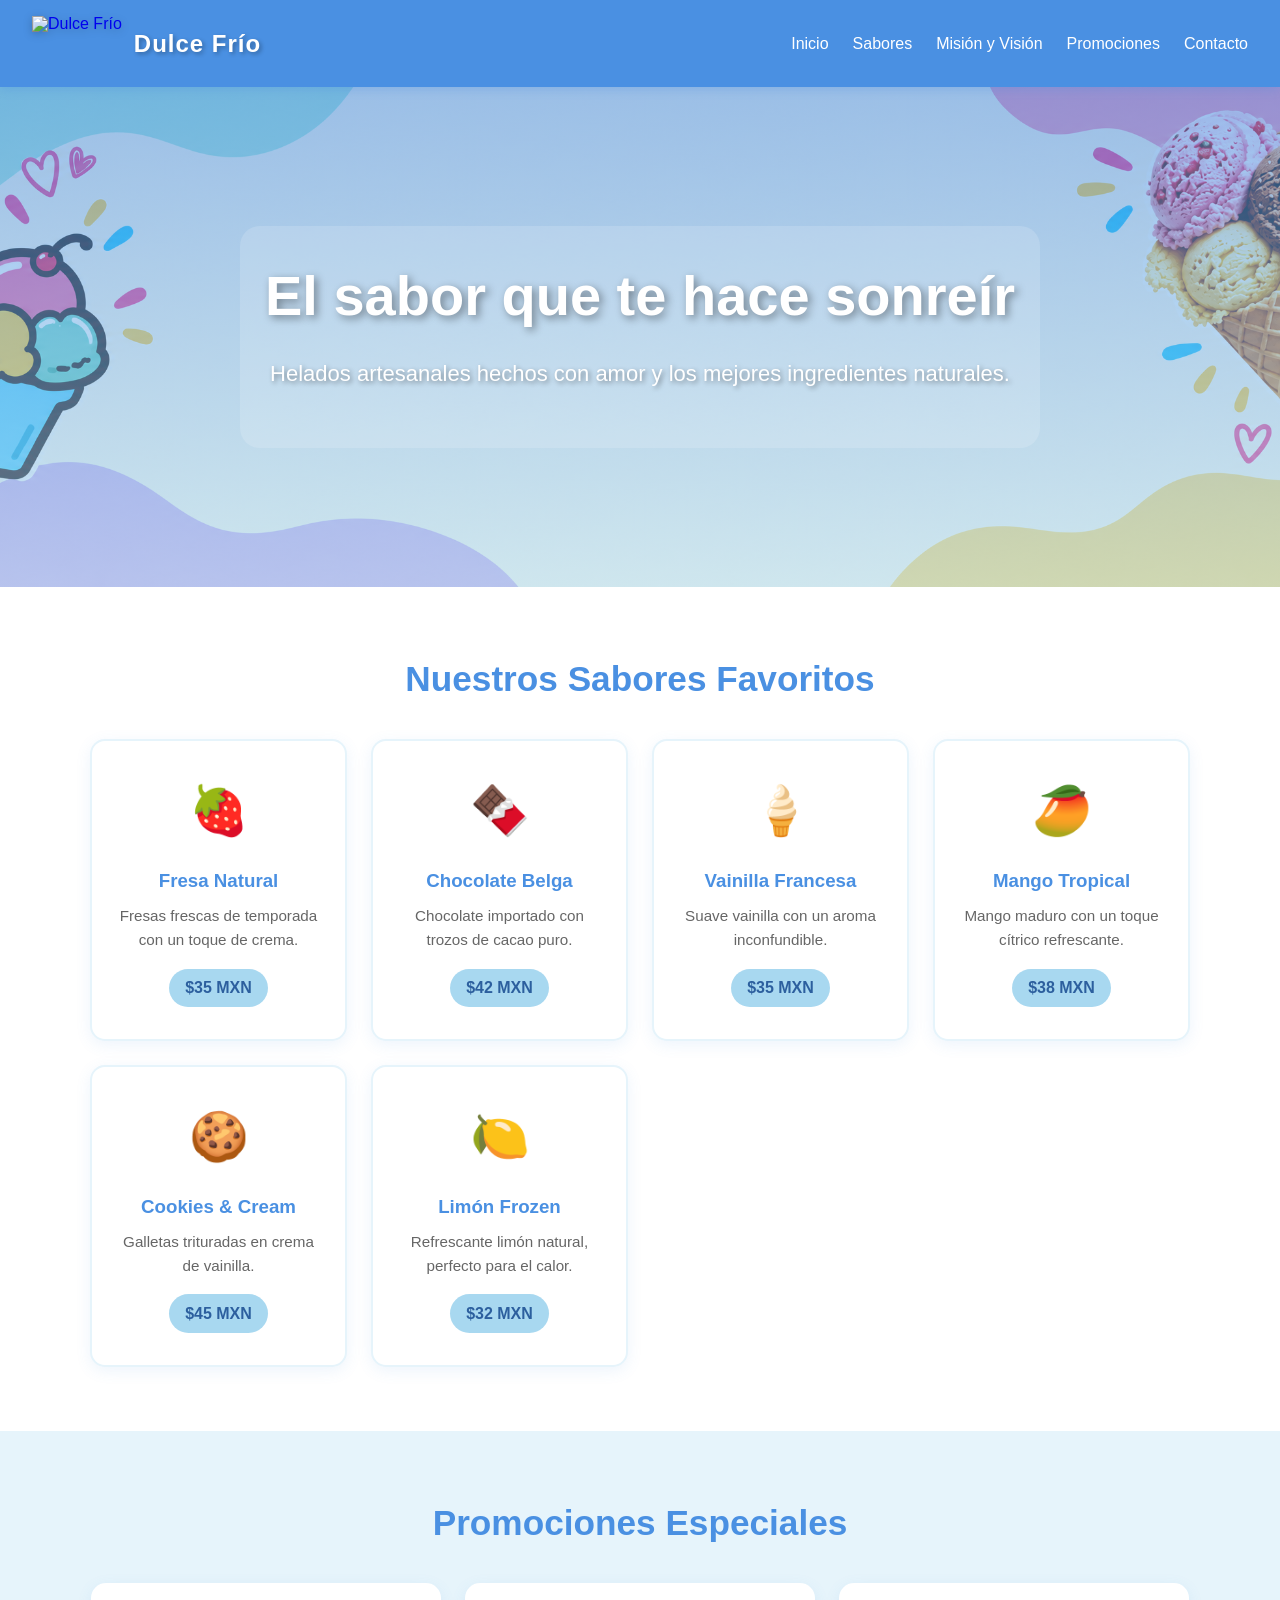
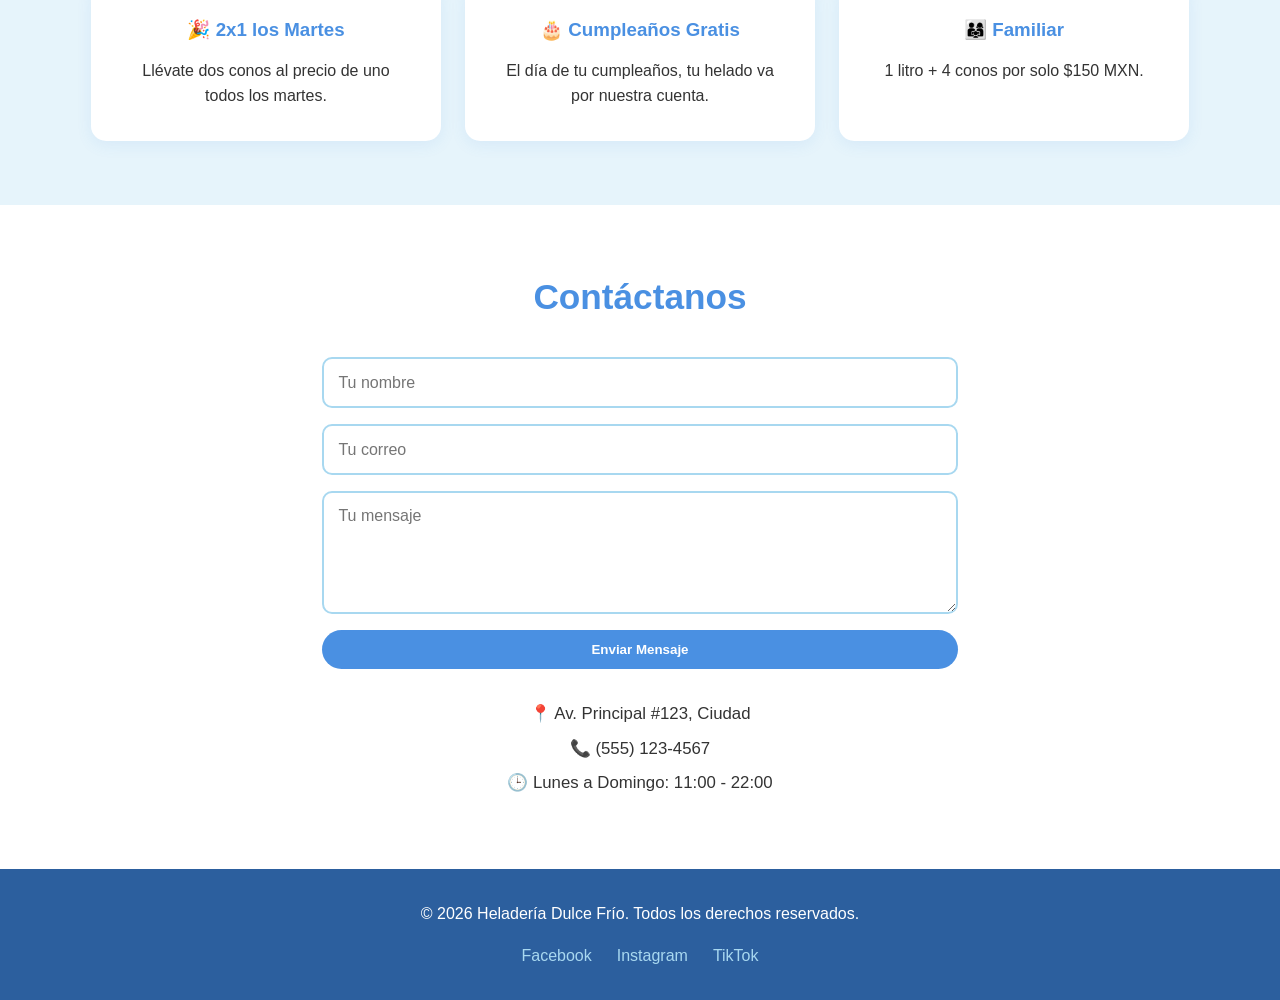
==== index.html @ 5b56b6be "xdxdxdxd" ====
<!DOCTYPE html>
<html lang="es">
<head>
    <meta charset="UTF-8">
    <meta name="viewport" content="width=device-width, initial-scale=1.0">
    <title>Heladería Dulce Frío 🍦</title>
    <link rel="stylesheet" href="style.css">
</head>
<body>

    <!-- ENCABEZADO / NAVEGACIÓN -->
    <header class="header">
    <div class="logo">
        <a href="index.html">
            <img src="img/logo.png" alt="Dulce Frío" class="logo-img">
            <span class="logo-texto">Dulce Frío</span>
        </a>
    </div>
    <nav class="nav" id="nav">
        <a href="index.html">Inicio</a>
        <a href="sabores.html">Sabores</a>
        <a href="mision y vision.html">Misión y Visión</a>
        <a href="promociones.html">Promociones</a>
        <a href="contactanos.html">Contacto</a>
    </nav>
    <button class="menu-btn" id="menuBtn">☰</button>
</header>

    <!-- SECCIÓN HERO -->
    <section class="hero" id="inicio">
        <div class="hero-content">
            <h1>El sabor que te hace sonreír</h1>
            <p>Helados artesanales hechos con amor y los mejores ingredientes naturales.</p>
           
        </div>
    </section>

    

    <!-- SECCIÓN SABORES -->
    <section class="sabores" id="sabores">
        <h2>Nuestros Sabores Favoritos</h2>
        <div class="grid-sabores">
            <div class="card">
                <div class="icon">🍓</div>
                <h3>Fresa Natural</h3>
                <p>Fresas frescas de temporada con un toque de crema.</p>
                <span class="precio">$35 MXN</span>
            </div>
            <div class="card">
                <div class="icon">🍫</div>
                <h3>Chocolate Belga</h3>
                <p>Chocolate importado con trozos de cacao puro.</p>
                <span class="precio">$42 MXN</span>
            </div>
            <div class="card">
                <div class="icon">🍦</div>
                <h3>Vainilla Francesa</h3>
                <p>Suave vainilla con un aroma inconfundible.</p>
                <span class="precio">$35 MXN</span>
            </div>
            <div class="card">
                <div class="icon">🥭</div>
                <h3>Mango Tropical</h3>
                <p>Mango maduro con un toque cítrico refrescante.</p>
                <span class="precio">$38 MXN</span>
            </div>
            <div class="card">
                <div class="icon">🍪</div>
                <h3>Cookies & Cream</h3>
                <p>Galletas trituradas en crema de vainilla.</p>
                <span class="precio">$45 MXN</span>
            </div>
            <div class="card">
                <div class="icon">🍋</div>
                <h3>Limón Frozen</h3>
                <p>Refrescante limón natural, perfecto para el calor.</p>
                <span class="precio">$32 MXN</span>
            </div>
        </div>
    </section>

    <!-- SECCIÓN PROMOCIONES -->
    <section class="promociones" id="promociones">
        <h2>Promociones Especiales</h2>
        <div class="promo-container">
            <div class="promo">
                <h3>🎉 2x1 los Martes</h3>
                <p>Llévate dos conos al precio de uno todos los martes.</p>
            </div>
            <div class="promo">
                <h3>🎂 Cumpleaños Gratis</h3>
                <p>El día de tu cumpleaños, tu helado va por nuestra cuenta.</p>
            </div>
            <div class="promo">
                <h3>👨‍👩‍👧 Familiar</h3>
                <p>1 litro + 4 conos por solo $150 MXN.</p>
            </div>
        </div>
    </section>

    <!-- SECCIÓN CONTACTO -->
    <section class="contacto" id="contacto">
        <h2>Contáctanos</h2>
        <form class="formulario" id="formulario">
            <input type="text" placeholder="Tu nombre" required>
            <input type="email" placeholder="Tu correo" required>
            <textarea placeholder="Tu mensaje" rows="5" required></textarea>
            <button type="submit" class="btn">Enviar Mensaje</button>
        </form>
        <div class="info-contacto">
            <p>📍 Av. Principal #123, Ciudad</p>
            <p>📞 (555) 123-4567</p>
            <p>🕒 Lunes a Domingo: 11:00 - 22:00</p>
        </div>
    </section>

    <!-- PIE DE PÁGINA -->
    <footer class="footer">
        <p>&copy; 2026 Heladería Dulce Frío. Todos los derechos reservados.</p>
        <div class="redes">
            <a href="#">Facebook</a>
            <a href="#">Instagram</a>
            <a href="#">TikTok</a>
        </div>
    </footer>

    <script src="script.js"></script>
</body>
</html>
---- style.css ----
/* =====================================
   RESET Y VARIABLES
   ===================================== */
* {
    margin: 0;
    padding: 0;
    box-sizing: border-box;
}

html {
    scroll-behavior: smooth;
}

:root {
    --azul: #4A90E2;
    --azul-oscuro: #2C5F9E;
    --celeste: #A8D8F0;
    --celeste-claro: #E6F4FB;
    --blanco: #FFFFFF;
    --texto: #333333;
    --texto-suave: #666666;
}

body {
    font-family: 'Segoe UI', Tahoma, sans-serif;
    color: var(--texto);
    background-color: var(--blanco);
    line-height: 1.6;
}

/* =====================================
   HEADER / NAVEGACIÓN
   ===================================== */
.header {
    background-color: var(--azul);
    color: white;
    padding: 1rem 2rem;
    display: flex;
    justify-content: space-between;
    align-items: center;
    position: sticky;
    top: 0;
    z-index: 100;
    box-shadow: 0 2px 10px rgba(74, 144, 226, 0.3);
    transition: padding 0.4s ease, background-color 0.4s ease;
}

.header.scrolled {
    padding: 0.7rem 2rem;
    background-color: var(--azul-oscuro);
}

/* LOGO CON IMAGEN */
/* =====================================
   LOGO CON IMAGEN + TEXTO
   ===================================== */
.logo {
    display: flex;
    align-items: center;
}

.logo a {
    display: flex;
    align-items: center;
    gap: 12px;
    text-decoration: none;
    line-height: 1;
}

.logo-img {
    height: 55px;
    width: auto;
    transition: transform 0.3s ease, filter 0.3s ease;
    filter: drop-shadow(0 2px 4px rgba(0,0,0,0.2));
}

.logo a:hover .logo-img {
    transform: scale(1.08) rotate(-5deg);
    filter: drop-shadow(0 4px 8px rgba(0,0,0,0.3));
}

.logo-texto {
    font-size: 1.5rem;
    font-weight: bold;
    color: white;
    letter-spacing: 1px;
    text-shadow: 2px 2px 4px rgba(0,0,0,0.3);
    transition: color 0.3s ease;
    white-space: nowrap;
}

.logo a:hover .logo-texto {
    color: var(--celeste);
}

/* NAV */
.nav {
    display: flex;
    align-items: center;
    gap: 1.5rem;
}

.nav a {
    color: white;
    text-decoration: none;
    font-weight: 500;
    position: relative;
    transition: color 0.3s;
}

.nav a::after {
    content: '';
    position: absolute;
    bottom: -5px;
    left: 0;
    width: 0;
    height: 2px;
    background-color: var(--celeste);
    transition: width 0.3s ease;
}

.nav a:hover {
    color: var(--celeste);
}

.nav a:hover::after {
    width: 100%;
}

/* MENU BUTTON */
.menu-btn {
    display: none;
    background: none;
    border: none;
    color: white;
    font-size: 1.8rem;
    cursor: pointer;
}

/* =====================================
   HERO CON IMAGEN DE FONDO
   ===================================== */
.hero {
    width: 100%;
    min-height: 500px;
    background-image:
        linear-gradient(
            rgba(74, 144, 226, 0.55),
            rgba(168, 216, 240, 0.55)
        ),
        url('Img/fondoxd.png');
    background-size: cover;
    background-position: center;
    background-repeat: no-repeat;
    color: white;
    text-align: center;
    display: flex;
    align-items: center;
    justify-content: center;
    padding: 40px 20px;
}

.hero-content {
    max-width: 850px;
    padding: 25px;
    background-color: rgba(255, 255, 255, 0.15);
    border-radius: 20px;
    animation: fadeInUp 1.2s ease-out;
}

.hero h1 {
    font-size: clamp(32px, 5vw, 56px);
    color: white;
    text-shadow: 3px 3px 8px rgba(0, 0, 0, 0.4);
    margin-bottom: 15px;
}

.hero p {
    font-size: clamp(17px, 2vw, 22px);
    color: white;
    text-shadow: 2px 2px 5px rgba(0, 0, 0, 0.4);
    margin-bottom: 2rem;
}

@keyframes fadeInUp {
    from {
        opacity: 0;
        transform: translateY(30px);
    }
    to {
        opacity: 1;
        transform: translateY(0);
    }
}

/* =====================================
   SECCIÓN SABORES
   ===================================== */
.sabores {
    padding: 4rem 2rem;
    text-align: center;
    background-color: var(--blanco);
}

.sabores h2,
.promociones h2,
.contacto h2 {
    font-size: 2.2rem;
    color: var(--azul);
    margin-bottom: 2rem;
}

.grid-sabores {
    display: grid;
    grid-template-columns: repeat(auto-fit, minmax(250px, 1fr));
    gap: 1.5rem;
    max-width: 1100px;
    margin: 0 auto;
}

.card {
    background: var(--blanco);
    border-radius: 15px;
    padding: 2rem 1.5rem;
    box-shadow: 0 4px 15px rgba(74, 144, 226, 0.1);
    border: 2px solid var(--celeste-claro);
    transition: transform 0.3s, box-shadow 0.3s;
}

.card:hover {
    transform: translateY(-8px);
    box-shadow: 0 8px 25px rgba(74, 144, 226, 0.25);
    border-color: var(--celeste);
}

.card .icon {
    font-size: 3rem;
    margin-bottom: 1rem;
}

.card h3,
.card h4 {
    color: var(--azul);
    margin-bottom: 0.5rem;
}

.card p {
    font-size: 0.95rem;
    color: var(--texto-suave);
    margin-bottom: 1rem;
}

.precio {
    display: inline-block;
    background-color: var(--celeste);
    color: var(--azul-oscuro);
    padding: 0.4rem 1rem;
    border-radius: 20px;
    font-weight: bold;
}

/* =====================================
   SECCIÓN PROMOCIONES (index)
   ===================================== */
.promociones {
    background-color: var(--celeste-claro);
    padding: 4rem 2rem;
    text-align: center;
}

.promo-container {
    display: flex;
    flex-wrap: wrap;
    justify-content: center;
    gap: 1.5rem;
    max-width: 1100px;
    margin: 0 auto;
}

.promo {
    background: var(--blanco);
    border-radius: 15px;
    padding: 2rem;
    flex: 1 1 280px;
    max-width: 350px;
    box-shadow: 0 4px 15px rgba(74, 144, 226, 0.1);
}

.promo h3 {
    color: var(--azul);
    margin-bottom: 0.8rem;
}

/* =====================================
   SECCIÓN CONTACTO
   ===================================== */
.contacto {
    padding: 4rem 2rem;
    text-align: center;
    max-width: 700px;
    margin: 0 auto;
    background-color: var(--blanco);
}

.formulario {
    display: flex;
    flex-direction: column;
    gap: 1rem;
    margin-bottom: 2rem;
}

.formulario input,
.formulario textarea {
    padding: 0.9rem;
    border: 2px solid var(--celeste);
    border-radius: 10px;
    font-size: 1rem;
    font-family: inherit;
    outline: none;
    transition: border-color 0.3s;
    background-color: var(--blanco);
}

.formulario input:focus,
.formulario textarea:focus {
    border-color: var(--azul);
}

.info-contacto p {
    margin: 0.5rem 0;
    font-size: 1.05rem;
}

/* =====================================
   FOOTER
   ===================================== */
.footer {
    background-color: var(--azul-oscuro);
    color: white;
    text-align: center;
    padding: 2rem;
}

.redes {
    margin-top: 1rem;
    display: flex;
    justify-content: center;
    gap: 25px;
    flex-wrap: wrap;
}

.redes a {
    color: var(--celeste);
    text-decoration: none;
    font-weight: 500;
    transition: color 0.3s;
}

.redes a:hover {
    color: white;
    text-decoration: underline;
}

/* =====================================
   HERO SABORES / MISIÓN / PROMOCIONES
   ===================================== */
.hero-sabores,
.hero-mision,
.hero-promociones {
    background-image:
        linear-gradient(
            rgba(74, 144, 226, 0.65),
            rgba(168, 216, 240, 0.65)
        ),
        url('Img/fondoxd.png');
    background-size: cover;
    background-position: center;
    padding: 6rem 2rem;
    text-align: center;
    color: white;
}

/* =====================================
   SECCIÓN SABORES COMPLETOS
   ===================================== */
.sabores-completos {
    padding: 4rem 2rem;
    max-width: 1200px;
    margin: 0 auto;
    background-color: var(--blanco);
}

.sabores-completos h2 {
    text-align: center;
    font-size: 2.5rem;
    color: var(--azul);
    margin-bottom: 3rem;
}

.categoria {
    margin-bottom: 3rem;
}

.categoria h3 {
    font-size: 1.8rem;
    color: var(--azul-oscuro);
    margin-bottom: 1.5rem;
    padding-bottom: 0.5rem;
    border-bottom: 3px solid var(--celeste);
}

.categoria .card h4 {
    color: var(--azul);
    margin-bottom: 0.5rem;
    font-size: 1.2rem;
}

/* =====================================
   MISIÓN Y VISIÓN
   ===================================== */
.mision-vision {
    padding: 4rem 2rem;
    max-width: 1000px;
    margin: 0 auto;
    display: grid;
    gap: 2rem;
}

.bloque {
    background: var(--blanco);
    border-radius: 20px;
    padding: 3rem 2rem;
    box-shadow: 0 6px 25px rgba(74, 144, 226, 0.15);
    border-left: 6px solid var(--azul);
    transition: transform 0.3s ease, box-shadow 0.3s ease;
}

.bloque:hover {
    transform: translateY(-5px);
    box-shadow: 0 10px 35px rgba(74, 144, 226, 0.25);
}

.bloque-icon {
    font-size: 3.5rem;
    margin-bottom: 1rem;
}

.bloque h2 {
    font-size: 2rem;
    color: var(--azul);
    margin-bottom: 1.5rem;
}

.bloque p {
    font-size: 1.05rem;
    line-height: 1.8;
    margin-bottom: 1rem;
    color: var(--texto);
}

/* =====================================
   VALORES
   ===================================== */
.valores {
    padding: 4rem 2rem;
    background-color: var(--celeste-claro);
    text-align: center;
}

.valores h2 {
    font-size: 2.5rem;
    color: var(--azul);
    margin-bottom: 3rem;
}

.grid-valores {
    display: grid;
    grid-template-columns: repeat(auto-fit, minmax(220px, 1fr));
    gap: 1.5rem;
    max-width: 1100px;
    margin: 0 auto;
}

.valor-card {
    background: var(--blanco);
    border-radius: 15px;
    padding: 2rem 1.5rem;
    box-shadow: 0 4px 15px rgba(74, 144, 226, 0.1);
    transition: transform 0.3s ease;
    border: 2px solid transparent;
}

.valor-card:hover {
    transform: translateY(-8px) scale(1.03);
    border-color: var(--celeste);
}

.valor-icon {
    font-size: 3rem;
    margin-bottom: 1rem;
}

.valor-card h3 {
    color: var(--azul-oscuro);
    margin-bottom: 0.8rem;
    font-size: 1.3rem;
}

.valor-card p {
    font-size: 0.95rem;
    color: var(--texto-suave);
}

/* =====================================
   HISTORIA
   ===================================== */
.historia {
    padding: 4rem 2rem;
    max-width: 900px;
    margin: 0 auto;
    text-align: center;
    background-color: var(--blanco);
}

.historia h2 {
    font-size: 2.5rem;
    color: var(--azul);
    margin-bottom: 2rem;
}

.historia p {
    font-size: 1.1rem;
    line-height: 1.8;
    margin-bottom: 1.5rem;
    color: var(--texto);
}

/* =====================================
   SECCIÓN CTA
   ===================================== */
.cta {
    background: var(--azul);
    color: white;
    text-align: center;
    padding: 4rem 2rem;
    margin-top: 2rem;
}

.cta h2 {
    font-size: 2.2rem;
    margin-bottom: 1rem;
    text-shadow: 2px 2px 5px rgba(0,0,0,0.2);
}

.cta p {
    font-size: 1.2rem;
    margin-bottom: 2rem;
    text-shadow: 1px 1px 3px rgba(0,0,0,0.2);
}

.cta .btn {
    background-color: var(--blanco);
    color: var(--azul);
    font-weight: bold;
}

.cta .btn:hover {
    background-color: var(--celeste);
    color: var(--azul-oscuro);
}

/* BOTÓN GENERAL */
.btn {
    display: inline-block;
    text-decoration: none;
    background-color: var(--azul);
    color: white;
    padding: 12px 28px;
    border-radius: 30px;
    font-weight: bold;
    border: none;
    cursor: pointer;
    transition: background-color 0.3s ease, transform 0.3s ease;
}

.btn:hover {
    background-color: var(--azul-oscuro);
    transform: scale(1.05);
}

/* =====================================
   PÁGINA DE PROMOCIONES
   ===================================== */
.promos-mes {
    padding: 4rem 2rem;
    max-width: 1200px;
    margin: 0 auto;
    background-color: var(--blanco);
}

.promos-mes h2,
.promos-especiales h2,
.como-aplicar h2,
.terminos h2 {
    text-align: center;
    font-size: 2.5rem;
    color: var(--azul);
    margin-bottom: 3rem;
}

.grid-promos {
    display: grid;
    grid-template-columns: repeat(auto-fit, minmax(280px, 1fr));
    gap: 2rem;
}

.promo-card {
    background: var(--blanco);
    border-radius: 20px;
    padding: 2.5rem 2rem;
    text-align: center;
    box-shadow: 0 6px 20px rgba(74, 144, 226, 0.1);
    position: relative;
    transition: transform 0.3s ease, box-shadow 0.3s ease;
    border: 2px solid var(--celeste-claro);
}

.promo-card:hover {
    transform: translateY(-10px);
    box-shadow: 0 12px 35px rgba(74, 144, 226, 0.25);
    border-color: var(--celeste);
}

.promo-card.destacada {
    border: 3px solid var(--azul);
    background: linear-gradient(135deg, #fff, var(--celeste-claro));
}

.promo-badge {
    position: absolute;
    top: -15px;
    left: 50%;
    transform: translateX(-50%);
    background: var(--azul);
    color: white;
    padding: 0.4rem 1.2rem;
    border-radius: 20px;
    font-size: 0.85rem;
    font-weight: bold;
    box-shadow: 0 4px 10px rgba(74, 144, 226, 0.4);
    animation: pulse 2s ease infinite;
}

@keyframes pulse {
    0%, 100% {
        transform: translateX(-50%) scale(1);
    }
    50% {
        transform: translateX(-50%) scale(1.05);
    }
}

.promo-icon {
    font-size: 3.5rem;
    margin-bottom: 1rem;
}

.promo-card h3 {
    color: var(--azul-oscuro);
    font-size: 1.4rem;
    margin-bottom: 0.8rem;
}

.promo-card.destacada h3 {
    color: var(--azul);
}

.promo-card p {
    font-size: 1rem;
    color: var(--texto-suave);
    margin-bottom: 1.5rem;
    line-height: 1.6;
}

.promo-precio {
    display: flex;
    justify-content: center;
    align-items: center;
    gap: 1rem;
    margin-bottom: 1rem;
}

.precio-antes {
    text-decoration: line-through;
    color: #999;
    font-size: 1rem;
}

.precio-ahora {
    background: var(--azul);
    color: white;
    padding: 0.5rem 1.2rem;
    border-radius: 25px;
    font-weight: bold;
    font-size: 1.1rem;
}

.promo-vigencia {
    display: inline-block;
    background: var(--celeste);
    color: var(--azul-oscuro);
    padding: 0.4rem 1rem;
    border-radius: 15px;
    font-size: 0.85rem;
    font-weight: 500;
}

/* PROMOS ESPECIALES */
.promos-especiales {
    padding: 4rem 2rem;
    background: var(--celeste-claro);
    max-width: 100%;
}

.promos-especiales .grid-promos {
    max-width: 1200px;
    margin: 0 auto;
}

.promo-card.especial {
    background: var(--blanco);
    border: 2px dashed var(--azul);
}

.promo-card.especial:hover {
    border-style: solid;
    border-color: var(--azul-oscuro);
}

/* CÓMO APLICAR */
.como-aplicar {
    padding: 4rem 2rem;
    max-width: 1200px;
    margin: 0 auto;
    background-color: var(--blanco);
}

.pasos {
    display: grid;
    grid-template-columns: repeat(auto-fit, minmax(220px, 1fr));
    gap: 2rem;
}

.paso {
    text-align: center;
    padding: 2rem 1.5rem;
    background: var(--celeste-claro);
    border-radius: 15px;
    box-shadow: 0 4px 15px rgba(74, 144, 226, 0.1);
    transition: transform 0.3s ease;
}

.paso:hover {
    transform: translateY(-8px);
    box-shadow: 0 8px 20px rgba(74, 144, 226, 0.2);
}

.paso-numero {
    width: 60px;
    height: 60px;
    background: linear-gradient(135deg, var(--azul), var(--celeste));
    color: white;
    border-radius: 50%;
    display: flex;
    align-items: center;
    justify-content: center;
    font-size: 1.8rem;
    font-weight: bold;
    margin: 0 auto 1rem;
    box-shadow: 0 4px 15px rgba(74, 144, 226, 0.3);
}

.paso h3 {
    color: var(--azul);
    margin-bottom: 0.8rem;
    font-size: 1.2rem;
}

.paso p {
    font-size: 0.95rem;
    color: var(--texto-suave);
    line-height: 1.6;
}

/* TÉRMINOS */
.terminos {
    padding: 4rem 2rem;
    background: var(--celeste-claro);
    max-width: 100%;
}

.terminos h2 {
    max-width: 900px;
    margin-left: auto;
    margin-right: auto;
}

.terminos ul {
    max-width: 900px;
    margin: 0 auto;
    list-style: none;
    padding: 0;
}

.terminos li {
    background: var(--blanco);
    padding: 1rem 1.5rem;
    margin-bottom: 0.8rem;
    border-radius: 10px;
    border-left: 4px solid var(--azul);
    font-size: 1rem;
    color: var(--texto);
    transition: transform 0.3s ease;
}

.terminos li:hover {
    transform: translateX(5px);
}

.terminos li::before {
    content: '✓ ';
    color: var(--azul);
    font-weight: bold;
    margin-right: 0.5rem;
}

/* =====================================
   PÁGINA DE CONTACTO
   ===================================== */
.contact-container {
    min-height: 100vh;
    display: flex;
    justify-content: center;
    align-items: center;
    background: var(--celeste-claro);
    padding: 20px;
}

.contact-card {
    background: var(--blanco);
    width: 100%;
    max-width: 600px;
    padding: 40px;
    border-radius: 15px;
    box-shadow: 0 5px 20px rgba(74, 144, 226, 0.15);
    text-align: center;
}

.contact-card h1 {
    margin-bottom: 15px;
    font-size: 32px;
    color: var(--azul);
}

.descripcion {
    color: var(--texto-suave);
    line-height: 1.6;
    margin-bottom: 30px;
}

.contact-info {
    display: flex;
    flex-direction: column;
    gap: 20px;
    margin-bottom: 30px;
}

.contact-item {
    display: flex;
    align-items: center;
    text-align: left;
    padding: 18px;
    background: var(--celeste-claro);
    border-radius: 10px;
    transition: 0.3s;
}

.contact-item:hover {
    transform: translateY(-3px);
    box-shadow: 0 4px 12px rgba(74, 144, 226, 0.15);
}

.contact-item .icon {
    font-size: 30px;
    margin-right: 18px;
}

.contact-item h3 {
    margin: 0 0 5px;
    color: var(--azul-oscuro);
}

.contact-item a {
    color: var(--azul);
    text-decoration: none;
}

.contact-item a:hover {
    text-decoration: underline;
}

.btn-regresar {
    display: inline-block;
    padding: 12px 25px;
    background: var(--azul);
    color: white;
    text-decoration: none;
    border-radius: 8px;
    transition: 0.3s;
}

.btn-regresar:hover {
    background: var(--azul-oscuro);
}

/* =====================================
   RESPONSIVE
   ===================================== */
@media (max-width: 900px) {
    .grid-sabores {
        grid-template-columns: repeat(2, 1fr);
    }

    .nav {
        gap: 1rem;
    }

    .nav a {
        font-size: 0.9rem;
    }
}

@media (max-width: 768px) {
    .hero-content h1 {
        font-size: 2rem;
    }

    .hero-content p {
        font-size: 1rem;
    }

    .nav {
        display: none;
        flex-direction: column;
        position: absolute;
        top: 100%;
        right: 0;
        background-color: var(--azul);
        width: 100%;
        padding: 1rem;
        gap: 0;
        animation: fadeIn 0.4s ease;
    }

    .nav.active {
        display: flex;
    }

    .nav a {
        margin: 0.5rem 0;
        padding: 0.8rem;
        width: 100%;
        text-align: center;
    }

    .menu-btn {
        display: block;
    }

    .sabores-completos h2,
    .valores h2,
    .historia h2,
    .cta h2,
    .promos-mes h2,
    .promos-especiales h2,
    .como-aplicar h2,
    .terminos h2 {
        font-size: 1.8rem;
    }

    .categoria h3 {
        font-size: 1.4rem;
    }

    .bloque h2 {
        font-size: 1.6rem;
    }

    .bloque {
        padding: 2rem 1.5rem;
    }

    .bloque p {
        font-size: 1rem;
    }

    .hero-sabores,
    .hero-mision,
    .hero-promociones {
        padding: 4rem 1.5rem;
    }

    .promo-card {
        padding: 2rem 1.5rem;
    }

    .promo-icon {
        font-size: 2.8rem;
    }

    .promo-card h3 {
        font-size: 1.2rem;
    }

    .paso-numero {
        width: 50px;
        height: 50px;
        font-size: 1.5rem;
    }
}

@media (max-width: 600px) {
    .header {
        padding: 12px 20px;
    }

    .logo-img {
        height: 45px;
    }

    .grid-sabores {
        grid-template-columns: 1fr;
        gap: 20px;
    }

    .categoria h3 {
        font-size: 1.4rem;
    }

    .cta {
        padding: 45px 20px;
    }

    .cta p {
        font-size: 16px;
    }

    .redes {
        gap: 15px;
    }
}

@keyframes fadeIn {
    from {
        opacity: 0;
        transform: translateY(-10px);
    }
    to {
        opacity: 1;
        transform: translateY(0);
    }
}
/* =====================================
   SECCIÓN DE CARTAS CON 3 IMÁGENES
   ===================================== */
.cartas {
    padding: 4rem 2rem;
    max-width: 1200px;
    margin: 0 auto;
    background-color: var(--blanco);
}

.cartas h2 {
    text-align: center;
    font-size: 2.5rem;
    color: var(--azul);
    margin-bottom: 3rem;
}

.grid-cartas {
    display: grid;
    grid-template-columns: repeat(auto-fit, minmax(280px, 1fr));
    gap: 2rem;
}

/* TARJETA TIPO CARTA */
.carta {
    background: var(--blanco);
    border-radius: 20px;
    overflow: hidden;
    box-shadow: 0 6px 20px rgba(74, 144, 226, 0.15);
    border: 2px solid var(--celeste-claro);
    transition: transform 0.4s ease, box-shadow 0.4s ease;
    display: flex;
    flex-direction: column;
}

.carta:hover {
    transform: translateY(-10px);
    box-shadow: 0 15px 40px rgba(74, 144, 226, 0.3);
    border-color: var(--celeste);
}

/* IMAGEN DE LA CARTA */
.carta-imagen {
    width: 100%;
    height: 220px;
    overflow: hidden;
    position: relative;
}

.carta-imagen img {
    width: 100%;
    height: 100%;
    object-fit: cover;
    transition: transform 0.5s ease;
}

.carta:hover .carta-imagen img {
    transform: scale(1.1);
}

/* CONTENIDO DE LA CARTA */
.carta-contenido {
    padding: 1.8rem 1.5rem;
    text-align: center;
    display: flex;
    flex-direction: column;
    flex-grow: 1;
}

.carta-contenido h3 {
    font-size: 1.5rem;
    color: var(--azul);
    margin-bottom: 0.8rem;
}

.carta-contenido p {
    font-size: 1rem;
    color: var(--texto-suave);
    line-height: 1.6;
    margin-bottom: 1.5rem;
    flex-grow: 1;
}

/* BOTÓN DE LA CARTA */
.carta-btn {
    display: inline-block;
    padding: 0.7rem 1.8rem;
    background-color: var(--azul);
    color: white;
    text-decoration: none;
    border-radius: 25px;
    font-weight: bold;
    font-size: 0.95rem;
    transition: background-color 0.3s ease, transform 0.3s ease;
    align-self: center;
}

.carta-btn:hover {
    background-color: var(--azul-oscuro);
    transform: scale(1.05);
}

/* RESPONSIVE */
@media (max-width: 768px) {
    .cartas h2 {
        font-size: 1.8rem;
    }

    .carta-imagen {
        height: 180px;
    }

    .carta-contenido {
        padding: 1.5rem 1rem;
    }

    .carta-contenido h3 {
        font-size: 1.3rem;
    }
}
/* SCROLL SUAVE PARA LOS ENLACES DE LAS CARTAS */
html {
    scroll-behavior: smooth;
}

/* COMPENSAR EL HEADER STICKY AL HACER SCROLL */
.categoria {
    scroll-margin-top: 100px;
}
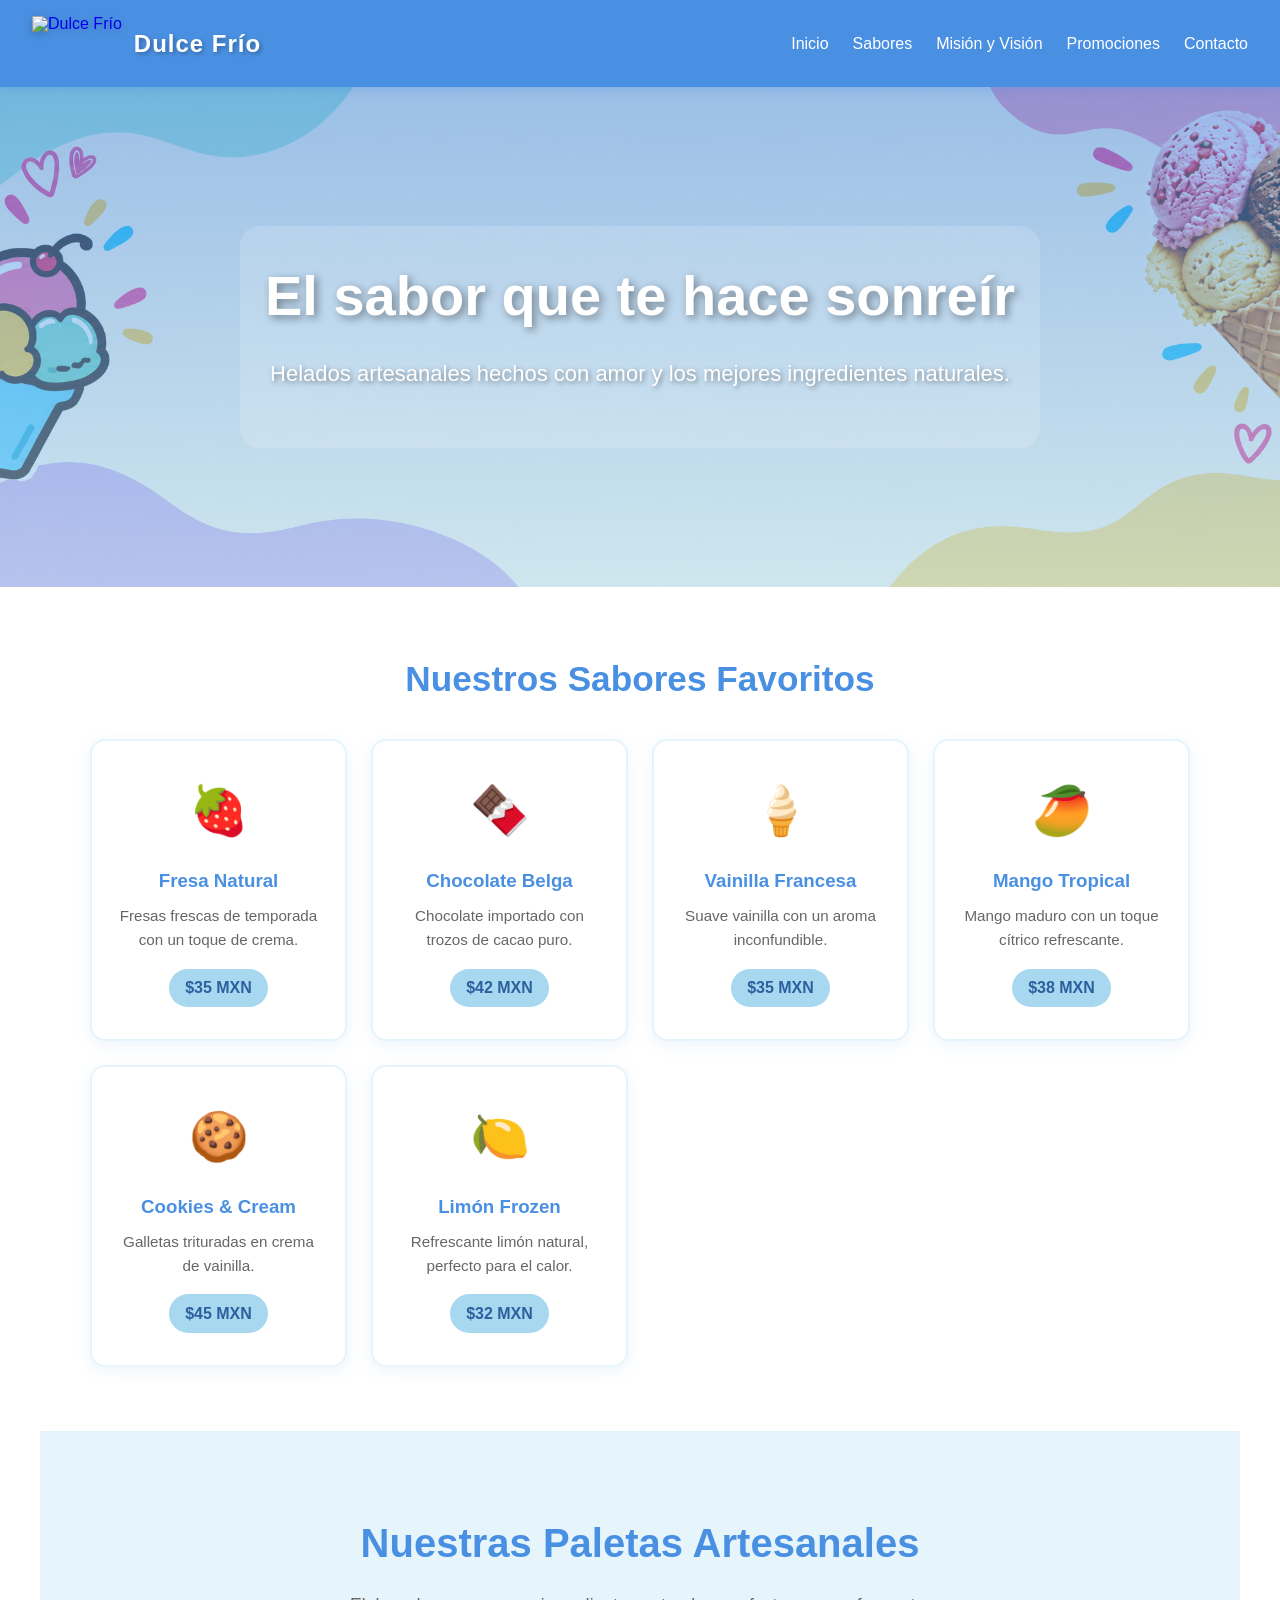
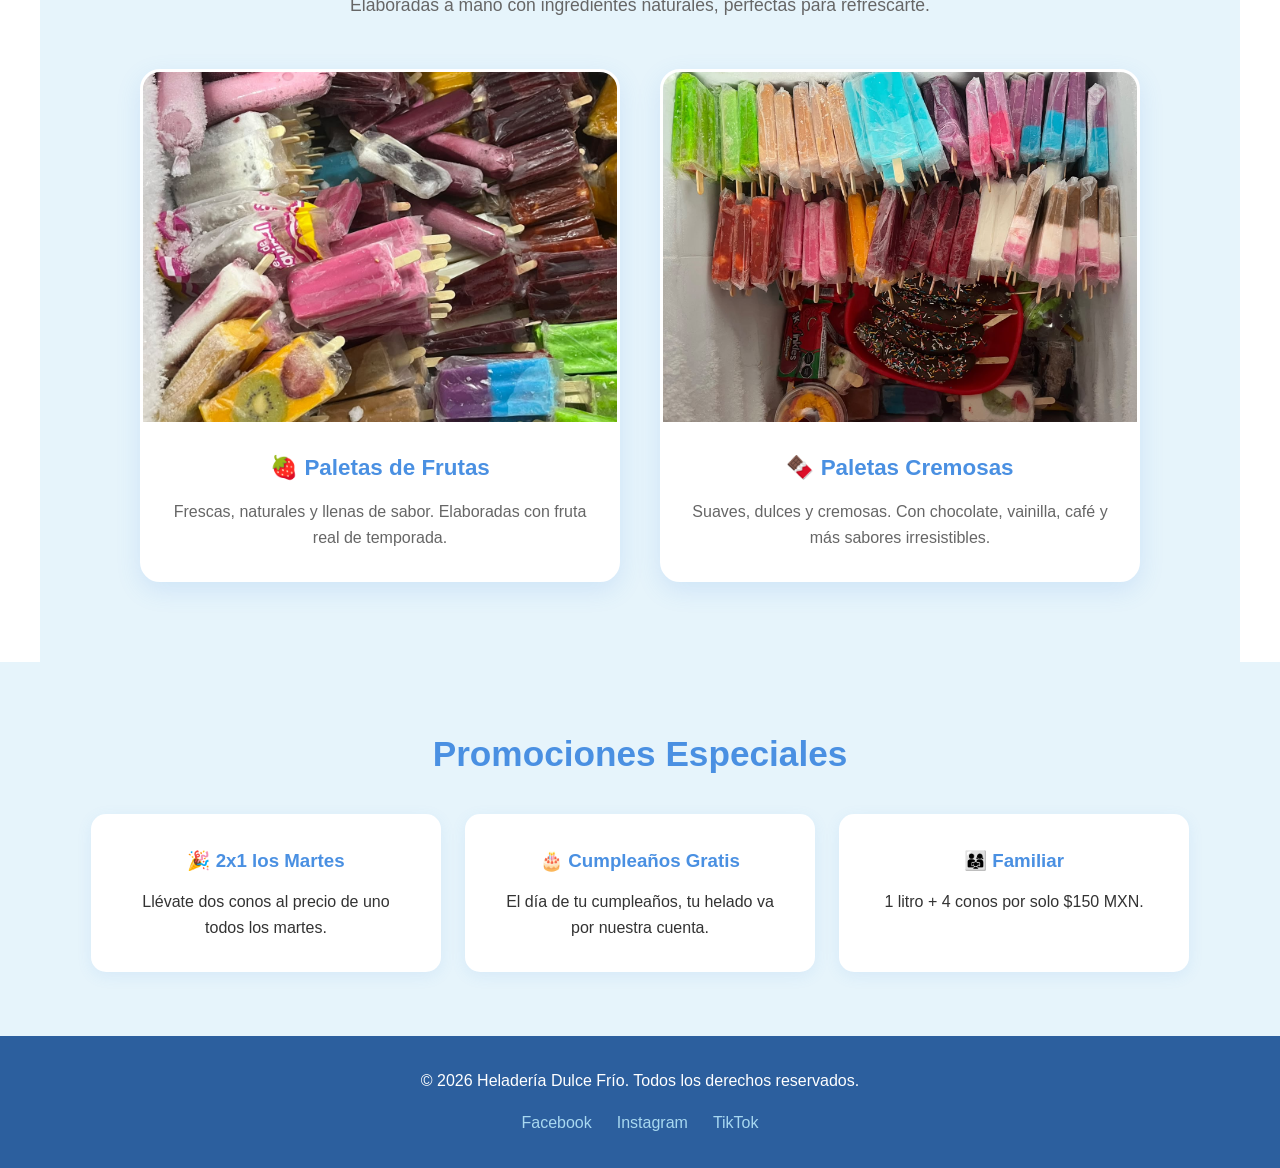
==== commit 68aa28a6: "xdxdx" ====
--- a/index.html
+++ b/index.html
@@ -10,32 +10,30 @@
 
     <!-- ENCABEZADO / NAVEGACIÓN -->
     <header class="header">
-    <div class="logo">
-        <a href="index.html">
-            <img src="img/logo.png" alt="Dulce Frío" class="logo-img">
-            <span class="logo-texto">Dulce Frío</span>
-        </a>
-    </div>
-    <nav class="nav" id="nav">
-        <a href="index.html">Inicio</a>
-        <a href="sabores.html">Sabores</a>
-        <a href="mision y vision.html">Misión y Visión</a>
-        <a href="promociones.html">Promociones</a>
-        <a href="contactanos.html">Contacto</a>
-    </nav>
-    <button class="menu-btn" id="menuBtn">☰</button>
-</header>
+        <div class="logo">
+            <a href="index.html">
+                <img src="img/logo.png" alt="Dulce Frío" class="logo-img">
+                <span class="logo-texto">Dulce Frío</span>
+            </a>
+        </div>
+        <nav class="nav" id="nav">
+            <a href="index.html">Inicio</a>
+            <a href="sabores.html">Sabores</a>
+            <a href="mision y vision.html">Misión y Visión</a>
+            <a href="promociones.html">Promociones</a>
+            <a href="contactanos.html">Contacto</a>
+        </nav>
+        <button class="menu-btn" id="menuBtn">☰</button>
+    </header>
 
     <!-- SECCIÓN HERO -->
     <section class="hero" id="inicio">
         <div class="hero-content">
             <h1>El sabor que te hace sonreír</h1>
             <p>Helados artesanales hechos con amor y los mejores ingredientes naturales.</p>
-           
         </div>
     </section>
 
-    
 
     <!-- SECCIÓN SABORES -->
     <section class="sabores" id="sabores">
@@ -80,6 +78,39 @@
         </div>
     </section>
 
+
+    <!-- SECCIÓN DE PALETAS CON 2 IMÁGENES -->
+    <section class="paletas">
+        <h2>Nuestras Paletas Artesanales</h2>
+        <p class="paletas-descripcion">
+            Elaboradas a mano con ingredientes naturales, perfectas para refrescarte.
+        </p>
+        <div class="grid-paletas">
+
+            <div class="paleta-card">
+                <div class="paleta-imagen">
+                    <img src="Img/img1.jpeg" alt="Paleta de Frutas">
+                </div>
+                <div class="paleta-info">
+                    <h3>🍓 Paletas de Frutas</h3>
+                    <p>Frescas, naturales y llenas de sabor. Elaboradas con fruta real de temporada.</p>
+                </div>
+            </div>
+
+            <div class="paleta-card">
+                <div class="paleta-imagen">
+                    <img src="Img/img5.jpeg" alt="Paleta Cremosa">
+                </div>
+                <div class="paleta-info">
+                    <h3>🍫 Paletas Cremosas</h3>
+                    <p>Suaves, dulces y cremosas. Con chocolate, vainilla, café y más sabores irresistibles.</p>
+                </div>
+            </div>
+
+        </div>
+    </section>
+
+
     <!-- SECCIÓN PROMOCIONES -->
     <section class="promociones" id="promociones">
         <h2>Promociones Especiales</h2>
@@ -99,21 +130,6 @@
         </div>
     </section>
 
-    <!-- SECCIÓN CONTACTO -->
-    <section class="contacto" id="contacto">
-        <h2>Contáctanos</h2>
-        <form class="formulario" id="formulario">
-            <input type="text" placeholder="Tu nombre" required>
-            <input type="email" placeholder="Tu correo" required>
-            <textarea placeholder="Tu mensaje" rows="5" required></textarea>
-            <button type="submit" class="btn">Enviar Mensaje</button>
-        </form>
-        <div class="info-contacto">
-            <p>📍 Av. Principal #123, Ciudad</p>
-            <p>📞 (555) 123-4567</p>
-            <p>🕒 Lunes a Domingo: 11:00 - 22:00</p>
-        </div>
-    </section>
 
     <!-- PIE DE PÁGINA -->
     <footer class="footer">
--- a/style.css
+++ b/style.css
@@ -1198,4 +1198,117 @@
 /* COMPENSAR EL HEADER STICKY AL HACER SCROLL */
 .categoria {
     scroll-margin-top: 100px;
+}
+/* =====================================
+   SECCIÓN DE PALETAS CON 2 IMÁGENES
+   ===================================== */
+.paletas {
+    padding: 5rem 2rem;
+    max-width: 1200px;
+    margin: 0 auto;
+    background-color: var(--celeste-claro);
+    text-align: center;
+}
+
+.paletas h2 {
+    font-size: 2.5rem;
+    color: var(--azul);
+    margin-bottom: 1rem;
+}
+
+.paletas-descripcion {
+    font-size: 1.1rem;
+    color: var(--texto-suave);
+    margin-bottom: 3rem;
+    max-width: 700px;
+    margin-left: auto;
+    margin-right: auto;
+    line-height: 1.7;
+}
+
+.grid-paletas {
+    display: grid;
+    grid-template-columns: repeat(2, 1fr);
+    gap: 2.5rem;
+    max-width: 1000px;
+    margin: 0 auto;
+}
+
+.paleta-card {
+    background: var(--blanco);
+    border-radius: 20px;
+    overflow: hidden;
+    box-shadow: 0 8px 25px rgba(74, 144, 226, 0.15);
+    border: 3px solid var(--blanco);
+    transition: transform 0.4s ease, box-shadow 0.4s ease, border-color 0.4s ease;
+}
+
+.paleta-card:hover {
+    transform: translateY(-10px) scale(1.02);
+    box-shadow: 0 15px 40px rgba(74, 144, 226, 0.3);
+    border-color: var(--celeste);
+}
+
+.paleta-imagen {
+    width: 100%;
+    height: 350px;
+    overflow: hidden;
+    position: relative;
+}
+
+.paleta-imagen img {
+    width: 100%;
+    height: 100%;
+    object-fit: cover;
+    transition: transform 0.6s ease;
+}
+
+.paleta-card:hover .paleta-imagen img {
+    transform: scale(1.08);
+}
+
+.paleta-info {
+    padding: 1.8rem 1.5rem;
+    text-align: center;
+}
+
+.paleta-info h3 {
+    font-size: 1.4rem;
+    color: var(--azul);
+    margin-bottom: 0.8rem;
+}
+
+.paleta-info p {
+    font-size: 1rem;
+    color: var(--texto-suave);
+    line-height: 1.6;
+}
+
+/* RESPONSIVE PARA PALETAS */
+@media (max-width: 768px) {
+    .paletas {
+        padding: 3.5rem 1.5rem;
+    }
+
+    .paletas h2 {
+        font-size: 1.8rem;
+    }
+
+    .paletas-descripcion {
+        font-size: 1rem;
+        margin-bottom: 2rem;
+    }
+
+    .grid-paletas {
+        grid-template-columns: 1fr;
+        gap: 2rem;
+    }
+
+    .paleta-imagen {
+        height: 280px;
+    }
+
+    .paleta-info h3 {
+        font-size: 1.2rem;
+    }
 }
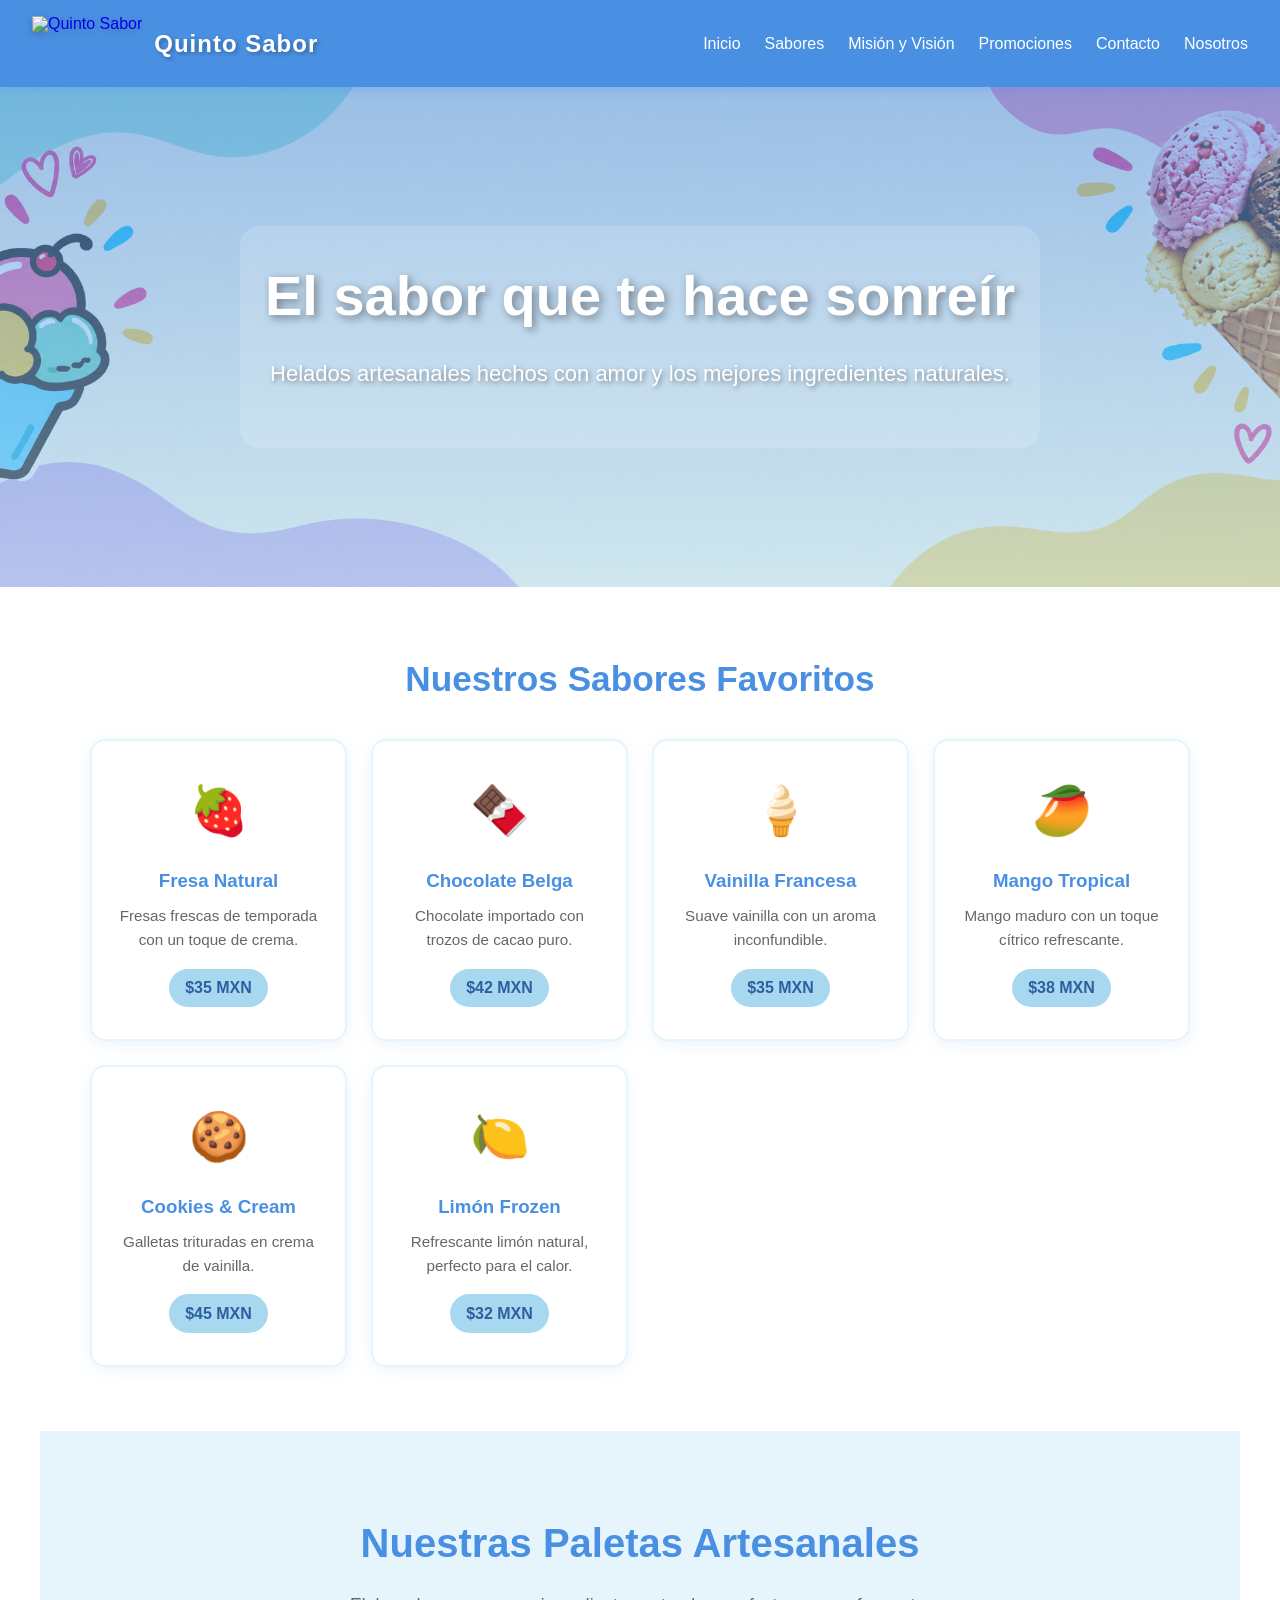
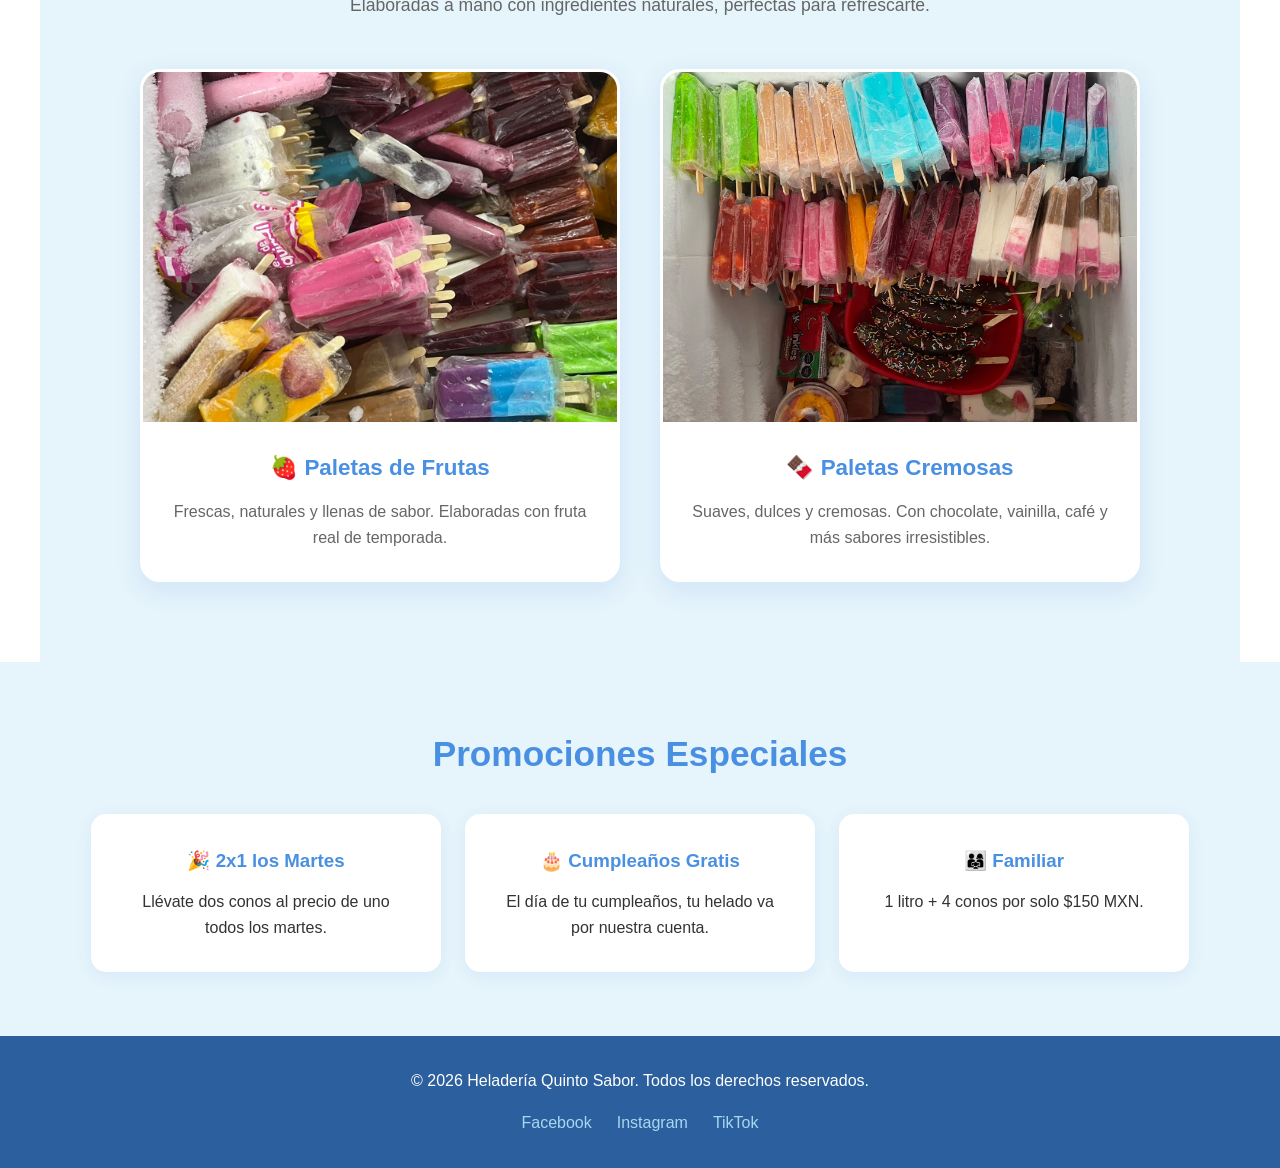
==== commit 4fc58475: "ahora si" ====
--- a/index.html
+++ b/index.html
@@ -3,7 +3,7 @@
 <head>
     <meta charset="UTF-8">
     <meta name="viewport" content="width=device-width, initial-scale=1.0">
-    <title>Heladería Dulce Frío 🍦</title>
+    <title>Heladeria Quinto Sabor</title>
     <link rel="stylesheet" href="style.css">
 </head>
 <body>
@@ -12,8 +12,8 @@
     <header class="header">
         <div class="logo">
             <a href="index.html">
-                <img src="img/logo.png" alt="Dulce Frío" class="logo-img">
-                <span class="logo-texto">Dulce Frío</span>
+                <img src="img/logo.png" alt="Quinto Sabor" class="logo-img">
+                <span class="logo-texto">Quinto Sabor</span>
             </a>
         </div>
         <nav class="nav" id="nav">
@@ -22,6 +22,7 @@
             <a href="mision y vision.html">Misión y Visión</a>
             <a href="promociones.html">Promociones</a>
             <a href="contactanos.html">Contacto</a>
+            <a href="nosotros.html">Nosotros</a>
         </nav>
         <button class="menu-btn" id="menuBtn">☰</button>
     </header>
@@ -133,7 +134,7 @@
 
     <!-- PIE DE PÁGINA -->
     <footer class="footer">
-        <p>&copy; 2026 Heladería Dulce Frío. Todos los derechos reservados.</p>
+        <p>&copy; 2026 Heladería Quinto Sabor. Todos los derechos reservados.</p>
         <div class="redes">
             <a href="#">Facebook</a>
             <a href="#">Instagram</a>
--- a/style.css
+++ b/style.css
@@ -19,6 +19,13 @@
     --blanco: #FFFFFF;
     --texto: #333333;
     --texto-suave: #666666;
+}
+
+/* IMÁGENES RESPONSIVE POR DEFECTO */
+img {
+    max-width: 100%;
+    height: auto;
+    display: block;
 }
 
 body {
@@ -50,10 +57,7 @@
     background-color: var(--azul-oscuro);
 }
 
-/* LOGO CON IMAGEN */
-/* =====================================
-   LOGO CON IMAGEN + TEXTO
-   ===================================== */
+/* LOGO CON IMAGEN + TEXTO */
 .logo {
     display: flex;
     align-items: center;
@@ -399,6 +403,7 @@
 
 .categoria {
     margin-bottom: 3rem;
+    scroll-margin-top: 100px;
 }
 
 .categoria h3 {
@@ -924,7 +929,190 @@
 }
 
 /* =====================================
-   RESPONSIVE
+   SECCIÓN DE CARTAS CON 3 IMÁGENES
+   ===================================== */
+.cartas {
+    padding: 4rem 2rem;
+    max-width: 1200px;
+    margin: 0 auto;
+    background-color: var(--blanco);
+}
+
+.cartas h2 {
+    text-align: center;
+    font-size: 2.5rem;
+    color: var(--azul);
+    margin-bottom: 3rem;
+}
+
+.grid-cartas {
+    display: grid;
+    grid-template-columns: repeat(auto-fit, minmax(280px, 1fr));
+    gap: 2rem;
+}
+
+.carta {
+    background: var(--blanco);
+    border-radius: 20px;
+    overflow: hidden;
+    box-shadow: 0 6px 20px rgba(74, 144, 226, 0.15);
+    border: 2px solid var(--celeste-claro);
+    transition: transform 0.4s ease, box-shadow 0.4s ease;
+    display: flex;
+    flex-direction: column;
+}
+
+.carta:hover {
+    transform: translateY(-10px);
+    box-shadow: 0 15px 40px rgba(74, 144, 226, 0.3);
+    border-color: var(--celeste);
+}
+
+.carta-imagen {
+    width: 100%;
+    height: 220px;
+    overflow: hidden;
+    position: relative;
+}
+
+.carta-imagen img {
+    width: 100%;
+    height: 100%;
+    object-fit: cover;
+    transition: transform 0.5s ease;
+}
+
+.carta:hover .carta-imagen img {
+    transform: scale(1.1);
+}
+
+.carta-contenido {
+    padding: 1.8rem 1.5rem;
+    text-align: center;
+    display: flex;
+    flex-direction: column;
+    flex-grow: 1;
+}
+
+.carta-contenido h3 {
+    font-size: 1.5rem;
+    color: var(--azul);
+    margin-bottom: 0.8rem;
+}
+
+.carta-contenido p {
+    font-size: 1rem;
+    color: var(--texto-suave);
+    line-height: 1.6;
+    margin-bottom: 1.5rem;
+    flex-grow: 1;
+}
+
+.carta-btn {
+    display: inline-block;
+    padding: 0.7rem 1.8rem;
+    background-color: var(--azul);
+    color: white;
+    text-decoration: none;
+    border-radius: 25px;
+    font-weight: bold;
+    font-size: 0.95rem;
+    transition: background-color 0.3s ease, transform 0.3s ease;
+    align-self: center;
+}
+
+.carta-btn:hover {
+    background-color: var(--azul-oscuro);
+    transform: scale(1.05);
+}
+
+/* =====================================
+   SECCIÓN DE PALETAS CON 2 IMÁGENES
+   ===================================== */
+.paletas {
+    padding: 5rem 2rem;
+    max-width: 1200px;
+    margin: 0 auto;
+    background-color: var(--celeste-claro);
+    text-align: center;
+}
+
+.paletas h2 {
+    font-size: 2.5rem;
+    color: var(--azul);
+    margin-bottom: 1rem;
+}
+
+.paletas-descripcion {
+    font-size: 1.1rem;
+    color: var(--texto-suave);
+    margin-bottom: 3rem;
+    max-width: 700px;
+    margin-left: auto;
+    margin-right: auto;
+    line-height: 1.7;
+}
+
+.grid-paletas {
+    display: grid;
+    grid-template-columns: repeat(2, 1fr);
+    gap: 2.5rem;
+    max-width: 1000px;
+    margin: 0 auto;
+}
+
+.paleta-card {
+    background: var(--blanco);
+    border-radius: 20px;
+    overflow: hidden;
+    box-shadow: 0 8px 25px rgba(74, 144, 226, 0.15);
+    border: 3px solid var(--blanco);
+    transition: transform 0.4s ease, box-shadow 0.4s ease, border-color 0.4s ease;
+}
+
+.paleta-card:hover {
+    transform: translateY(-10px) scale(1.02);
+    box-shadow: 0 15px 40px rgba(74, 144, 226, 0.3);
+    border-color: var(--celeste);
+}
+
+.paleta-imagen {
+    width: 100%;
+    height: 350px;
+    overflow: hidden;
+    position: relative;
+}
+
+.paleta-imagen img {
+    width: 100%;
+    height: 100%;
+    object-fit: cover;
+    transition: transform 0.6s ease;
+}
+
+.paleta-card:hover .paleta-imagen img {
+    transform: scale(1.08);
+}
+
+.paleta-info {
+    padding: 1.8rem 1.5rem;
+    text-align: center;
+}
+
+.paleta-info h3 {
+    font-size: 1.4rem;
+    color: var(--azul);
+    margin-bottom: 0.8rem;
+}
+
+.paleta-info p {
+    font-size: 1rem;
+    color: var(--texto-suave);
+    line-height: 1.6;
+}
+
+/* =====================================
+   RESPONSIVE - TABLET (max 900px)
    ===================================== */
 @media (max-width: 900px) {
     .grid-sabores {
@@ -940,15 +1128,25 @@
     }
 }
 
+/* =====================================
+   RESPONSIVE - MÓVIL (max 768px)
+   ===================================== */
 @media (max-width: 768px) {
-    .hero-content h1 {
-        font-size: 2rem;
-    }
-
-    .hero-content p {
-        font-size: 1rem;
-    }
-
+
+    /* HEADER */
+    .header {
+        padding: 12px 18px;
+    }
+
+    .logo-img {
+        height: 45px;
+    }
+
+    .logo-texto {
+        font-size: 1.2rem;
+    }
+
+    /* NAV MÓVIL */
     .nav {
         display: none;
         flex-direction: column;
@@ -977,338 +1175,675 @@
         display: block;
     }
 
-    .sabores-completos h2,
-    .valores h2,
-    .historia h2,
-    .cta h2,
-    .promos-mes h2,
-    .promos-especiales h2,
-    .como-aplicar h2,
-    .terminos h2 {
+    /* HERO */
+    .hero {
+        min-height: 400px;
+        padding: 30px 15px;
+    }
+
+    .hero-content {
+        padding: 20px 15px;
+    }
+
+    .hero-content h1 {
         font-size: 1.8rem;
     }
 
-    .categoria h3 {
-        font-size: 1.4rem;
-    }
-
-    .bloque h2 {
-        font-size: 1.6rem;
-    }
-
-    .bloque {
-        padding: 2rem 1.5rem;
-    }
-
-    .bloque p {
+    .hero-content p {
         font-size: 1rem;
     }
 
+    /* HERO SABORES / MISIÓN / PROMOS */
     .hero-sabores,
     .hero-mision,
     .hero-promociones {
         padding: 4rem 1.5rem;
-    }
-
-    .promo-card {
-        padding: 2rem 1.5rem;
-    }
-
-    .promo-icon {
-        font-size: 2.8rem;
-    }
-
-    .promo-card h3 {
-        font-size: 1.2rem;
-    }
-
-    .paso-numero {
-        width: 50px;
-        height: 50px;
-        font-size: 1.5rem;
-    }
-}
-
-@media (max-width: 600px) {
-    .header {
-        padding: 12px 20px;
-    }
-
-    .logo-img {
-        height: 45px;
+        min-height: 300px;
+    }
+
+    /* SECCIÓN SABORES */
+    .sabores {
+        padding: 3rem 1.2rem;
+    }
+
+    .sabores h2,
+    .promociones h2,
+    .contacto h2 {
+        font-size: 1.6rem;
     }
 
     .grid-sabores {
         grid-template-columns: 1fr;
-        gap: 20px;
+        gap: 1.2rem;
+    }
+
+    /* PROMOCIONES */
+    .promociones {
+        padding: 3rem 1.2rem;
+    }
+
+    .promo {
+        padding: 1.5rem;
+    }
+
+    /* IMAGEN DEL MENÚ */
+    .menu-imagen {
+        padding: 20px 12px;
+    }
+
+    .menu-imagen img {
+        width: 100%;
+        max-width: 100%;
+        height: auto;
+        border-radius: 10px;
+    }
+
+    /* CARTAS (3 imágenes) */
+    .cartas {
+        padding: 3rem 1.2rem;
+    }
+
+    .cartas h2 {
+        font-size: 1.6rem;
+        margin-bottom: 2rem;
+    }
+
+    .grid-cartas {
+        grid-template-columns: 1fr;
+        gap: 1.5rem;
+    }
+
+    .carta-imagen {
+        height: 200px;
+    }
+
+    .carta-contenido h3 {
+        font-size: 1.3rem;
+    }
+
+    /* PALETAS (2 imágenes) */
+    .paletas {
+        padding: 3rem 1.2rem;
+    }
+
+    .paletas h2 {
+        font-size: 1.6rem;
+    }
+
+    .paletas-descripcion {
+        font-size: 1rem;
+        margin-bottom: 2rem;
+    }
+
+    .grid-paletas {
+        grid-template-columns: 1fr;
+        gap: 1.8rem;
+    }
+
+    .paleta-imagen {
+        height: 280px;
+    }
+
+    .paleta-info {
+        padding: 1.5rem 1.2rem;
+    }
+
+    .paleta-info h3 {
+        font-size: 1.2rem;
+    }
+
+    /* SABORES COMPLETOS */
+    .sabores-completos {
+        padding: 3rem 1.2rem;
+    }
+
+    .sabores-completos h2 {
+        font-size: 1.8rem;
+        margin-bottom: 2rem;
     }
 
     .categoria h3 {
         font-size: 1.4rem;
     }
 
-    .cta {
-        padding: 45px 20px;
-    }
-
-    .cta p {
-        font-size: 16px;
-    }
-
-    .redes {
-        gap: 15px;
-    }
-}
-
-@keyframes fadeIn {
-    from {
-        opacity: 0;
-        transform: translateY(-10px);
-    }
-    to {
-        opacity: 1;
-        transform: translateY(0);
-    }
-}
-/* =====================================
-   SECCIÓN DE CARTAS CON 3 IMÁGENES
-   ===================================== */
-.cartas {
-    padding: 4rem 2rem;
-    max-width: 1200px;
-    margin: 0 auto;
+    .categoria {
+        scroll-margin-top: 70px;
+    }
+
+    /* MISIÓN Y VISIÓN */
+    .mision-vision {
+        padding: 3rem 1.2rem;
+    }
+
+    .bloque {
+        padding: 2rem 1.5rem;
+    }
+
+    .bloque h2 {
+        font-size: 1.6rem;
+    }
+
+    .bloque p {
+        font-size: 1rem;
+    }
+
+    /* VALORES */
+    .valores {
+        padding: 3rem 1.2rem;
+    }
+
+    .valores h2 {
+        font-size: 1.8rem;
+        margin-bottom: 2.5rem;
+    }
+}
+/* =====================================
+   PÁGINA NOSOTROS
+   ===================================== */
+
+/* HERO NOSOTROS */
+.hero-nosotros {
+    background-image:
+        linear-gradient(
+            rgba(74, 144, 226, 0.65),
+            rgba(168, 216, 240, 0.65)
+        ),
+        url('Img/fondoxd.png');
+    background-size: cover;
+    background-position: center;
+    padding: 6rem 2rem;
+    text-align: center;
+    color: white;
+}
+
+/* SECCIÓN QUIÉNES SOMOS */
+.nosotros-intro {
+    padding: 4rem 2rem;
+    max-width: 900px;
+    margin: 0 auto;
+    text-align: center;
     background-color: var(--blanco);
 }
 
-.cartas h2 {
-    text-align: center;
+.nosotros-intro h2 {
     font-size: 2.5rem;
     color: var(--azul);
-    margin-bottom: 3rem;
-}
-
-.grid-cartas {
-    display: grid;
-    grid-template-columns: repeat(auto-fit, minmax(280px, 1fr));
-    gap: 2rem;
-}
-
-/* TARJETA TIPO CARTA */
-.carta {
+    margin-bottom: 2rem;
+}
+
+.nosotros-texto {
+    font-size: 1.15rem;
+    line-height: 1.9;
+    color: var(--texto);
+    max-width: 800px;
+    margin: 0 auto;
+}
+
+/* SECCIÓN FILOSOFÍA */
+.nosotros-filosofia {
+    padding: 4rem 2rem;
+    background-color: var(--celeste-claro);
+}
+
+.filosofia-bloque {
+    max-width: 900px;
+    margin: 0 auto;
+    text-align: center;
     background: var(--blanco);
     border-radius: 20px;
+    padding: 3rem 2.5rem;
+    box-shadow: 0 6px 25px rgba(74, 144, 226, 0.15);
+    border-left: 6px solid var(--azul);
+    transition: transform 0.3s ease, box-shadow 0.3s ease;
+}
+
+.filosofia-bloque:hover {
+    transform: translateY(-5px);
+    box-shadow: 0 10px 35px rgba(74, 144, 226, 0.25);
+}
+
+.filosofia-icon {
+    font-size: 3.5rem;
+    margin-bottom: 1rem;
+}
+
+.filosofia-bloque h2 {
+    font-size: 2rem;
+    color: var(--azul);
+    margin-bottom: 1.5rem;
+}
+
+.filosofia-bloque p {
+    font-size: 1.05rem;
+    line-height: 1.8;
+    margin-bottom: 1rem;
+    color: var(--texto);
+}
+
+/* SECCIÓN LO QUE NOS DESTACA */
+.nosotros-destaca {
+    padding: 4rem 2rem;
+    max-width: 1200px;
+    margin: 0 auto;
+    text-align: center;
+    background-color: var(--blanco);
+}
+
+.nosotros-destaca h2 {
+    font-size: 2.5rem;
+    color: var(--azul);
+    margin-bottom: 3rem;
+}
+
+.grid-destaca {
+    display: grid;
+    grid-template-columns: repeat(auto-fit, minmax(240px, 1fr));
+    gap: 2rem;
+}
+
+.destaca-card {
+    background: var(--blanco);
+    border-radius: 15px;
+    padding: 2rem 1.5rem;
+    box-shadow: 0 4px 15px rgba(74, 144, 226, 0.1);
+    border: 2px solid var(--celeste-claro);
+    transition: transform 0.3s ease, border-color 0.3s ease;
+}
+
+.destaca-card:hover {
+    transform: translateY(-8px);
+    border-color: var(--celeste);
+}
+
+.destaca-icon {
+    font-size: 3rem;
+    margin-bottom: 1rem;
+}
+
+.destaca-card h3 {
+    color: var(--azul);
+    margin-bottom: 0.8rem;
+    font-size: 1.2rem;
+}
+
+.destaca-card p {
+    font-size: 0.95rem;
+    color: var(--texto-suave);
+    line-height: 1.6;
+}
+
+/* RESPONSIVE NOSOTROS */
+@media (max-width: 768px) {
+    .nosotros-intro h2,
+    .nosotros-destaca h2 {
+        font-size: 1.8rem;
+    }
+
+    .nosotros-texto {
+        font-size: 1rem;
+    }
+
+    .filosofia-bloque {
+        padding: 2rem 1.5rem;
+    }
+
+    .filosofia-bloque h2 {
+        font-size: 1.6rem;
+    }
+
+    .filosofia-bloque p {
+        font-size: 1rem;
+    }
+
+    .grid-destaca {
+        grid-template-columns: 1fr;
+        gap: 1.5rem;
+    }
+
+    .hero-nosotros {
+        padding: 4rem 1.5rem;
+        min-height: 300px;
+    }
+}
+/* =====================================
+   PÁGINA NOSOTROS
+   ===================================== */
+
+/* HERO NOSOTROS */
+.hero-nosotros {
+    background-image:
+        linear-gradient(
+            rgba(74, 144, 226, 0.65),
+            rgba(168, 216, 240, 0.65)
+        ),
+        url('Img/fondoxd.png');
+    background-size: cover;
+    background-position: center;
+    padding: 6rem 2rem;
+    text-align: center;
+    color: white;
+    min-height: 350px;
+    display: flex;
+    align-items: center;
+    justify-content: center;
+}
+
+/* SECCIÓN QUIÉNES SOMOS */
+.nosotros-intro {
+    padding: 4rem 2rem;
+    max-width: 900px;
+    margin: 0 auto;
+    text-align: center;
+    background-color: var(--blanco);
+}
+
+.nosotros-intro h2 {
+    font-size: 2.5rem;
+    color: var(--azul);
+    margin-bottom: 2rem;
+}
+
+.nosotros-texto {
+    font-size: 1.15rem;
+    line-height: 1.9;
+    color: var(--texto);
+    max-width: 800px;
+    margin: 0 auto;
+}
+
+/* SECCIÓN NUESTRA ESENCIA (con imagen) */
+.nosotros-esencia {
+    padding: 4rem 2rem;
+    background-color: var(--celeste-claro);
+}
+
+.esencia-grid {
+    max-width: 1100px;
+    margin: 0 auto;
+    display: grid;
+    grid-template-columns: 1fr 1fr;
+    gap: 3rem;
+    align-items: center;
+}
+
+.esencia-imagen {
+    border-radius: 20px;
     overflow: hidden;
-    box-shadow: 0 6px 20px rgba(74, 144, 226, 0.15);
-    border: 2px solid var(--celeste-claro);
-    transition: transform 0.4s ease, box-shadow 0.4s ease;
-    display: flex;
-    flex-direction: column;
-}
-
-.carta:hover {
-    transform: translateY(-10px);
-    box-shadow: 0 15px 40px rgba(74, 144, 226, 0.3);
-    border-color: var(--celeste);
-}
-
-/* IMAGEN DE LA CARTA */
-.carta-imagen {
-    width: 100%;
-    height: 220px;
-    overflow: hidden;
-    position: relative;
-}
-
-.carta-imagen img {
+    box-shadow: 0 10px 30px rgba(74, 144, 226, 0.25);
+}
+
+.esencia-imagen img {
     width: 100%;
     height: 100%;
     object-fit: cover;
+    display: block;
     transition: transform 0.5s ease;
 }
 
-.carta:hover .carta-imagen img {
-    transform: scale(1.1);
-}
-
-/* CONTENIDO DE LA CARTA */
-.carta-contenido {
-    padding: 1.8rem 1.5rem;
-    text-align: center;
-    display: flex;
-    flex-direction: column;
-    flex-grow: 1;
-}
-
-.carta-contenido h3 {
-    font-size: 1.5rem;
+.esencia-imagen:hover img {
+    transform: scale(1.05);
+}
+
+.esencia-texto h2 {
+    font-size: 2.2rem;
+    color: var(--azul);
+    margin-bottom: 1.5rem;
+}
+
+.esencia-texto p {
+    font-size: 1.05rem;
+    line-height: 1.8;
+    color: var(--texto);
+    margin-bottom: 1rem;
+}
+
+/* SECCIÓN FILOSOFÍA */
+.nosotros-filosofia {
+    padding: 4rem 2rem;
+    background-color: var(--blanco);
+}
+
+.filosofia-bloque {
+    max-width: 900px;
+    margin: 0 auto;
+    text-align: center;
+    background: var(--blanco);
+    border-radius: 20px;
+    padding: 3rem 2.5rem;
+    box-shadow: 0 6px 25px rgba(74, 144, 226, 0.15);
+    border-left: 6px solid var(--azul);
+    transition: transform 0.3s ease, box-shadow 0.3s ease;
+}
+
+.filosofia-bloque:hover {
+    transform: translateY(-5px);
+    box-shadow: 0 10px 35px rgba(74, 144, 226, 0.25);
+}
+
+.filosofia-icon {
+    font-size: 3.5rem;
+    margin-bottom: 1rem;
+}
+
+.filosofia-bloque h2 {
+    font-size: 2rem;
+    color: var(--azul);
+    margin-bottom: 1.5rem;
+}
+
+.filosofia-bloque p {
+    font-size: 1.05rem;
+    line-height: 1.8;
+    margin-bottom: 1rem;
+    color: var(--texto);
+}
+
+/* SECCIÓN LO QUE NOS DESTACA */
+.nosotros-destaca {
+    padding: 4rem 2rem;
+    max-width: 1200px;
+    margin: 0 auto;
+    text-align: center;
+    background-color: var(--celeste-claro);
+}
+
+.nosotros-destaca h2 {
+    font-size: 2.5rem;
+    color: var(--azul);
+    margin-bottom: 3rem;
+}
+
+.grid-destaca {
+    display: grid;
+    grid-template-columns: repeat(auto-fit, minmax(240px, 1fr));
+    gap: 2rem;
+}
+
+.destaca-card {
+    background: var(--blanco);
+    border-radius: 15px;
+    padding: 2rem 1.5rem;
+    box-shadow: 0 4px 15px rgba(74, 144, 226, 0.1);
+    border: 2px solid transparent;
+    transition: transform 0.3s ease, border-color 0.3s ease;
+}
+
+.destaca-card:hover {
+    transform: translateY(-8px);
+    border-color: var(--celeste);
+}
+
+.destaca-icon {
+    font-size: 3rem;
+    margin-bottom: 1rem;
+}
+
+.destaca-card h3 {
     color: var(--azul);
     margin-bottom: 0.8rem;
-}
-
-.carta-contenido p {
-    font-size: 1rem;
+    font-size: 1.2rem;
+}
+
+.destaca-card p {
+    font-size: 0.95rem;
     color: var(--texto-suave);
     line-height: 1.6;
-    margin-bottom: 1.5rem;
-    flex-grow: 1;
-}
-
-/* BOTÓN DE LA CARTA */
-.carta-btn {
-    display: inline-block;
-    padding: 0.7rem 1.8rem;
-    background-color: var(--azul);
-    color: white;
-    text-decoration: none;
-    border-radius: 25px;
-    font-weight: bold;
-    font-size: 0.95rem;
-    transition: background-color 0.3s ease, transform 0.3s ease;
-    align-self: center;
-}
-
-.carta-btn:hover {
-    background-color: var(--azul-oscuro);
-    transform: scale(1.05);
-}
-
-/* RESPONSIVE */
-@media (max-width: 768px) {
-    .cartas h2 {
-        font-size: 1.8rem;
-    }
-
-    .carta-imagen {
-        height: 180px;
-    }
-
-    .carta-contenido {
-        padding: 1.5rem 1rem;
-    }
-
-    .carta-contenido h3 {
-        font-size: 1.3rem;
-    }
-}
-/* SCROLL SUAVE PARA LOS ENLACES DE LAS CARTAS */
-html {
-    scroll-behavior: smooth;
-}
-
-/* COMPENSAR EL HEADER STICKY AL HACER SCROLL */
-.categoria {
-    scroll-margin-top: 100px;
-}
-/* =====================================
-   SECCIÓN DE PALETAS CON 2 IMÁGENES
-   ===================================== */
-.paletas {
-    padding: 5rem 2rem;
+}
+
+/* SECCIÓN NUESTRO COMPROMISO */
+.nosotros-compromiso {
+    padding: 4rem 2rem;
     max-width: 1200px;
     margin: 0 auto;
-    background-color: var(--celeste-claro);
-    text-align: center;
-}
-
-.paletas h2 {
+    text-align: center;
+    background-color: var(--blanco);
+}
+
+.nosotros-compromiso h2 {
     font-size: 2.5rem;
     color: var(--azul);
-    margin-bottom: 1rem;
-}
-
-.paletas-descripcion {
-    font-size: 1.1rem;
-    color: var(--texto-suave);
     margin-bottom: 3rem;
-    max-width: 700px;
-    margin-left: auto;
-    margin-right: auto;
-    line-height: 1.7;
-}
-
-.grid-paletas {
+}
+
+.grid-compromiso {
     display: grid;
-    grid-template-columns: repeat(2, 1fr);
-    gap: 2.5rem;
-    max-width: 1000px;
-    margin: 0 auto;
-}
-
-.paleta-card {
+    grid-template-columns: repeat(auto-fit, minmax(260px, 1fr));
+    gap: 2rem;
+}
+
+.compromiso-item {
     background: var(--blanco);
     border-radius: 20px;
-    overflow: hidden;
-    box-shadow: 0 8px 25px rgba(74, 144, 226, 0.15);
-    border: 3px solid var(--blanco);
-    transition: transform 0.4s ease, box-shadow 0.4s ease, border-color 0.4s ease;
-}
-
-.paleta-card:hover {
-    transform: translateY(-10px) scale(1.02);
-    box-shadow: 0 15px 40px rgba(74, 144, 226, 0.3);
-    border-color: var(--celeste);
-}
-
-.paleta-imagen {
-    width: 100%;
-    height: 350px;
-    overflow: hidden;
+    padding: 2.5rem 1.8rem;
+    box-shadow: 0 6px 20px rgba(74, 144, 226, 0.12);
+    border: 2px solid var(--celeste-claro);
+    transition: transform 0.3s ease, box-shadow 0.3s ease;
     position: relative;
 }
 
-.paleta-imagen img {
-    width: 100%;
-    height: 100%;
-    object-fit: cover;
-    transition: transform 0.6s ease;
-}
-
-.paleta-card:hover .paleta-imagen img {
-    transform: scale(1.08);
-}
-
-.paleta-info {
-    padding: 1.8rem 1.5rem;
-    text-align: center;
-}
-
-.paleta-info h3 {
-    font-size: 1.4rem;
-    color: var(--azul);
+.compromiso-item:hover {
+    transform: translateY(-10px);
+    box-shadow: 0 15px 35px rgba(74, 144, 226, 0.25);
+}
+
+.compromiso-numero {
+    font-size: 3rem;
+    font-weight: bold;
+    color: var(--celeste);
+    line-height: 1;
+    margin-bottom: 1rem;
+}
+
+.compromiso-item h3 {
+    color: var(--azul);
+    font-size: 1.3rem;
     margin-bottom: 0.8rem;
 }
 
-.paleta-info p {
-    font-size: 1rem;
+.compromiso-item p {
+    font-size: 0.98rem;
     color: var(--texto-suave);
-    line-height: 1.6;
-}
-
-/* RESPONSIVE PARA PALETAS */
+    line-height: 1.7;
+}
+
+/* RESPONSIVE NOSOTROS */
 @media (max-width: 768px) {
-    .paletas {
-        padding: 3.5rem 1.5rem;
-    }
-
-    .paletas h2 {
+    .nosotros-intro h2,
+    .nosotros-destaca h2,
+    .nosotros-compromiso h2 {
         font-size: 1.8rem;
     }
 
-    .paletas-descripcion {
+    .nosotros-texto {
         font-size: 1rem;
-        margin-bottom: 2rem;
-    }
-
-    .grid-paletas {
+    }
+
+    .esencia-grid {
         grid-template-columns: 1fr;
         gap: 2rem;
     }
 
-    .paleta-imagen {
-        height: 280px;
-    }
-
-    .paleta-info h3 {
-        font-size: 1.2rem;
-    }
+    .esencia-texto h2 {
+        font-size: 1.7rem;
+    }
+
+    .esencia-texto p {
+        font-size: 1rem;
+    }
+
+    .filosofia-bloque {
+        padding: 2rem 1.5rem;
+    }
+
+    .filosofia-bloque h2 {
+        font-size: 1.6rem;
+    }
+
+    .filosofia-bloque p {
+        font-size: 1rem;
+    }
+
+    .grid-destaca {
+        grid-template-columns: 1fr;
+        gap: 1.5rem;
+    }
+
+    .grid-compromiso {
+        grid-template-columns: 1fr;
+        gap: 1.5rem;
+    }
+
+    .compromiso-numero {
+        font-size: 2.2rem;
+    }
+
+    .hero-nosotros {
+        padding: 4rem 1.5rem;
+        min-height: 260px;
+    }
+}
+/* DISEÑO DECORATIVO EN LUGAR DE IMAGEN */
+.esencia-decorativa {
+    background: linear-gradient(135deg, var(--azul), var(--celeste));
+    display: flex;
+    flex-wrap: wrap;
+    align-items: center;
+    justify-content: center;
+    gap: 1.5rem;
+    padding: 3rem 2rem;
+    min-height: 400px;
+    border-radius: 20px;
+    box-shadow: 0 10px 30px rgba(74, 144, 226, 0.25);
+    text-align: center;
+}
+
+.esencia-emoji {
+    font-size: 4rem;
+    animation: flotar 3s ease-in-out infinite;
+}
+
+.esencia-emoji:nth-child(2) { animation-delay: 0.3s; }
+.esencia-emoji:nth-child(3) { animation-delay: 0.6s; }
+.esencia-emoji:nth-child(4) { animation-delay: 0.9s; }
+
+@keyframes flotar {
+    0%, 100% { transform: translateY(0); }
+    50% { transform: translateY(-15px); }
+}
+
+.esencia-texto-deco {
+    width: 100%;
+    font-size: 2.5rem;
+    font-weight: bold;
+    color: white;
+    text-shadow: 2px 2px 6px rgba(0,0,0,0.3);
+    margin-top: 1rem;
+}
+
+.esencia-subtexto-deco {
+    width: 100%;
+    font-size: 1.2rem;
+    color: white;
+    text-shadow: 1px 1px 4px rgba(0,0,0,0.3);
+    letter-spacing: 2px;
 }
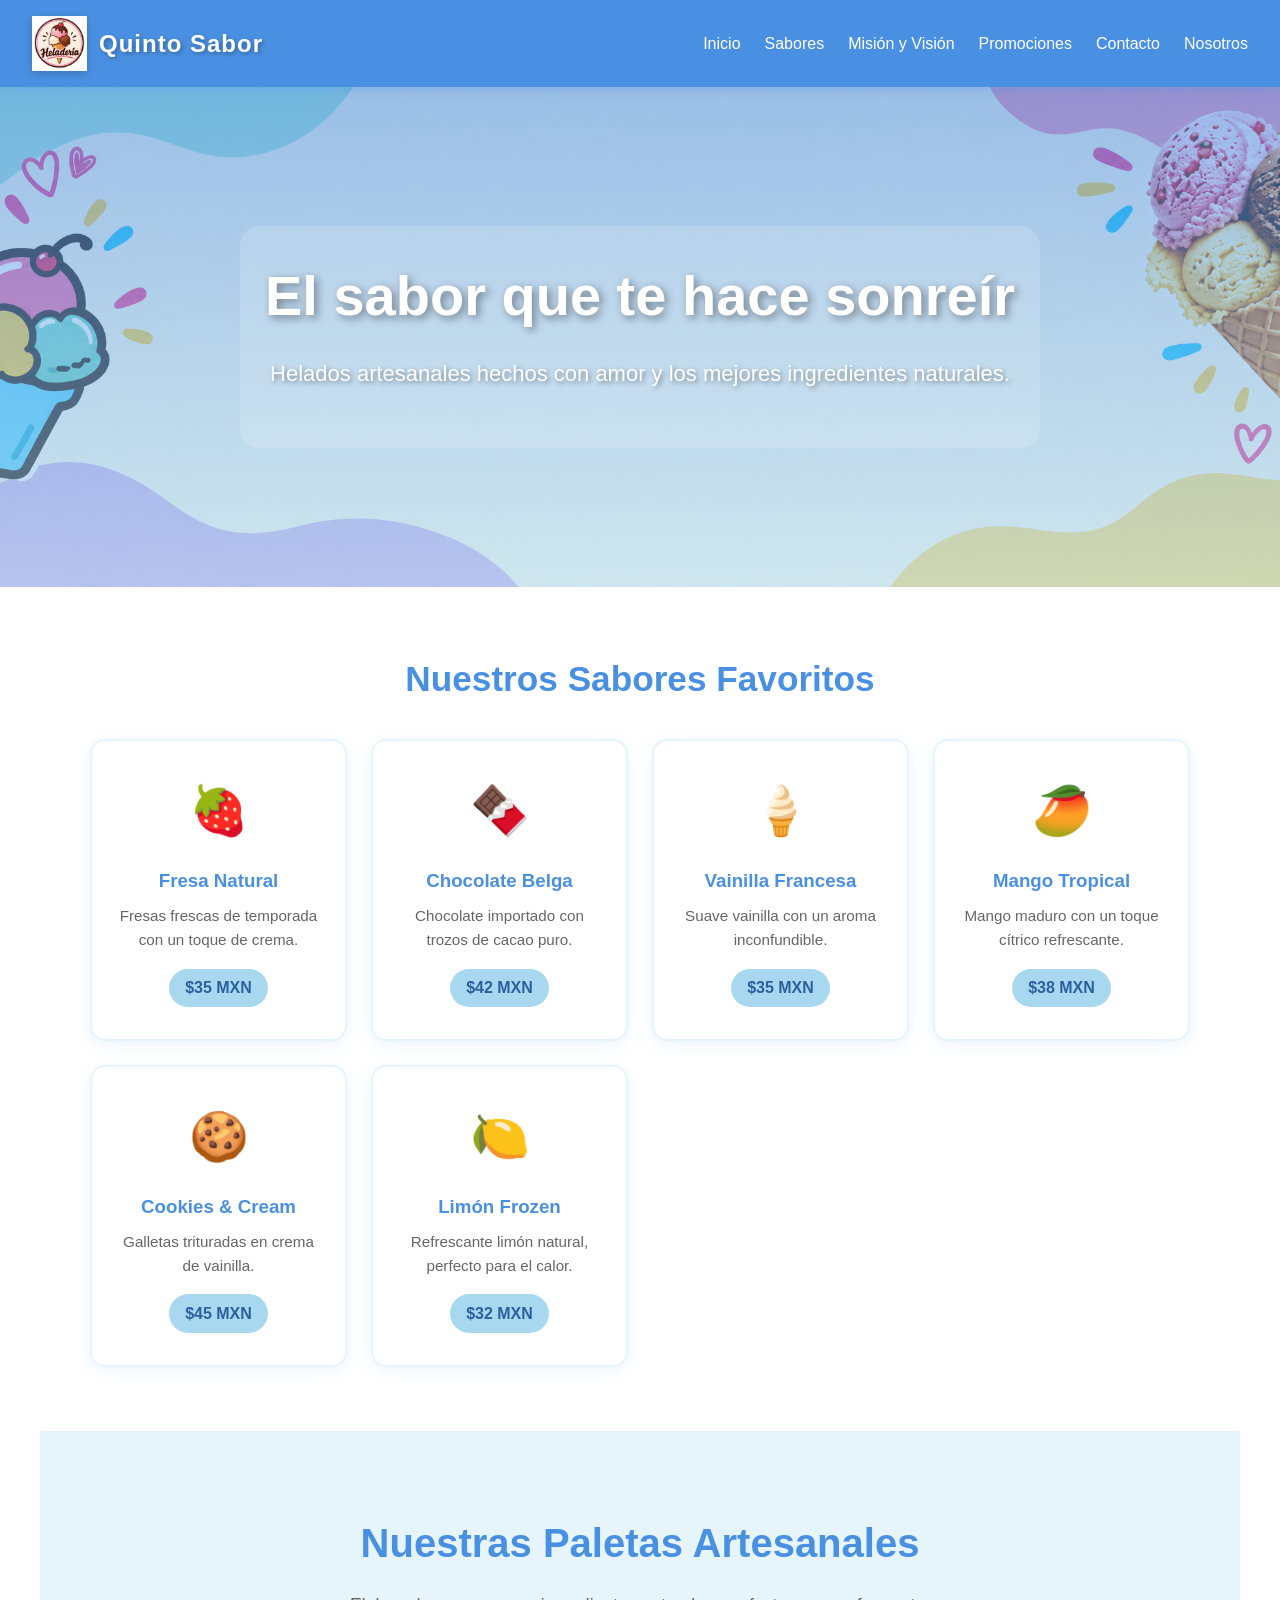
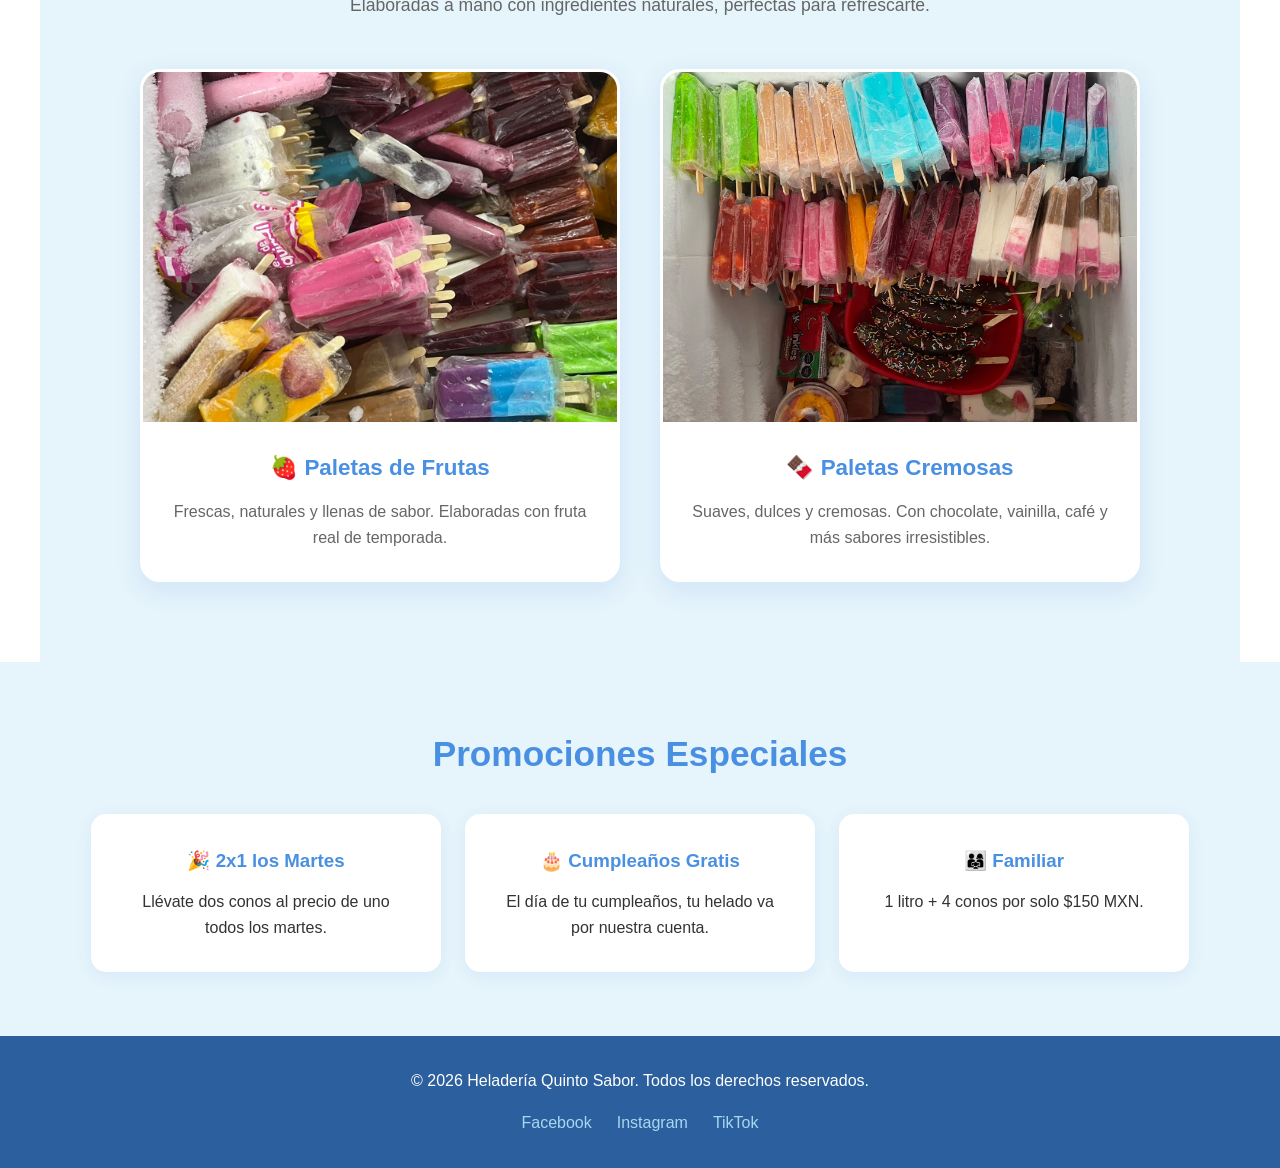
==== commit 4c018c6e: "logo?" ====
--- a/index.html
+++ b/index.html
@@ -12,7 +12,7 @@
     <header class="header">
         <div class="logo">
             <a href="index.html">
-                <img src="img/logo.png" alt="Quinto Sabor" class="logo-img">
+                <img src="Img/logo.png" alt="Quinto Sabor" class="logo-img">
                 <span class="logo-texto">Quinto Sabor</span>
             </a>
         </div>
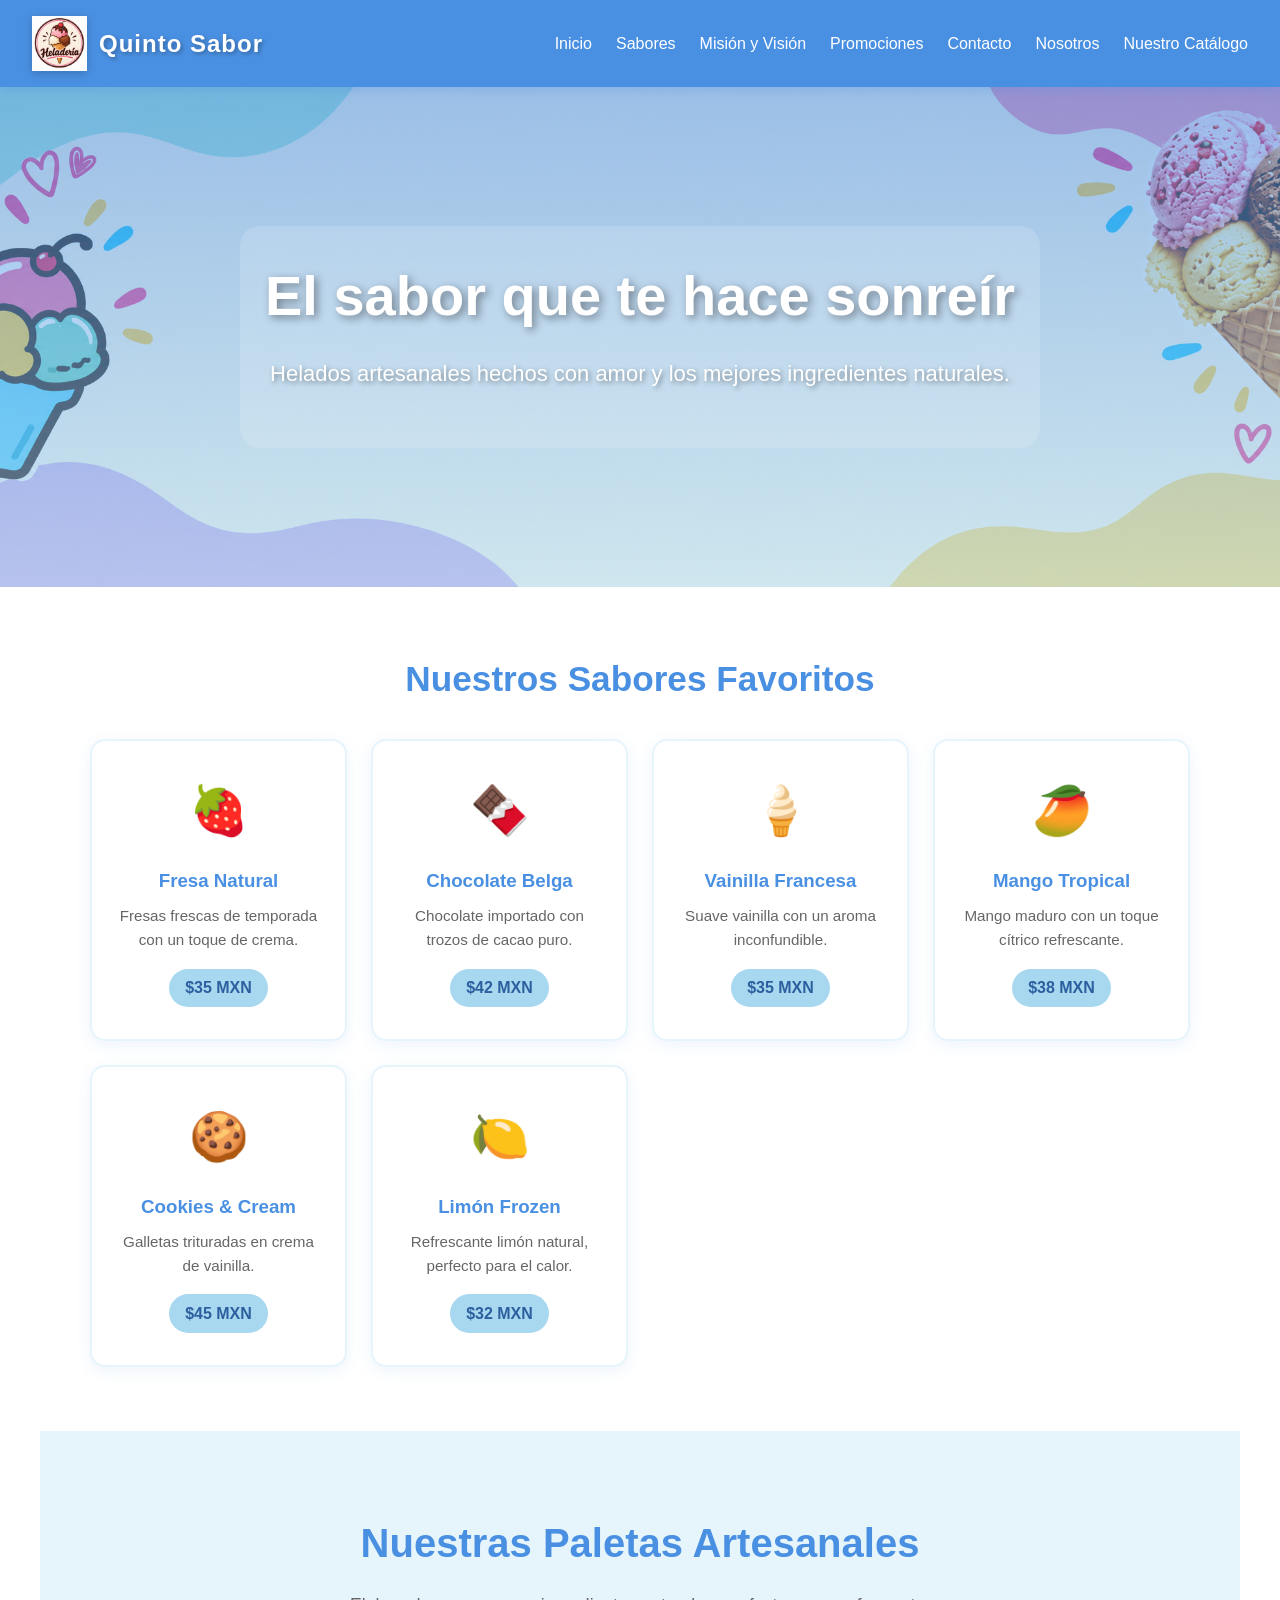
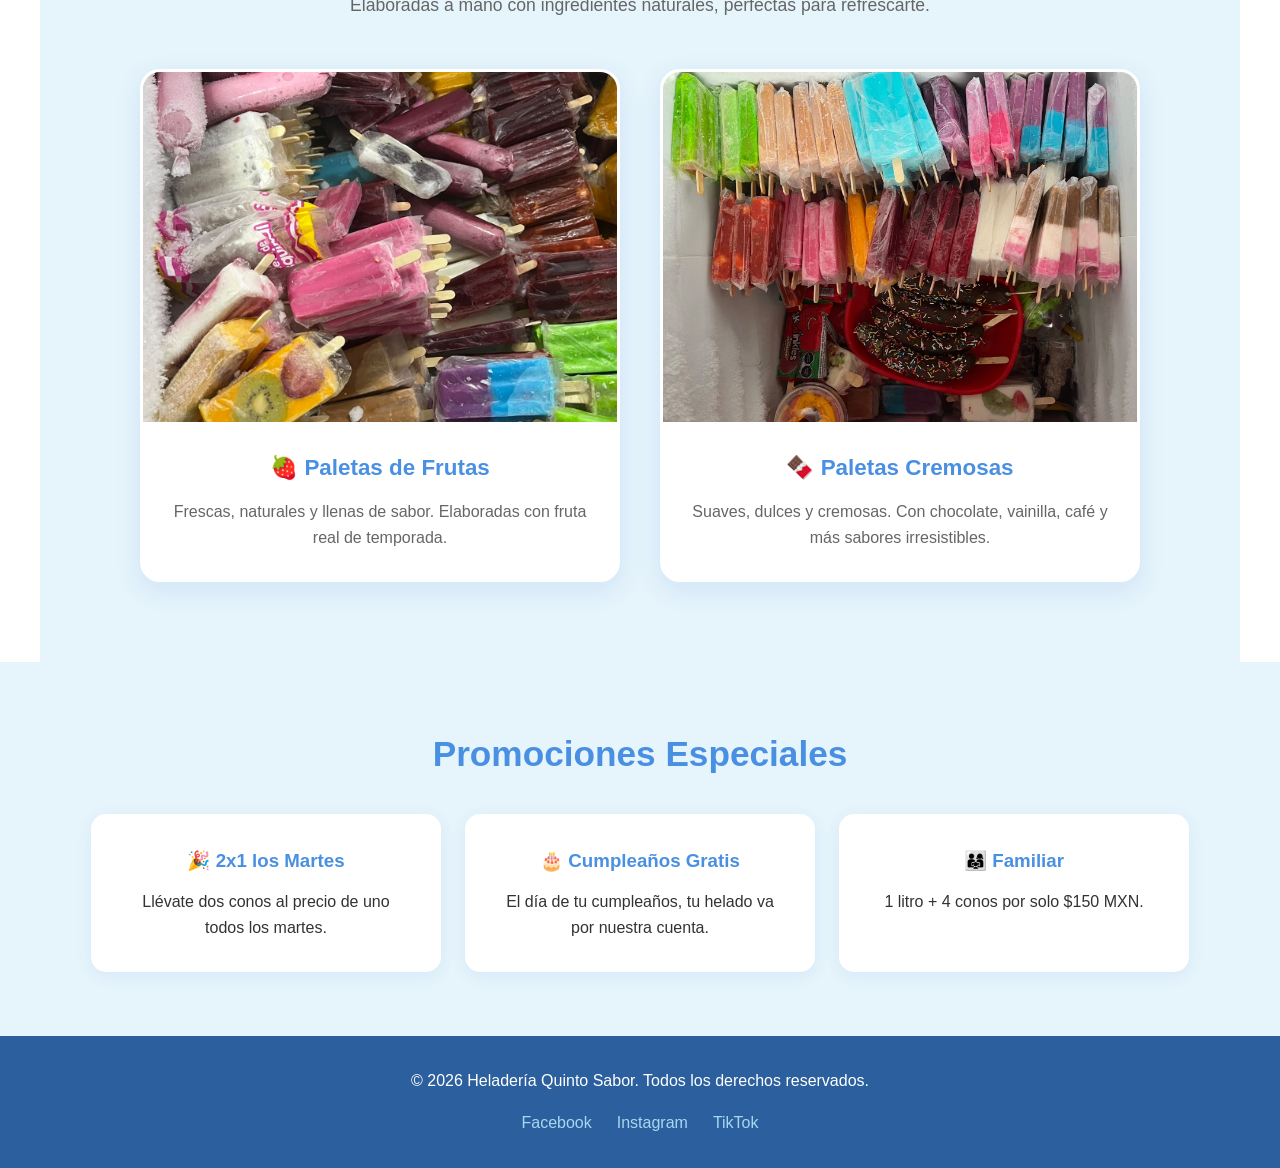
==== commit 66a7f75b: "aver" ====
--- a/index.html
+++ b/index.html
@@ -23,6 +23,7 @@
             <a href="promociones.html">Promociones</a>
             <a href="contactanos.html">Contacto</a>
             <a href="nosotros.html">Nosotros</a>
+            <a href="catalogo.html">Nuestro Catálogo</a>
         </nav>
         <button class="menu-btn" id="menuBtn">☰</button>
     </header>
--- a/style.css
+++ b/style.css
@@ -1846,4 +1846,404 @@
     color: white;
     text-shadow: 1px 1px 4px rgba(0,0,0,0.3);
     letter-spacing: 2px;
+}
+/* =========================================
+   CATÁLOGO DE SABORES
+   ========================================= */
+
+/* Encabezado del catálogo */
+
+.catalogo-hero {
+    min-height: 360px;
+    display: flex;
+    align-items: center;
+    justify-content: center;
+    text-align: center;
+    padding: 80px 20px;
+    background:
+        linear-gradient(
+            rgba(151, 199, 235, 0.80),
+            rgba(225, 241, 249, 0.90)
+        ),
+        url('Img/fondoxd.png') center/cover no-repeat;
+}
+
+.catalogo-hero-contenido {
+    max-width: 800px;
+    padding: 45px 35px;
+    border-radius: 25px;
+    background: rgba(255, 255, 255, 0.30);
+    backdrop-filter: blur(8px);
+    box-shadow: 0 10px 35px rgba(70, 110, 150, 0.15);
+}
+
+.catalogo-etiqueta {
+    display: inline-block;
+    margin-bottom: 15px;
+    padding: 8px 18px;
+    border-radius: 30px;
+    background: rgba(255, 255, 255, 0.80);
+    color: #5b7fc4;
+    font-size: 0.85rem;
+    font-weight: 800;
+    letter-spacing: 1px;
+}
+
+.catalogo-hero h1 {
+    margin: 0 0 15px;
+    color: #ffffff;
+    font-size: clamp(2.3rem, 5vw, 4rem);
+    text-shadow: 0 3px 8px rgba(0, 0, 0, 0.20);
+}
+
+.catalogo-hero p {
+    margin: 0;
+    color: #ffffff;
+    font-size: 1.15rem;
+    line-height: 1.7;
+}
+
+
+/* Introducción */
+
+.catalogo-intro {
+    max-width: 850px;
+    margin: 0 auto;
+    padding: 70px 20px 40px;
+    text-align: center;
+}
+
+.catalogo-intro h2 {
+    margin-bottom: 15px;
+    color: #5b7fc4;
+    font-size: clamp(2rem, 4vw, 2.7rem);
+}
+
+.catalogo-intro p {
+    margin: 0 auto;
+    max-width: 700px;
+    color: #666;
+    font-size: 1.05rem;
+    line-height: 1.8;
+}
+
+
+/* Categorías */
+
+.catalogo-categoria {
+    max-width: 1150px;
+    margin: 0 auto;
+    padding: 45px 20px 70px;
+}
+
+.categoria-frutales {
+    max-width: none;
+    padding-left: max(20px, calc((100% - 1150px) / 2));
+    padding-right: max(20px, calc((100% - 1150px) / 2);
+    background: rgba(218, 241, 250, 0.35);
+}
+
+.categoria-sin-lactosa {
+    margin-bottom: 30px;
+}
+
+
+/* Título de cada categoría */
+
+.categoria-titulo {
+    display: flex;
+    align-items: center;
+    gap: 18px;
+    margin-bottom: 35px;
+}
+
+.categoria-titulo > span {
+    width: 65px;
+    height: 65px;
+    display: flex;
+    align-items: center;
+    justify-content: center;
+    flex-shrink: 0;
+    border-radius: 50%;
+    background: rgba(177, 210, 241, 0.35);
+    font-size: 2rem;
+}
+
+.categoria-titulo h2 {
+    margin: 0 0 5px;
+    color: #4f73b5;
+    font-size: 2rem;
+}
+
+.categoria-titulo p {
+    margin: 0;
+    color: #777;
+}
+
+
+/* Grid */
+
+.catalogo-grid {
+    display: grid;
+    grid-template-columns: repeat(3, 1fr);
+    gap: 25px;
+}
+
+
+/* Tarjeta */
+
+.producto-card {
+    position: relative;
+    display: flex;
+    flex-direction: column;
+    min-height: 320px;
+    overflow: hidden;
+    border-radius: 22px;
+    background: #ffffff;
+    border: 1px solid rgba(120, 160, 210, 0.15);
+    box-shadow: 0 8px 25px rgba(80, 110, 150, 0.10);
+    transition:
+        transform 0.3s ease,
+        box-shadow 0.3s ease;
+}
+
+.producto-card:hover {
+    transform: translateY(-8px);
+    box-shadow: 0 18px 35px rgba(80, 110, 150, 0.18);
+}
+
+
+/* Parte superior de la tarjeta */
+
+.producto-icono {
+    height: 125px;
+    display: flex;
+    align-items: center;
+    justify-content: center;
+    background:
+        linear-gradient(
+            135deg,
+            rgba(178, 218, 244, 0.45),
+            rgba(235, 225, 249, 0.65)
+        );
+    font-size: 4.2rem;
+}
+
+
+/* Contenido */
+
+.producto-contenido {
+    display: flex;
+    flex-direction: column;
+    flex: 1;
+    padding: 22px;
+}
+
+.producto-categoria {
+    align-self: flex-start;
+    margin-bottom: 10px;
+    padding: 5px 12px;
+    border-radius: 20px;
+    background: #edf5fc;
+    color: #6284bc;
+    font-size: 0.75rem;
+    font-weight: 700;
+    text-transform: uppercase;
+    letter-spacing: 0.5px;
+}
+
+.producto-contenido h3 {
+    margin: 0 0 10px;
+    color: #444;
+    font-size: 1.35rem;
+}
+
+.producto-contenido p {
+    margin: 0;
+    color: #777;
+    line-height: 1.6;
+    font-size: 0.95rem;
+}
+
+
+/* Precio y presentación */
+
+.producto-final {
+    display: flex;
+    align-items: center;
+    justify-content: space-between;
+    gap: 10px;
+    margin-top: auto;
+    padding-top: 20px;
+}
+
+.producto-precio {
+    color: #5b7fc4;
+    font-size: 1.8rem;
+    font-weight: 800;
+}
+
+.producto-precio small {
+    font-size: 0.7rem;
+    font-weight: 700;
+}
+
+.producto-presentacion {
+    padding: 7px 10px;
+    border-radius: 15px;
+    background: #f6f8fb;
+    color: #777;
+    font-size: 0.78rem;
+}
+
+
+/* Tarjetas especiales */
+
+.producto-especial .producto-icono {
+    background:
+        linear-gradient(
+            135deg,
+            rgba(231, 207, 246, 0.55),
+            rgba(252, 226, 239, 0.70)
+        );
+}
+
+.producto-especial .producto-categoria {
+    background: #f5eafa;
+    color: #986bb4;
+}
+
+
+/* Nota final */
+
+.catalogo-nota {
+    max-width: 1000px;
+    margin: 10px auto 70px;
+    padding: 30px 35px;
+    display: flex;
+    align-items: center;
+    gap: 22px;
+    border-radius: 22px;
+    background:
+        linear-gradient(
+            135deg,
+            #eef7fc,
+            #f5f0fb
+        );
+    box-shadow: 0 8px 25px rgba(80, 110, 150, 0.08);
+}
+
+.nota-icono {
+    width: 65px;
+    height: 65px;
+    flex-shrink: 0;
+    display: flex;
+    align-items: center;
+    justify-content: center;
+    border-radius: 50%;
+    background: white;
+    font-size: 2rem;
+}
+
+.catalogo-nota h3 {
+    margin: 0 0 8px;
+    color: #5578b7;
+    font-size: 1.35rem;
+}
+
+.catalogo-nota p {
+    margin: 0;
+    color: #666;
+    line-height: 1.6;
+}
+
+
+/* =========================================
+   DISEÑO RESPONSIVO
+   ========================================= */
+
+@media (max-width: 900px) {
+
+    .catalogo-grid {
+        grid-template-columns: repeat(2, 1fr);
+    }
+
+    .catalogo-hero {
+        min-height: 320px;
+    }
+
+}
+
+
+@media (max-width: 600px) {
+
+    .catalogo-hero {
+        min-height: 300px;
+        padding: 60px 15px;
+    }
+
+    .catalogo-hero-contenido {
+        padding: 30px 20px;
+    }
+
+    .catalogo-hero h1 {
+        font-size: 2.2rem;
+    }
+
+    .catalogo-hero p {
+        font-size: 1rem;
+    }
+
+    .catalogo-intro {
+        padding: 50px 20px 25px;
+    }
+
+    .catalogo-categoria,
+    .categoria-frutales {
+        padding: 40px 20px 55px;
+    }
+
+    .categoria-titulo {
+        align-items: flex-start;
+    }
+
+    .categoria-titulo > span {
+        width: 52px;
+        height: 52px;
+        font-size: 1.6rem;
+    }
+
+    .categoria-titulo h2 {
+        font-size: 1.6rem;
+    }
+
+    .catalogo-grid {
+        grid-template-columns: 1fr;
+        gap: 20px;
+    }
+
+    .producto-card {
+        min-height: 300px;
+    }
+
+    .catalogo-nota {
+        margin: 10px 20px 50px;
+        padding: 25px 20px;
+        align-items: flex-start;
+    }
+
+}
+
+
+@media (max-width: 400px) {
+
+    .producto-final {
+        align-items: flex-start;
+        flex-direction: column;
+    }
+
+    .producto-precio {
+        font-size: 1.6rem;
+    }
+
 }
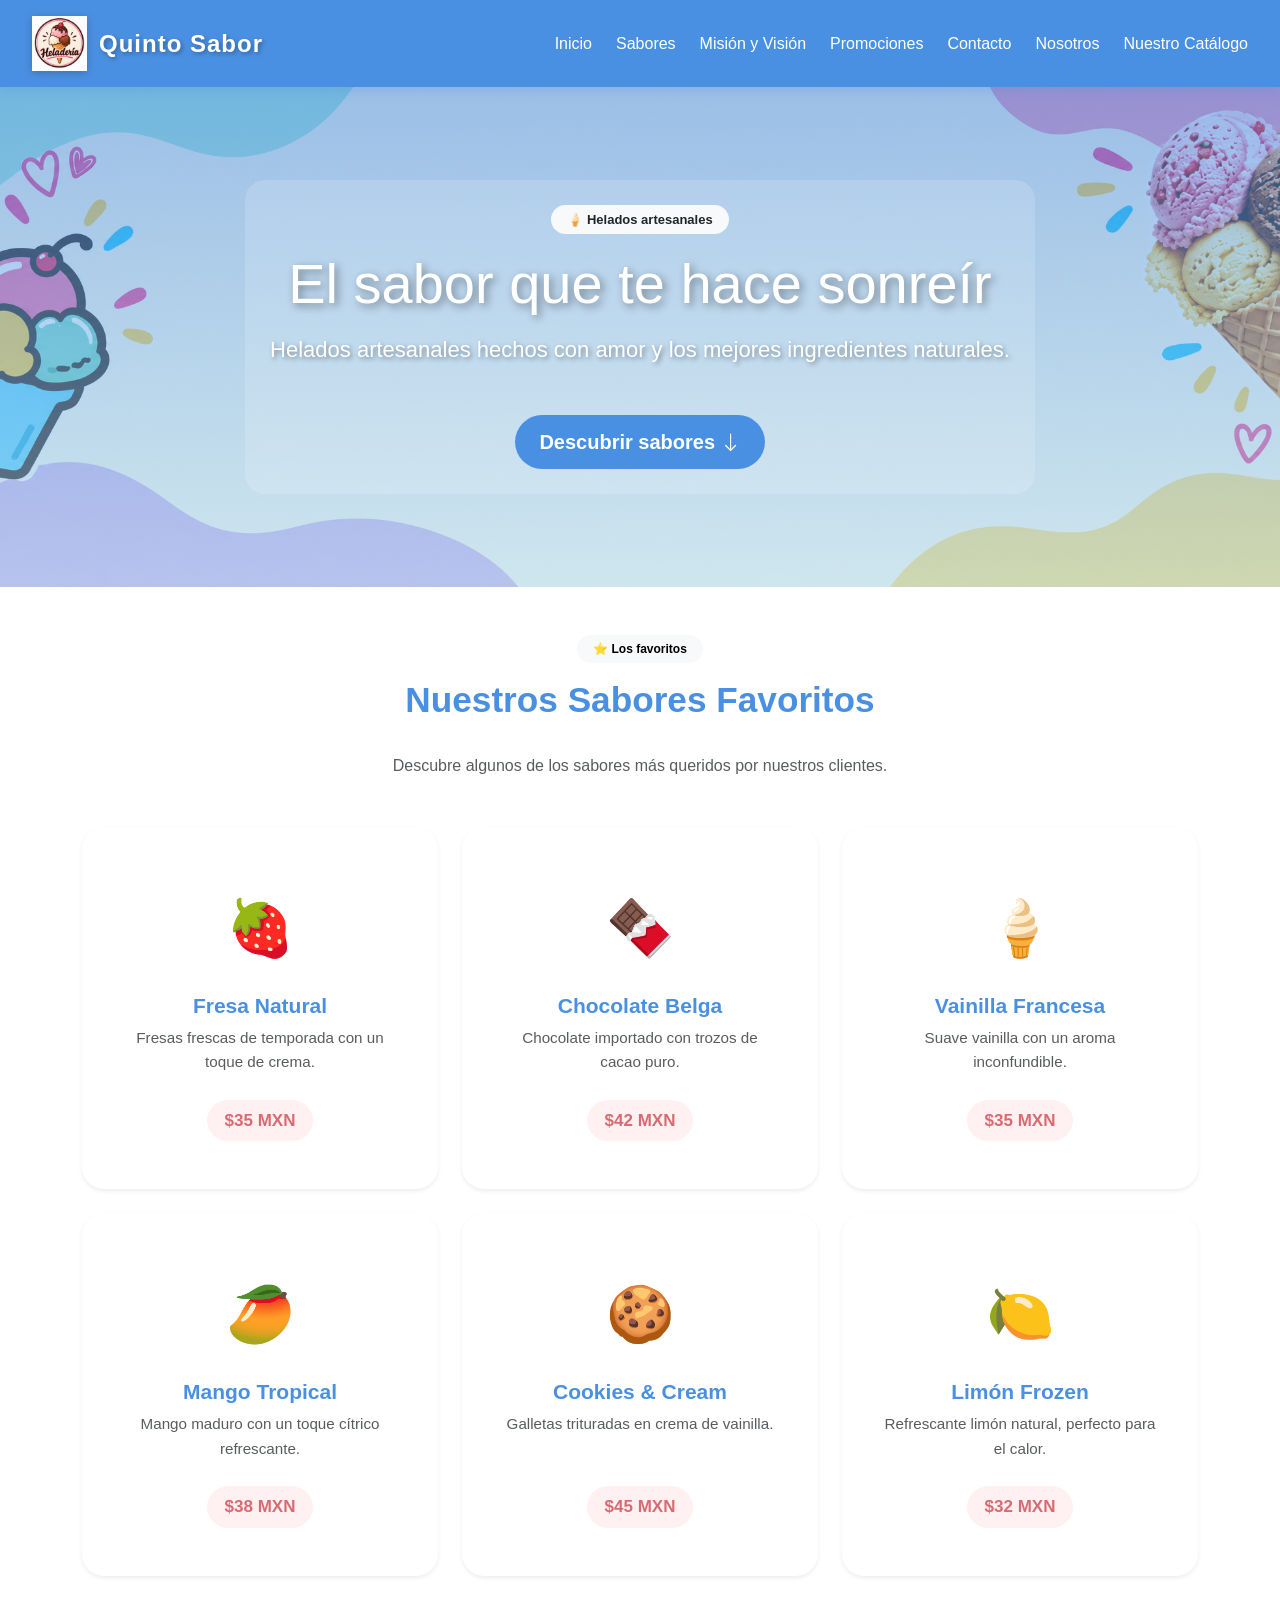
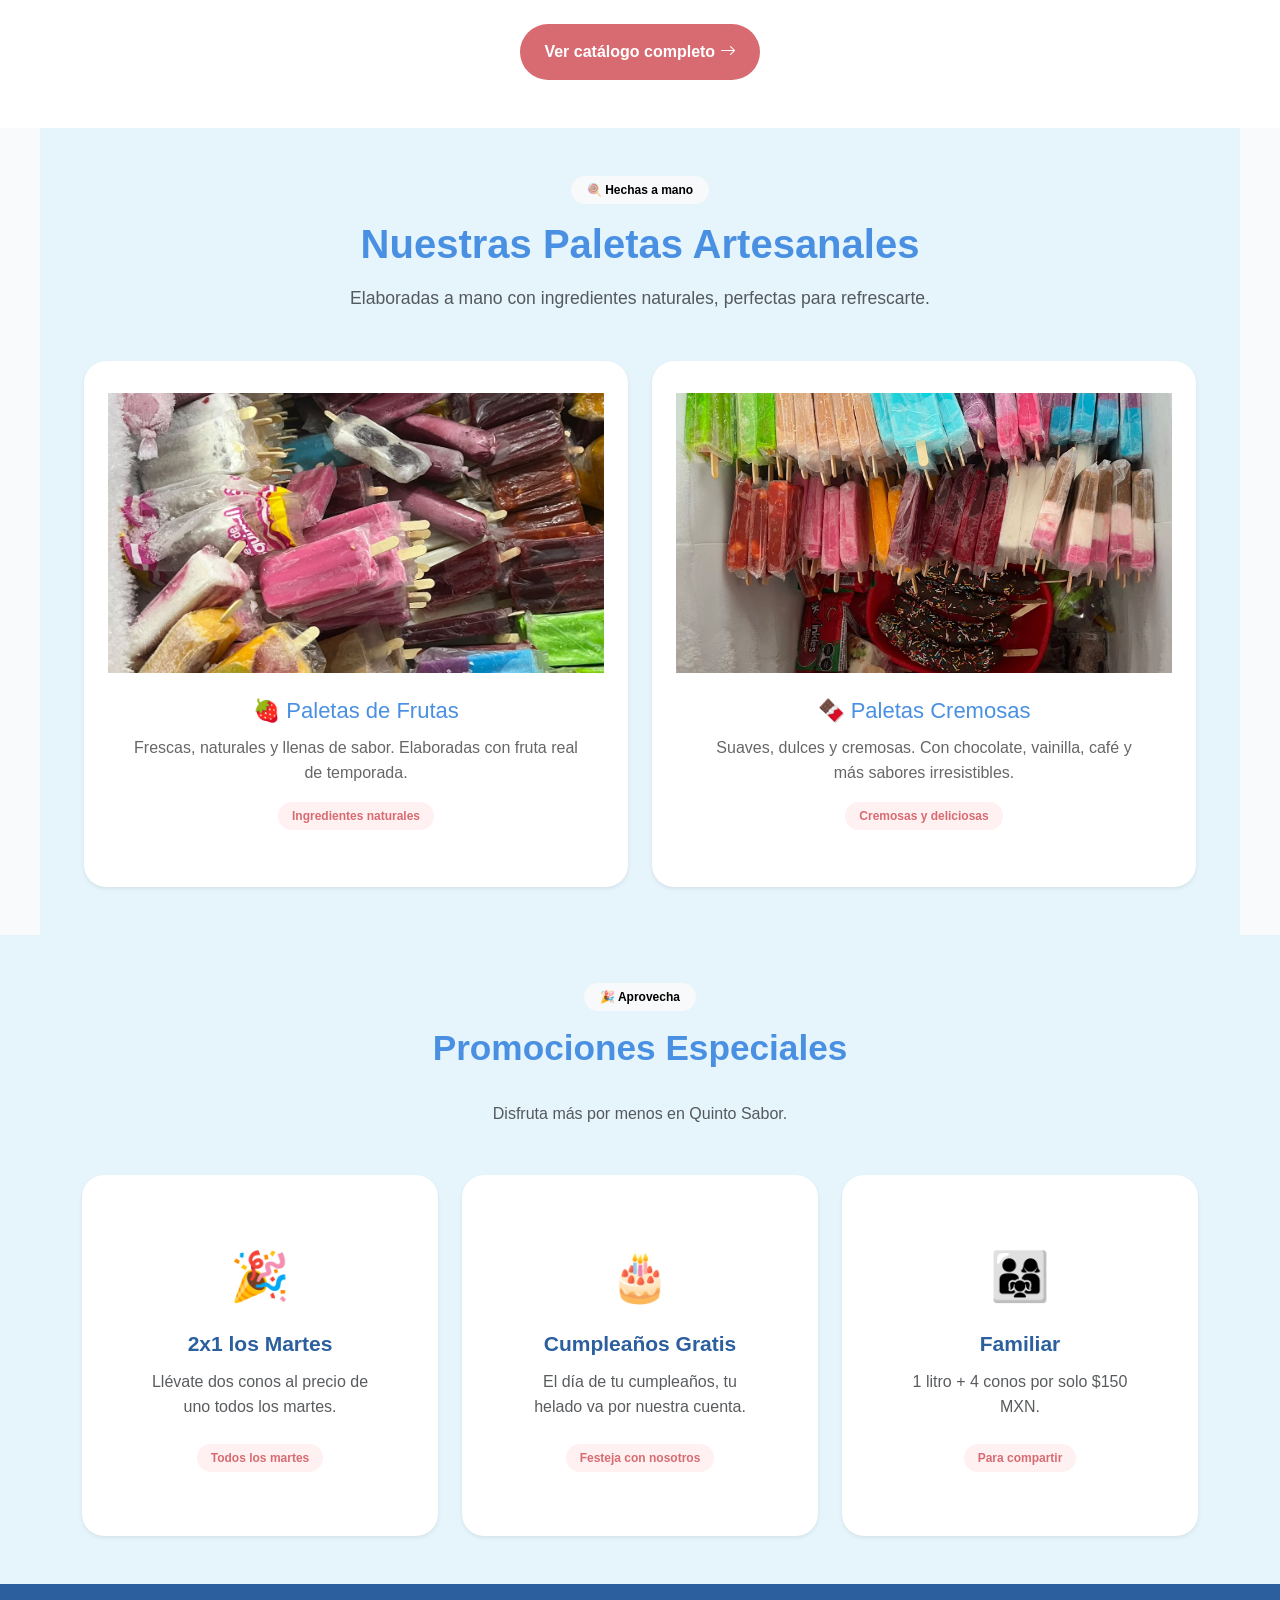
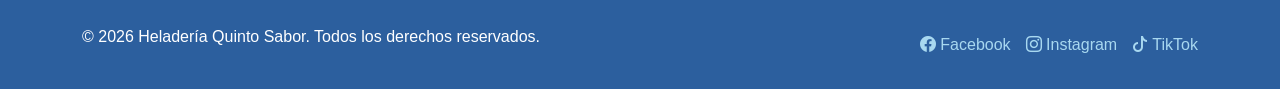
==== commit 13057b3d: "aver asi" ====
--- a/index.html
+++ b/index.html
@@ -1,148 +1,727 @@
 <!DOCTYPE html>
 <html lang="es">
+
 <head>
+
+    
+
     <meta charset="UTF-8">
+
     <meta name="viewport" content="width=device-width, initial-scale=1.0">
-    <title>Heladeria Quinto Sabor</title>
+
+    <title>Heladería Quinto Sabor</title>
+
+    <!-- Bootstrap 5 -->
+    <link
+        href="https://cdn.jsdelivr.net/npm/bootstrap@5.3.3/dist/css/bootstrap.min.css"
+        rel="stylesheet"
+    >
+
+    <!-- Iconos de Bootstrap -->
+    <link
+        rel="stylesheet"
+        href="https://cdn.jsdelivr.net/npm/bootstrap-icons@1.11.3/font/bootstrap-icons.min.css"
+    >
+
+    <!-- CSS propio -->
     <link rel="stylesheet" href="style.css">
+
 </head>
+
+
 <body>
-
-    <!-- ENCABEZADO / NAVEGACIÓN -->
+    
+
+
+    <!-- =========================================
+         ENCABEZADO / NAVEGACIÓN
+    ========================================== -->
+
     <header class="header">
+
         <div class="logo">
+
             <a href="index.html">
-                <img src="Img/logo.png" alt="Quinto Sabor" class="logo-img">
-                <span class="logo-texto">Quinto Sabor</span>
-            </a>
+
+                <img
+                    src="Img/logo.png"
+                    alt="Quinto Sabor"
+                    class="logo-img"
+                >
+
+                <span class="logo-texto">
+                    Quinto Sabor
+                </span>
+
+            </a>
+
         </div>
+
+
         <nav class="nav" id="nav">
-            <a href="index.html">Inicio</a>
-            <a href="sabores.html">Sabores</a>
-            <a href="mision y vision.html">Misión y Visión</a>
-            <a href="promociones.html">Promociones</a>
-            <a href="contactanos.html">Contacto</a>
-            <a href="nosotros.html">Nosotros</a>
-            <a href="catalogo.html">Nuestro Catálogo</a>
+
+            <a href="index.html">
+                Inicio
+            </a>
+
+            <a href="sabores.html">
+                Sabores
+            </a>
+
+            <a href="mision y vision.html">
+                Misión y Visión
+            </a>
+
+            <a href="promociones.html">
+                Promociones
+            </a>
+
+            <a href="contactanos.html">
+                Contacto
+            </a>
+
+            <a href="nosotros.html">
+                Nosotros
+            </a>
+
+            <a href="catalogo.html">
+                Nuestro Catálogo
+            </a>
+
         </nav>
-        <button class="menu-btn" id="menuBtn">☰</button>
+
+
+        <button
+            class="menu-btn"
+            id="menuBtn"
+            type="button"
+        >
+            ☰
+        </button>
+
     </header>
 
-    <!-- SECCIÓN HERO -->
+
+
+    <!-- =========================================
+         HERO
+    ========================================== -->
+
     <section class="hero" id="inicio">
+
         <div class="hero-content">
-            <h1>El sabor que te hace sonreír</h1>
-            <p>Helados artesanales hechos con amor y los mejores ingredientes naturales.</p>
+
+            <span class="badge bg-light text-dark rounded-pill px-3 py-2 mb-3">
+                🍦 Helados artesanales
+            </span>
+
+            <h1>
+                El sabor que te hace sonreír
+            </h1>
+
+            <p>
+                Helados artesanales hechos con amor
+                y los mejores ingredientes naturales.
+            </p>
+
+            <a
+                href="#sabores"
+                class="btn btn-light btn-lg rounded-pill px-4 mt-3"
+            >
+                Descubrir sabores
+                <i class="bi bi-arrow-down"></i>
+            </a>
+
         </div>
+
     </section>
 
 
-    <!-- SECCIÓN SABORES -->
-    <section class="sabores" id="sabores">
-        <h2>Nuestros Sabores Favoritos</h2>
-        <div class="grid-sabores">
-            <div class="card">
-                <div class="icon">🍓</div>
-                <h3>Fresa Natural</h3>
-                <p>Fresas frescas de temporada con un toque de crema.</p>
-                <span class="precio">$35 MXN</span>
+
+    <!-- =========================================
+         SABORES FAVORITOS
+    ========================================== -->
+
+    <section class="sabores py-5" id="sabores">
+
+        <div class="container">
+
+
+            <!-- TÍTULO -->
+
+            <div class="text-center mb-5">
+
+                <span class="badge rounded-pill text-bg-light px-3 py-2 mb-3">
+                    ⭐ Los favoritos
+                </span>
+
+                <h2 class="fw-bold">
+                    Nuestros Sabores Favoritos
+                </h2>
+
+                <p class="text-muted mx-auto sabores-descripcion">
+                    Descubre algunos de los sabores más queridos
+                    por nuestros clientes.
+                </p>
+
             </div>
-            <div class="card">
-                <div class="icon">🍫</div>
-                <h3>Chocolate Belga</h3>
-                <p>Chocolate importado con trozos de cacao puro.</p>
-                <span class="precio">$42 MXN</span>
+
+
+
+            <!-- CARDS -->
+
+            <div class="row g-4">
+
+
+                <!-- FRESA -->
+
+                <div class="col-12 col-sm-6 col-lg-4">
+
+                    <div class="card sabor-inicio-card h-100 border-0 shadow-sm">
+
+                        <div class="sabor-icono">
+                            🍓
+                        </div>
+
+                        <div class="card-body text-center">
+
+                            <h3 class="card-title">
+                                Fresa Natural
+                            </h3>
+
+                            <p class="card-text text-muted">
+                                Fresas frescas de temporada
+                                con un toque de crema.
+                            </p>
+
+                            <span class="precio">
+                                $35 MXN
+                            </span>
+
+                        </div>
+
+                    </div>
+
+                </div>
+
+
+
+                <!-- CHOCOLATE -->
+
+                <div class="col-12 col-sm-6 col-lg-4">
+
+                    <div class="card sabor-inicio-card h-100 border-0 shadow-sm">
+
+                        <div class="sabor-icono">
+                            🍫
+                        </div>
+
+                        <div class="card-body text-center">
+
+                            <h3 class="card-title">
+                                Chocolate Belga
+                            </h3>
+
+                            <p class="card-text text-muted">
+                                Chocolate importado con trozos
+                                de cacao puro.
+                            </p>
+
+                            <span class="precio">
+                                $42 MXN
+                            </span>
+
+                        </div>
+
+                    </div>
+
+                </div>
+
+
+
+                <!-- VAINILLA -->
+
+                <div class="col-12 col-sm-6 col-lg-4">
+
+                    <div class="card sabor-inicio-card h-100 border-0 shadow-sm">
+
+                        <div class="sabor-icono">
+                            🍦
+                        </div>
+
+                        <div class="card-body text-center">
+
+                            <h3 class="card-title">
+                                Vainilla Francesa
+                            </h3>
+
+                            <p class="card-text text-muted">
+                                Suave vainilla con un aroma
+                                inconfundible.
+                            </p>
+
+                            <span class="precio">
+                                $35 MXN
+                            </span>
+
+                        </div>
+
+                    </div>
+
+                </div>
+
+
+
+                <!-- MANGO -->
+
+                <div class="col-12 col-sm-6 col-lg-4">
+
+                    <div class="card sabor-inicio-card h-100 border-0 shadow-sm">
+
+                        <div class="sabor-icono">
+                            🥭
+                        </div>
+
+                        <div class="card-body text-center">
+
+                            <h3 class="card-title">
+                                Mango Tropical
+                            </h3>
+
+                            <p class="card-text text-muted">
+                                Mango maduro con un toque
+                                cítrico refrescante.
+                            </p>
+
+                            <span class="precio">
+                                $38 MXN
+                            </span>
+
+                        </div>
+
+                    </div>
+
+                </div>
+
+
+
+                <!-- COOKIES -->
+
+                <div class="col-12 col-sm-6 col-lg-4">
+
+                    <div class="card sabor-inicio-card h-100 border-0 shadow-sm">
+
+                        <div class="sabor-icono">
+                            🍪
+                        </div>
+
+                        <div class="card-body text-center">
+
+                            <h3 class="card-title">
+                                Cookies &amp; Cream
+                            </h3>
+
+                            <p class="card-text text-muted">
+                                Galletas trituradas en crema
+                                de vainilla.
+                            </p>
+
+                            <span class="precio">
+                                $45 MXN
+                            </span>
+
+                        </div>
+
+                    </div>
+
+                </div>
+
+
+
+                <!-- LIMÓN -->
+
+                <div class="col-12 col-sm-6 col-lg-4">
+
+                    <div class="card sabor-inicio-card h-100 border-0 shadow-sm">
+
+                        <div class="sabor-icono">
+                            🍋
+                        </div>
+
+                        <div class="card-body text-center">
+
+                            <h3 class="card-title">
+                                Limón Frozen
+                            </h3>
+
+                            <p class="card-text text-muted">
+                                Refrescante limón natural,
+                                perfecto para el calor.
+                            </p>
+
+                            <span class="precio">
+                                $32 MXN
+                            </span>
+
+                        </div>
+
+                    </div>
+
+                </div>
+
+
             </div>
-            <div class="card">
-                <div class="icon">🍦</div>
-                <h3>Vainilla Francesa</h3>
-                <p>Suave vainilla con un aroma inconfundible.</p>
-                <span class="precio">$35 MXN</span>
+
+
+
+            <!-- BOTÓN CATÁLOGO -->
+
+            <div class="text-center mt-5">
+
+                <a
+                    href="catalogo.html"
+                    class="btn btn-catalogo rounded-pill px-4 py-3"
+                >
+                    Ver catálogo completo
+                    <i class="bi bi-arrow-right"></i>
+                </a>
+
             </div>
-            <div class="card">
-                <div class="icon">🥭</div>
-                <h3>Mango Tropical</h3>
-                <p>Mango maduro con un toque cítrico refrescante.</p>
-                <span class="precio">$38 MXN</span>
+
+
+        </div>
+
+    </section>
+
+
+
+    <!-- =========================================
+         PALETAS ARTESANALES
+    ========================================== -->
+
+    <section class="paletas py-5">
+
+        <div class="container">
+
+
+            <!-- TÍTULO -->
+
+            <div class="text-center mb-5">
+
+                <span class="badge rounded-pill text-bg-light px-3 py-2 mb-3">
+                    🍭 Hechas a mano
+                </span>
+
+                <h2 class="fw-bold">
+                    Nuestras Paletas Artesanales
+                </h2>
+
+                <p class="paletas-descripcion text-muted mx-auto">
+                    Elaboradas a mano con ingredientes naturales,
+                    perfectas para refrescarte.
+                </p>
+
             </div>
-            <div class="card">
-                <div class="icon">🍪</div>
-                <h3>Cookies & Cream</h3>
-                <p>Galletas trituradas en crema de vainilla.</p>
-                <span class="precio">$45 MXN</span>
+
+
+
+            <!-- PALETAS -->
+
+            <div class="row g-4">
+
+
+                <!-- PALETA DE FRUTAS -->
+
+                <div class="col-12 col-lg-6">
+
+                    <div class="card paleta-card border-0 shadow-sm h-100">
+
+                        <div class="paleta-imagen">
+
+                            <img
+                                src="Img/img1.jpeg"
+                                alt="Paleta de Frutas"
+                            >
+
+                        </div>
+
+                        <div class="card-body paleta-info">
+
+                            <h3>
+                                🍓 Paletas de Frutas
+                            </h3>
+
+                            <p>
+                                Frescas, naturales y llenas de sabor.
+                                Elaboradas con fruta real de temporada.
+                            </p>
+
+                            <span class="badge rounded-pill">
+                                Ingredientes naturales
+                            </span>
+
+                        </div>
+
+                    </div>
+
+                </div>
+
+
+
+                <!-- PALETA CREMOSA -->
+
+                <div class="col-12 col-lg-6">
+
+                    <div class="card paleta-card border-0 shadow-sm h-100">
+
+                        <div class="paleta-imagen">
+
+                            <img
+                                src="Img/img5.jpeg"
+                                alt="Paleta Cremosa"
+                            >
+
+                        </div>
+
+                        <div class="card-body paleta-info">
+
+                            <h3>
+                                🍫 Paletas Cremosas
+                            </h3>
+
+                            <p>
+                                Suaves, dulces y cremosas. Con chocolate,
+                                vainilla, café y más sabores irresistibles.
+                            </p>
+
+                            <span class="badge rounded-pill">
+                                Cremosas y deliciosas
+                            </span>
+
+                        </div>
+
+                    </div>
+
+                </div>
+
+
             </div>
-            <div class="card">
-                <div class="icon">🍋</div>
-                <h3>Limón Frozen</h3>
-                <p>Refrescante limón natural, perfecto para el calor.</p>
-                <span class="precio">$32 MXN</span>
+
+
+        </div>
+
+    </section>
+
+
+
+    <!-- =========================================
+         PROMOCIONES
+    ========================================== -->
+
+    <section class="promociones py-5" id="promociones">
+
+        <div class="container">
+
+
+            <!-- TÍTULO -->
+
+            <div class="text-center mb-5">
+
+                <span class="badge rounded-pill text-bg-light px-3 py-2 mb-3">
+                    🎉 Aprovecha
+                </span>
+
+                <h2 class="fw-bold">
+                    Promociones Especiales
+                </h2>
+
+                <p class="text-muted">
+                    Disfruta más por menos en Quinto Sabor.
+                </p>
+
             </div>
+
+
+
+            <!-- PROMOCIONES -->
+
+            <div class="row g-4">
+
+
+                <!-- 2X1 -->
+
+                <div class="col-12 col-md-4">
+
+                    <div class="card promo-card h-100 border-0 shadow-sm">
+
+                        <div class="card-body text-center p-4">
+
+                            <div class="promo-icono">
+                                🎉
+                            </div>
+
+                            <h3>
+                                2x1 los Martes
+                            </h3>
+
+                            <p class="text-muted">
+                                Llévate dos conos al precio
+                                de uno todos los martes.
+                            </p>
+
+                            <span class="badge rounded-pill">
+                                Todos los martes
+                            </span>
+
+                        </div>
+
+                    </div>
+
+                </div>
+
+
+
+                <!-- CUMPLEAÑOS -->
+
+                <div class="col-12 col-md-4">
+
+                    <div class="card promo-card h-100 border-0 shadow-sm">
+
+                        <div class="card-body text-center p-4">
+
+                            <div class="promo-icono">
+                                🎂
+                            </div>
+
+                            <h3>
+                                Cumpleaños Gratis
+                            </h3>
+
+                            <p class="text-muted">
+                                El día de tu cumpleaños,
+                                tu helado va por nuestra cuenta.
+                            </p>
+
+                            <span class="badge rounded-pill">
+                                Festeja con nosotros
+                            </span>
+
+                        </div>
+
+                    </div>
+
+                </div>
+
+
+
+                <!-- FAMILIAR -->
+
+                <div class="col-12 col-md-4">
+
+                    <div class="card promo-card h-100 border-0 shadow-sm">
+
+                        <div class="card-body text-center p-4">
+
+                            <div class="promo-icono">
+                                👨‍👩‍👧
+                            </div>
+
+                            <h3>
+                                Familiar
+                            </h3>
+
+                            <p class="text-muted">
+                                1 litro + 4 conos por solo
+                                $150 MXN.
+                            </p>
+
+                            <span class="badge rounded-pill">
+                                Para compartir
+                            </span>
+
+                        </div>
+
+                    </div>
+
+                </div>
+
+
+            </div>
+
+
         </div>
+
     </section>
 
 
-    <!-- SECCIÓN DE PALETAS CON 2 IMÁGENES -->
-    <section class="paletas">
-        <h2>Nuestras Paletas Artesanales</h2>
-        <p class="paletas-descripcion">
-            Elaboradas a mano con ingredientes naturales, perfectas para refrescarte.
-        </p>
-        <div class="grid-paletas">
-
-            <div class="paleta-card">
-                <div class="paleta-imagen">
-                    <img src="Img/img1.jpeg" alt="Paleta de Frutas">
-                </div>
-                <div class="paleta-info">
-                    <h3>🍓 Paletas de Frutas</h3>
-                    <p>Frescas, naturales y llenas de sabor. Elaboradas con fruta real de temporada.</p>
-                </div>
+
+    <!-- =========================================
+         PIE DE PÁGINA
+    ========================================== -->
+
+    <footer class="footer">
+
+        <div class="container">
+
+            <div class="row align-items-center g-3">
+
+
+                <div class="col-12 col-md-8 text-center text-md-start">
+
+                    <p class="mb-0">
+                        &copy; 2026 Heladería Quinto Sabor.
+                        Todos los derechos reservados.
+                    </p>
+
+                </div>
+
+
+                <div class="col-12 col-md-4">
+
+                    <div class="redes justify-content-center justify-content-md-end">
+
+                        <a href="#" title="Facebook">
+                            <i class="bi bi-facebook"></i>
+                            Facebook
+                        </a>
+
+                        <a href="#" title="Instagram">
+                            <i class="bi bi-instagram"></i>
+                            Instagram
+                        </a>
+
+                        <a href="#" title="TikTok">
+                            <i class="bi bi-tiktok"></i>
+                            TikTok
+                        </a>
+
+                    </div>
+
+                </div>
+
+
             </div>
 
-            <div class="paleta-card">
-                <div class="paleta-imagen">
-                    <img src="Img/img5.jpeg" alt="Paleta Cremosa">
-                </div>
-                <div class="paleta-info">
-                    <h3>🍫 Paletas Cremosas</h3>
-                    <p>Suaves, dulces y cremosas. Con chocolate, vainilla, café y más sabores irresistibles.</p>
-                </div>
-            </div>
-
         </div>
-    </section>
-
-
-    <!-- SECCIÓN PROMOCIONES -->
-    <section class="promociones" id="promociones">
-        <h2>Promociones Especiales</h2>
-        <div class="promo-container">
-            <div class="promo">
-                <h3>🎉 2x1 los Martes</h3>
-                <p>Llévate dos conos al precio de uno todos los martes.</p>
-            </div>
-            <div class="promo">
-                <h3>🎂 Cumpleaños Gratis</h3>
-                <p>El día de tu cumpleaños, tu helado va por nuestra cuenta.</p>
-            </div>
-            <div class="promo">
-                <h3>👨‍👩‍👧 Familiar</h3>
-                <p>1 litro + 4 conos por solo $150 MXN.</p>
-            </div>
-        </div>
-    </section>
-
-
-    <!-- PIE DE PÁGINA -->
-    <footer class="footer">
-        <p>&copy; 2026 Heladería Quinto Sabor. Todos los derechos reservados.</p>
-        <div class="redes">
-            <a href="#">Facebook</a>
-            <a href="#">Instagram</a>
-            <a href="#">TikTok</a>
-        </div>
+
     </footer>
 
+
+
+    <!-- =========================================
+         BOOTSTRAP JAVASCRIPT
+    ========================================== -->
+
+    <script
+        src="https://cdn.jsdelivr.net/npm/bootstrap@5.3.3/dist/js/bootstrap.bundle.min.js">
+    </script>
+
+
+    <!-- JAVASCRIPT PROPIO -->
+
     <script src="script.js"></script>
+
+
 </body>
+
 </html>
--- a/style.css
+++ b/style.css
@@ -1847,343 +1847,456 @@
     text-shadow: 1px 1px 4px rgba(0,0,0,0.3);
     letter-spacing: 2px;
 }
-/* =========================================
-   CATÁLOGO DE SABORES
-   ========================================= */
-
-/* Encabezado del catálogo */
+/* =========================================================
+   CATÁLOGO DE SABORES - DISEÑO PROFESIONAL
+   ========================================================= */
+
+/* Fondo general del catálogo */
+body {
+    background-color: #f8fafc;
+}
+
+/* =========================================================
+   ENCABEZADO DEL CATÁLOGO
+   ========================================================= */
 
 .catalogo-hero {
-    min-height: 360px;
+    min-height: 380px;
     display: flex;
     align-items: center;
     justify-content: center;
     text-align: center;
-    padding: 80px 20px;
+    padding: 70px 20px;
+
     background:
         linear-gradient(
-            rgba(151, 199, 235, 0.80),
-            rgba(225, 241, 249, 0.90)
+            rgba(48, 104, 170, 0.78),
+            rgba(105, 163, 210, 0.70)
         ),
         url('Img/fondoxd.png') center/cover no-repeat;
 }
 
 .catalogo-hero-contenido {
-    max-width: 800px;
+    width: 100%;
+    max-width: 850px;
     padding: 45px 35px;
-    border-radius: 25px;
-    background: rgba(255, 255, 255, 0.30);
-    backdrop-filter: blur(8px);
-    box-shadow: 0 10px 35px rgba(70, 110, 150, 0.15);
+
+    background: rgba(255, 255, 255, 0.12);
+    border: 1px solid rgba(255, 255, 255, 0.30);
+    border-radius: 18px;
+
+    backdrop-filter: blur(6px);
+
+    box-shadow:
+        0 15px 40px rgba(0, 0, 0, 0.15);
 }
 
 .catalogo-etiqueta {
     display: inline-block;
-    margin-bottom: 15px;
-    padding: 8px 18px;
-    border-radius: 30px;
-    background: rgba(255, 255, 255, 0.80);
-    color: #5b7fc4;
-    font-size: 0.85rem;
-    font-weight: 800;
+    margin-bottom: 18px;
+    padding: 7px 16px;
+
+    background: rgba(255, 255, 255, 0.92);
+    color: var(--azul-oscuro);
+
+    border-radius: 20px;
+
+    font-size: 0.8rem;
+    font-weight: 700;
     letter-spacing: 1px;
+    text-transform: uppercase;
 }
 
 .catalogo-hero h1 {
     margin: 0 0 15px;
+
     color: #ffffff;
-    font-size: clamp(2.3rem, 5vw, 4rem);
-    text-shadow: 0 3px 8px rgba(0, 0, 0, 0.20);
+
+    font-size: clamp(2.4rem, 5vw, 4rem);
+    font-weight: 700;
+
+    text-shadow:
+        0 3px 10px rgba(0, 0, 0, 0.30);
 }
 
 .catalogo-hero p {
     margin: 0;
+
     color: #ffffff;
-    font-size: 1.15rem;
+
+    font-size: 1.1rem;
     line-height: 1.7;
-}
-
-
-/* Introducción */
+
+    text-shadow:
+        0 2px 5px rgba(0, 0, 0, 0.20);
+}
+
+
+/* =========================================================
+   INTRODUCCIÓN
+   ========================================================= */
 
 .catalogo-intro {
     max-width: 850px;
     margin: 0 auto;
-    padding: 70px 20px 40px;
+
+    padding: 65px 20px 35px;
+
     text-align: center;
 }
 
 .catalogo-intro h2 {
-    margin-bottom: 15px;
-    color: #5b7fc4;
+    margin-bottom: 12px;
+
+    color: var(--azul-oscuro);
+
     font-size: clamp(2rem, 4vw, 2.7rem);
+    font-weight: 700;
 }
 
 .catalogo-intro p {
+    max-width: 700px;
     margin: 0 auto;
-    max-width: 700px;
-    color: #666;
+
+    color: #64748b;
+
     font-size: 1.05rem;
     line-height: 1.8;
 }
 
 
-/* Categorías */
+/* =========================================================
+   CATEGORÍAS
+   ========================================================= */
 
 .catalogo-categoria {
     max-width: 1150px;
+
     margin: 0 auto;
-    padding: 45px 20px 70px;
+
+    padding: 40px 20px 65px;
 }
 
 .categoria-frutales {
     max-width: none;
+
     padding-left: max(20px, calc((100% - 1150px) / 2));
-    padding-right: max(20px, calc((100% - 1150px) / 2);
-    background: rgba(218, 241, 250, 0.35);
+    padding-right: max(20px, calc((100% - 1150px) / 2));
+
+    background-color: #eef7fc;
 }
 
 .categoria-sin-lactosa {
-    margin-bottom: 30px;
-}
-
-
-/* Título de cada categoría */
+    margin-bottom: 20px;
+}
+
+
+/* =========================================================
+   TÍTULO DE CATEGORÍA
+   ========================================================= */
 
 .categoria-titulo {
     display: flex;
     align-items: center;
+
     gap: 18px;
-    margin-bottom: 35px;
-}
-
+
+    margin-bottom: 30px;
+
+    padding-bottom: 15px;
+
+    border-bottom: 1px solid #dbe7f0;
+}
+
+/*
+   Ocultamos los emojis/iconos decorativos.
+   Así el catálogo queda más profesional.
+*/
 .categoria-titulo > span {
-    width: 65px;
-    height: 65px;
-    display: flex;
-    align-items: center;
-    justify-content: center;
-    flex-shrink: 0;
-    border-radius: 50%;
-    background: rgba(177, 210, 241, 0.35);
-    font-size: 2rem;
+    display: none;
 }
 
 .categoria-titulo h2 {
     margin: 0 0 5px;
-    color: #4f73b5;
-    font-size: 2rem;
+
+    color: var(--azul-oscuro);
+
+    font-size: 1.9rem;
+    font-weight: 700;
 }
 
 .categoria-titulo p {
     margin: 0;
-    color: #777;
-}
-
-
-/* Grid */
+
+    color: #64748b;
+
+    font-size: 0.95rem;
+}
+
+
+/* =========================================================
+   GRID DE PRODUCTOS
+   ========================================================= */
 
 .catalogo-grid {
     display: grid;
-    grid-template-columns: repeat(3, 1fr);
-    gap: 25px;
-}
-
-
-/* Tarjeta */
+
+    grid-template-columns: repeat(3, minmax(0, 1fr));
+
+    gap: 24px;
+}
+
+
+/* =========================================================
+   TARJETAS DE PRODUCTOS
+   ========================================================= */
 
 .producto-card {
     position: relative;
+
     display: flex;
     flex-direction: column;
-    min-height: 320px;
+
+    min-height: 290px;
+
     overflow: hidden;
-    border-radius: 22px;
+
     background: #ffffff;
-    border: 1px solid rgba(120, 160, 210, 0.15);
-    box-shadow: 0 8px 25px rgba(80, 110, 150, 0.10);
+
+    border: 1px solid #e2e8f0;
+    border-radius: 16px;
+
+    box-shadow:
+        0 5px 18px rgba(30, 64, 95, 0.08);
+
     transition:
-        transform 0.3s ease,
-        box-shadow 0.3s ease;
+        transform 0.25s ease,
+        box-shadow 0.25s ease,
+        border-color 0.25s ease;
 }
 
 .producto-card:hover {
-    transform: translateY(-8px);
-    box-shadow: 0 18px 35px rgba(80, 110, 150, 0.18);
-}
-
-
-/* Parte superior de la tarjeta */
-
+    transform: translateY(-6px);
+
+    border-color: #b7d3e8;
+
+    box-shadow:
+        0 14px 30px rgba(30, 64, 95, 0.14);
+}
+
+
+/* =========================================================
+   PARTE SUPERIOR
+   ========================================================= */
+
+/*
+   Ocultamos el bloque de emojis.
+   Si posteriormente quieres colocar imágenes de los sabores,
+   aquí podemos agregarlas.
+*/
 .producto-icono {
-    height: 125px;
-    display: flex;
-    align-items: center;
-    justify-content: center;
-    background:
-        linear-gradient(
-            135deg,
-            rgba(178, 218, 244, 0.45),
-            rgba(235, 225, 249, 0.65)
-        );
-    font-size: 4.2rem;
-}
-
-
-/* Contenido */
+    display: none;
+}
+
+
+/* =========================================================
+   CONTENIDO
+   ========================================================= */
 
 .producto-contenido {
     display: flex;
     flex-direction: column;
     flex: 1;
-    padding: 22px;
+
+    padding: 24px;
 }
 
 .producto-categoria {
     align-self: flex-start;
-    margin-bottom: 10px;
-    padding: 5px 12px;
-    border-radius: 20px;
-    background: #edf5fc;
-    color: #6284bc;
-    font-size: 0.75rem;
+
+    margin-bottom: 12px;
+
+    padding: 5px 11px;
+
+    background-color: #edf5fb;
+    color: #47729d;
+
+    border-radius: 5px;
+
+    font-size: 0.72rem;
     font-weight: 700;
+
     text-transform: uppercase;
-    letter-spacing: 0.5px;
+    letter-spacing: 0.6px;
 }
 
 .producto-contenido h3 {
     margin: 0 0 10px;
-    color: #444;
-    font-size: 1.35rem;
+
+    color: #1e293b;
+
+    font-size: 1.3rem;
+    font-weight: 700;
 }
 
 .producto-contenido p {
     margin: 0;
-    color: #777;
-    line-height: 1.6;
+
+    color: #64748b;
+
     font-size: 0.95rem;
-}
-
-
-/* Precio y presentación */
+    line-height: 1.65;
+}
+
+
+/* =========================================================
+   PRECIO Y PRESENTACIÓN
+   ========================================================= */
 
 .producto-final {
     display: flex;
+
     align-items: center;
     justify-content: space-between;
-    gap: 10px;
+
+    gap: 15px;
+
     margin-top: auto;
-    padding-top: 20px;
+    padding-top: 22px;
+
+    border-top: 1px solid #edf1f5;
 }
 
 .producto-precio {
-    color: #5b7fc4;
-    font-size: 1.8rem;
+    color: var(--azul-oscuro);
+
+    font-size: 1.45rem;
     font-weight: 800;
 }
 
 .producto-precio small {
     font-size: 0.7rem;
-    font-weight: 700;
+    font-weight: 600;
 }
 
 .producto-presentacion {
-    padding: 7px 10px;
-    border-radius: 15px;
-    background: #f6f8fb;
-    color: #777;
-    font-size: 0.78rem;
-}
-
-
-/* Tarjetas especiales */
-
-.producto-especial .producto-icono {
-    background:
-        linear-gradient(
-            135deg,
-            rgba(231, 207, 246, 0.55),
-            rgba(252, 226, 239, 0.70)
-        );
+    padding: 6px 10px;
+
+    background-color: #f5f7fa;
+
+    color: #64748b;
+
+    border-radius: 6px;
+
+    font-size: 0.76rem;
+}
+
+
+/* =========================================================
+   PRODUCTOS ESPECIALES
+   ========================================================= */
+
+.producto-especial {
+    border-color: #d9cde7;
+}
+
+.producto-especial:hover {
+    border-color: #bda6d3;
 }
 
 .producto-especial .producto-categoria {
-    background: #f5eafa;
-    color: #986bb4;
-}
-
-
-/* Nota final */
+    background-color: #f3edf8;
+    color: #80619a;
+}
+
+
+/* =========================================================
+   NOTA FINAL DEL CATÁLOGO
+   ========================================================= */
 
 .catalogo-nota {
     max-width: 1000px;
+
     margin: 10px auto 70px;
-    padding: 30px 35px;
+
+    padding: 25px 30px;
+
     display: flex;
     align-items: center;
-    gap: 22px;
-    border-radius: 22px;
-    background:
-        linear-gradient(
-            135deg,
-            #eef7fc,
-            #f5f0fb
-        );
-    box-shadow: 0 8px 25px rgba(80, 110, 150, 0.08);
-}
-
+
+    gap: 20px;
+
+    background-color: #ffffff;
+
+    border: 1px solid #e2e8f0;
+    border-left: 4px solid var(--azul);
+
+    border-radius: 12px;
+
+    box-shadow:
+        0 5px 18px rgba(30, 64, 95, 0.06);
+}
+
+
+/* Ocultar icono/emojis de la nota */
 .nota-icono {
-    width: 65px;
-    height: 65px;
-    flex-shrink: 0;
-    display: flex;
-    align-items: center;
-    justify-content: center;
-    border-radius: 50%;
-    background: white;
-    font-size: 2rem;
+    display: none;
 }
 
 .catalogo-nota h3 {
-    margin: 0 0 8px;
-    color: #5578b7;
-    font-size: 1.35rem;
+    margin: 0 0 6px;
+
+    color: var(--azul-oscuro);
+
+    font-size: 1.15rem;
 }
 
 .catalogo-nota p {
     margin: 0;
-    color: #666;
+
+    color: #64748b;
+
+    font-size: 0.92rem;
     line-height: 1.6;
 }
 
 
-/* =========================================
-   DISEÑO RESPONSIVO
-   ========================================= */
+/* =========================================================
+   RESPONSIVE - TABLET
+   ========================================================= */
 
 @media (max-width: 900px) {
 
     .catalogo-grid {
-        grid-template-columns: repeat(2, 1fr);
+        grid-template-columns: repeat(2, minmax(0, 1fr));
     }
 
     .catalogo-hero {
-        min-height: 320px;
-    }
-
-}
-
+        min-height: 330px;
+    }
+
+    .catalogo-hero-contenido {
+        padding: 35px 25px;
+    }
+}
+
+
+/* =========================================================
+   RESPONSIVE - MÓVIL
+   ========================================================= */
 
 @media (max-width: 600px) {
 
     .catalogo-hero {
         min-height: 300px;
-        padding: 60px 15px;
+
+        padding: 55px 15px;
     }
 
     .catalogo-hero-contenido {
         padding: 30px 20px;
+
+        border-radius: 14px;
     }
 
     .catalogo-hero h1 {
@@ -2191,59 +2304,390 @@
     }
 
     .catalogo-hero p {
-        font-size: 1rem;
+        font-size: 0.95rem;
     }
 
     .catalogo-intro {
         padding: 50px 20px 25px;
     }
 
+    .catalogo-intro h2 {
+        font-size: 2rem;
+    }
+
     .catalogo-categoria,
     .categoria-frutales {
-        padding: 40px 20px 55px;
+        padding: 40px 20px 50px;
     }
 
     .categoria-titulo {
         align-items: flex-start;
-    }
-
-    .categoria-titulo > span {
-        width: 52px;
-        height: 52px;
-        font-size: 1.6rem;
+
+        margin-bottom: 25px;
     }
 
     .categoria-titulo h2 {
-        font-size: 1.6rem;
+        font-size: 1.55rem;
+    }
+
+    .categoria-titulo p {
+        font-size: 0.9rem;
     }
 
     .catalogo-grid {
         grid-template-columns: 1fr;
-        gap: 20px;
+
+        gap: 18px;
     }
 
     .producto-card {
-        min-height: 300px;
+        min-height: 270px;
+    }
+
+    .producto-contenido {
+        padding: 21px;
+    }
+
+    .producto-contenido h3 {
+        font-size: 1.25rem;
     }
 
     .catalogo-nota {
         margin: 10px 20px 50px;
-        padding: 25px 20px;
-        align-items: flex-start;
-    }
-
-}
-
+
+        padding: 22px 20px;
+    }
+}
+
+
+/* =========================================================
+   MÓVILES PEQUEÑOS
+   ========================================================= */
 
 @media (max-width: 400px) {
 
     .producto-final {
         align-items: flex-start;
+
         flex-direction: column;
     }
 
     .producto-precio {
-        font-size: 1.6rem;
-    }
-
-}+        font-size: 1.35rem;
+    }
+}
+
+/* =========================================
+   MEJORAS CON BOOTSTRAP
+========================================= */
+
+/* DESCRIPCIONES */
+
+.sabores-descripcion,
+.paletas-descripcion {
+    max-width: 650px;
+}
+
+
+/* =========================================
+   CARDS DE SABORES
+========================================= */
+
+.sabor-inicio-card {
+    border-radius: 22px !important;
+    overflow: hidden;
+    transition: all 0.3s ease;
+    background: #ffffff;
+}
+
+.sabor-inicio-card:hover {
+    transform: translateY(-8px);
+    box-shadow: 0 18px 35px rgba(0, 0, 0, 0.13) !important;
+}
+
+.sabor-icono {
+    font-size: 55px;
+    text-align: center;
+    padding-top: 25px;
+    padding-bottom: 5px;
+    transition: transform 0.3s ease;
+}
+
+.sabor-inicio-card:hover .sabor-icono {
+    transform: scale(1.12);
+}
+
+.sabor-inicio-card .card-title {
+    font-size: 21px;
+    font-weight: 700;
+}
+
+.sabor-inicio-card .card-text {
+    line-height: 1.6;
+    min-height: 50px;
+}
+
+
+/* =========================================
+   PRECIO
+========================================= */
+
+.sabor-inicio-card .precio {
+    display: inline-block;
+    margin-top: 8px;
+    padding: 7px 18px;
+    border-radius: 50px;
+    background: #fff1f1;
+    color: #d86b72;
+    font-weight: 700;
+    font-size: 17px;
+}
+
+
+/* =========================================
+   BOTÓN CATÁLOGO
+========================================= */
+
+.btn-catalogo {
+    background: #d86b72;
+    color: white;
+    border: none;
+    font-weight: 600;
+    transition: all 0.3s ease;
+}
+
+.btn-catalogo:hover {
+    background: #c6535b;
+    color: white;
+    transform: translateY(-3px);
+    box-shadow: 0 8px 18px rgba(216, 107, 114, 0.30);
+}
+
+
+/* =========================================
+   PALETAS
+========================================= */
+
+.paleta-card {
+    border-radius: 22px !important;
+    overflow: hidden;
+    transition: all 0.3s ease;
+}
+
+.paleta-card:hover {
+    transform: translateY(-7px);
+    box-shadow: 0 18px 35px rgba(0, 0, 0, 0.14) !important;
+}
+
+.paleta-imagen {
+    height: 280px;
+    overflow: hidden;
+}
+
+.paleta-imagen img {
+    width: 100%;
+    height: 100%;
+    object-fit: cover;
+    transition: transform 0.5s ease;
+}
+
+.paleta-card:hover .paleta-imagen img {
+    transform: scale(1.06);
+}
+
+.paleta-info {
+    padding: 25px !important;
+}
+
+.paleta-info h3 {
+    font-size: 22px;
+    margin-bottom: 10px;
+}
+
+.paleta-info p {
+    line-height: 1.6;
+}
+
+.paleta-info .badge {
+    background: #fff1f1;
+    color: #d86b72;
+    padding: 8px 14px;
+}
+
+
+/* =========================================
+   PROMOCIONES
+========================================= */
+
+.promo-card {
+    border-radius: 22px !important;
+    transition: all 0.3s ease;
+}
+
+.promo-card:hover {
+    transform: translateY(-7px);
+    box-shadow: 0 18px 35px rgba(0, 0, 0, 0.13) !important;
+}
+
+.promo-icono {
+    font-size: 48px;
+    margin-bottom: 15px;
+}
+
+.promo-card h3 {
+    font-size: 21px;
+    font-weight: 700;
+}
+
+.promo-card p {
+    line-height: 1.6;
+}
+
+.promo-card .badge {
+    background: #fff1f1;
+    color: #d86b72;
+    padding: 8px 14px;
+}
+
+
+/* =========================================
+   HERO
+========================================= */
+
+.hero-content .badge {
+    font-size: 13px;
+    font-weight: 600;
+}
+
+.hero-content .btn {
+    transition: all 0.3s ease;
+}
+
+.hero-content .btn:hover {
+    transform: translateY(-3px);
+    box-shadow: 0 8px 20px rgba(0, 0, 0, 0.15);
+}
+
+
+/* =========================================
+   FOOTER
+========================================= */
+
+.footer .redes {
+    display: flex;
+    gap: 15px;
+    flex-wrap: wrap;
+}
+
+.footer .redes a {
+    text-decoration: none;
+    transition: all 0.3s ease;
+}
+
+.footer .redes a:hover {
+    transform: translateY(-2px);
+}
+
+
+/* =========================================
+   RESPONSIVE
+========================================= */
+
+@media (max-width: 768px) {
+
+    .hero-content h1 {
+        font-size: 38px;
+    }
+
+    .hero-content p {
+        font-size: 16px;
+    }
+
+    .paleta-imagen {
+        height: 240px;
+    }
+
+}
+
+
+@media (max-width: 576px) {
+
+    .hero-content h1 {
+        font-size: 32px;
+    }
+
+    .sabor-icono {
+        font-size: 48px;
+    }
+
+    .paleta-imagen {
+        height: 220px;
+    }
+
+}
+/* =====================================
+   IMÁGENES DE LAS TARJETAS DE CATÁLOGO
+   ===================================== */
+.sabor-imagen {
+    position: relative;
+    width: 100%;
+    height: 220px;
+    overflow: hidden;
+    border-radius: 15px 15px 0 0;
+}
+
+.sabor-imagen img {
+    width: 100%;
+    height: 100%;
+    object-fit: cover;
+    transition: transform 0.5s ease;
+}
+
+.sabor-card:hover .sabor-imagen img {
+    transform: scale(1.1);
+}
+
+.sabor-badge {
+    position: absolute;
+    top: 12px;
+    right: 12px;
+    background: var(--azul);
+    color: white;
+    padding: 6px 14px;
+    border-radius: 20px;
+    font-size: 0.8rem;
+    font-weight: bold;
+    box-shadow: 0 2px 8px rgba(0,0,0,0.2);
+}
+
+.sabor-card {
+    border-radius: 15px;
+    overflow: hidden;
+    transition: transform 0.3s ease, box-shadow 0.3s ease;
+}
+
+.sabor-card:hover {
+    transform: translateY(-8px);
+    box-shadow: 0 15px 35px rgba(74, 144, 226, 0.25) !important;
+}
+
+.precio-sabor {
+    font-size: 1.3rem;
+    font-weight: bold;
+    color: var(--azul);
+}
+
+.precio-sabor small {
+    font-size: 0.8rem;
+    color: var(--texto-suave);
+}
+
+.presentacion-sabor {
+    font-size: 1.5rem;
+}
+
+@media (max-width: 768px) {
+    .sabor-imagen {
+        height: 180px;
+    }
+}
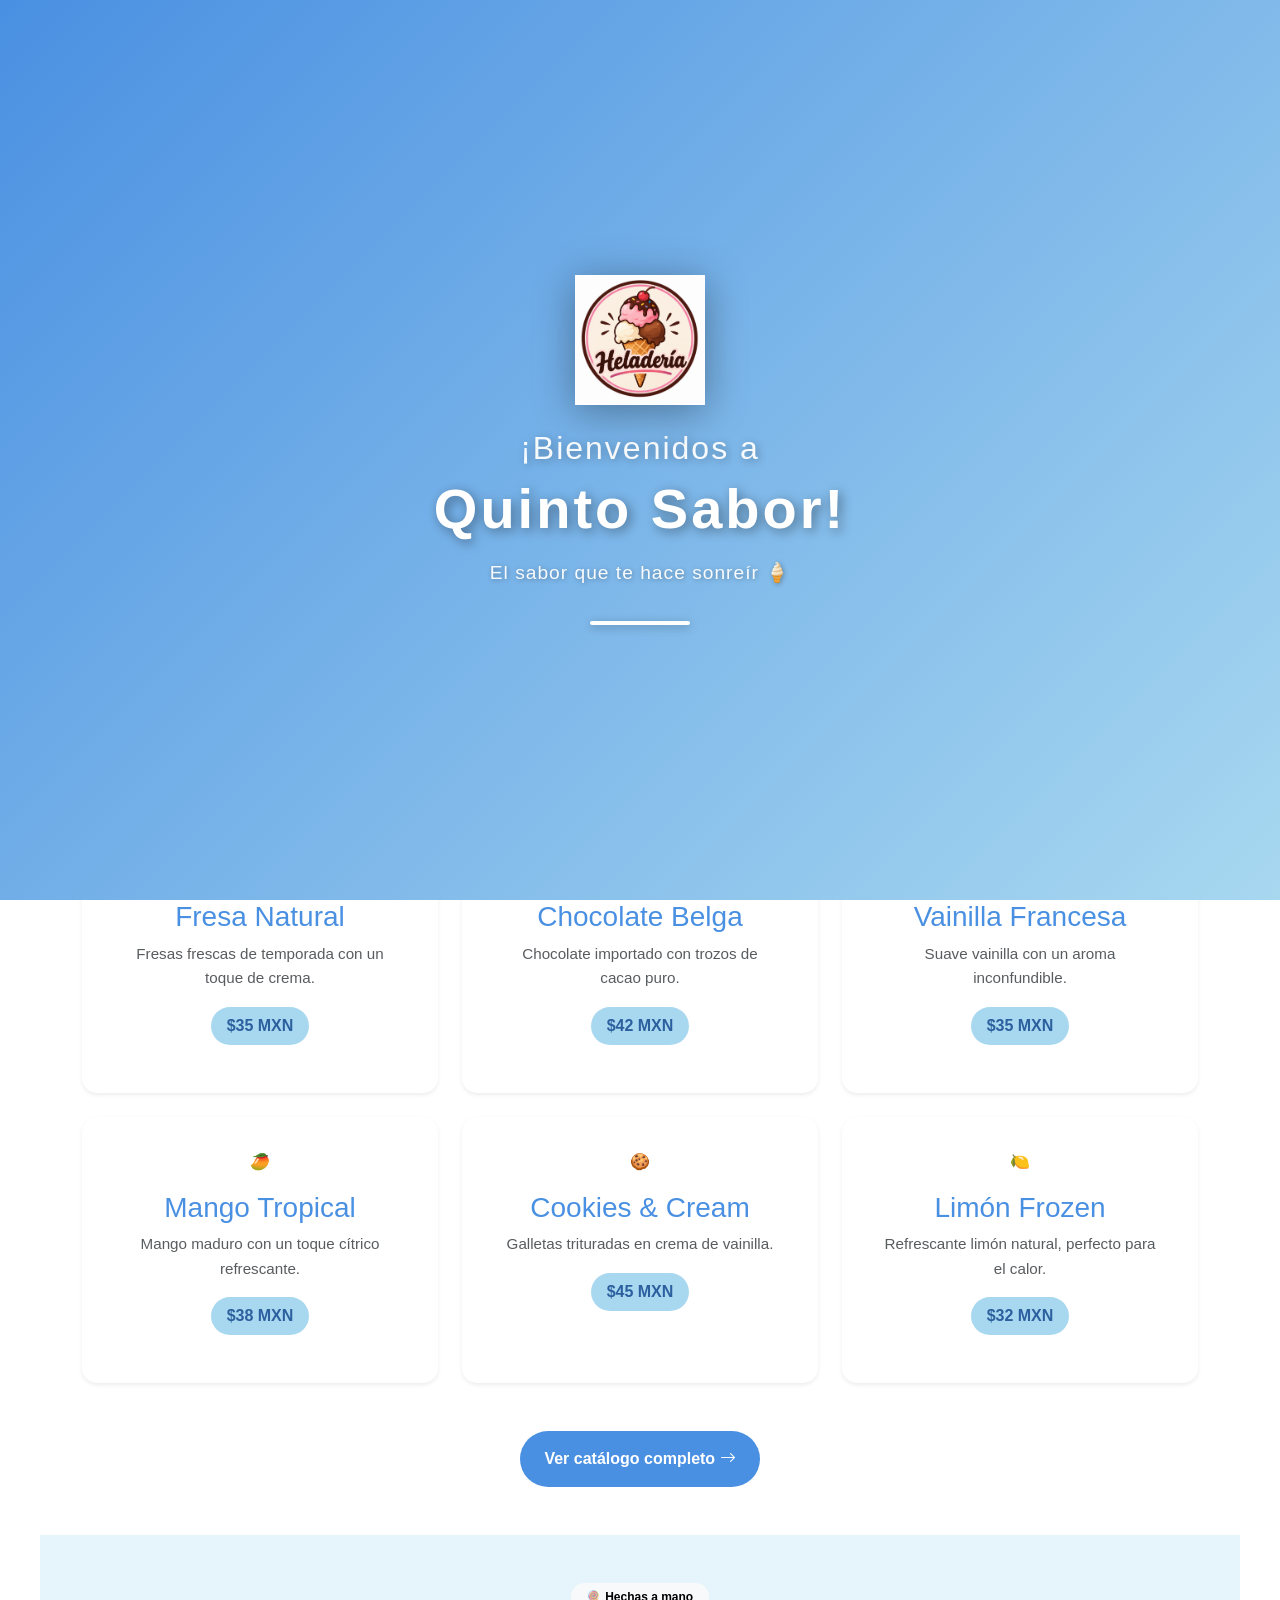
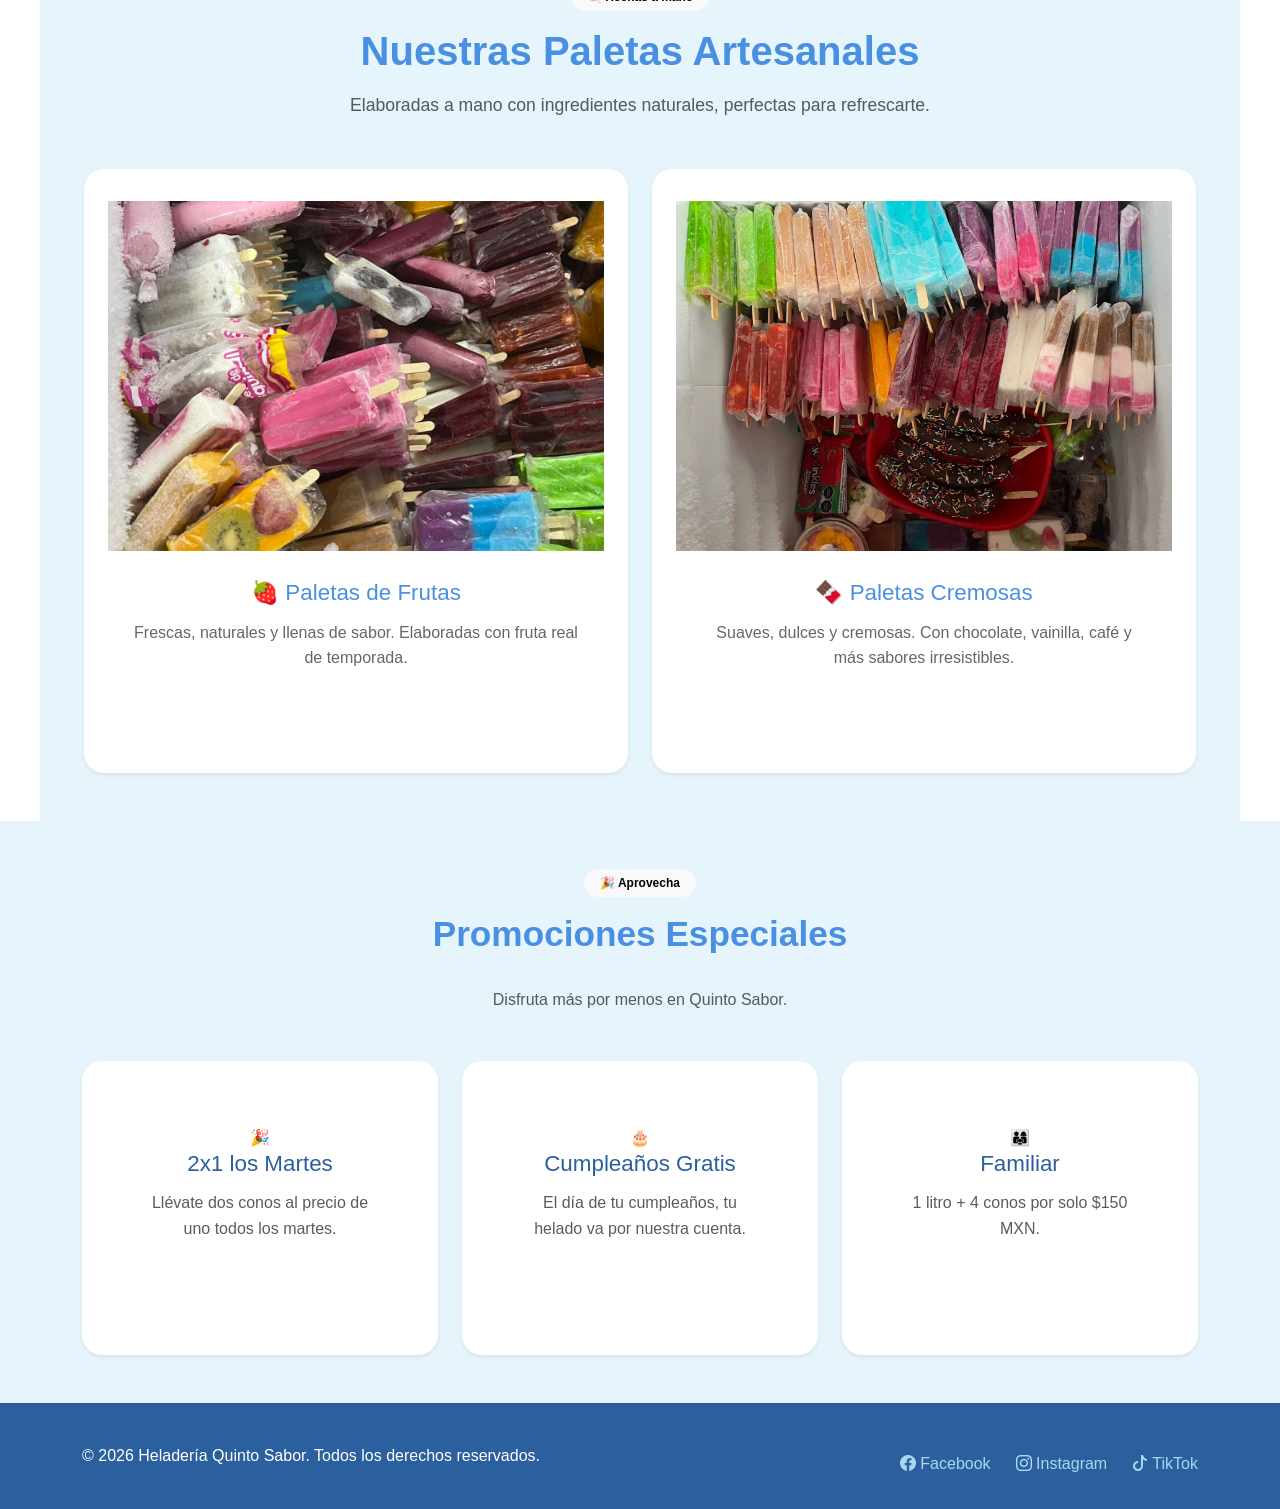
==== commit 63d09794: "yaaaaaaa" ====
--- a/index.html
+++ b/index.html
@@ -2,8 +2,6 @@
 <html lang="es">
 
 <head>
-
-    
 
     <meta charset="UTF-8">
 
@@ -30,7 +28,39 @@
 
 
 <body>
-    
+
+    <!-- =========================================
+         PANTALLA DE BIENVENIDA
+    ========================================== -->
+
+    <div class="bienvenida-overlay" id="bienvenidaOverlay">
+
+        <div class="bienvenida-contenido">
+
+            <img
+                src="Img/logo.png"
+                alt="Quinto Sabor"
+                class="bienvenida-logo"
+            >
+
+            <h1 class="bienvenida-titulo">
+                ¡Bienvenidos a
+            </h1>
+
+            <h2 class="bienvenida-nombre">
+                Quinto Sabor!
+            </h2>
+
+            <p class="bienvenida-eslogan">
+                El sabor que te hace sonreír 🍦
+            </p>
+
+            <div class="bienvenida-linea"></div>
+
+        </div>
+
+    </div>
+
 
 
     <!-- =========================================
--- a/style.css
+++ b/style.css
@@ -33,6 +33,7 @@
     color: var(--texto);
     background-color: var(--blanco);
     line-height: 1.6;
+    overflow-x: hidden;
 }
 
 /* =====================================
@@ -47,7 +48,7 @@
     align-items: center;
     position: sticky;
     top: 0;
-    z-index: 100;
+    z-index: 1000;
     box-shadow: 0 2px 10px rgba(74, 144, 226, 0.3);
     transition: padding 0.4s ease, background-color 0.4s ease;
 }
@@ -75,12 +76,12 @@
     height: 55px;
     width: auto;
     transition: transform 0.3s ease, filter 0.3s ease;
-    filter: drop-shadow(0 2px 4px rgba(0,0,0,0.2));
+    filter: drop-shadow(0 2px 4px rgba(0, 0, 0, 0.2));
 }
 
 .logo a:hover .logo-img {
     transform: scale(1.08) rotate(-5deg);
-    filter: drop-shadow(0 4px 8px rgba(0,0,0,0.3));
+    filter: drop-shadow(0 4px 8px rgba(0, 0, 0, 0.3));
 }
 
 .logo-texto {
@@ -88,7 +89,7 @@
     font-weight: bold;
     color: white;
     letter-spacing: 1px;
-    text-shadow: 2px 2px 4px rgba(0,0,0,0.3);
+    text-shadow: 2px 2px 4px rgba(0, 0, 0, 0.3);
     transition: color 0.3s ease;
     white-space: nowrap;
 }
@@ -139,6 +140,7 @@
     color: white;
     font-size: 1.8rem;
     cursor: pointer;
+    padding: 5px 10px;
 }
 
 /* =====================================
@@ -187,14 +189,8 @@
 }
 
 @keyframes fadeInUp {
-    from {
-        opacity: 0;
-        transform: translateY(30px);
-    }
-    to {
-        opacity: 1;
-        transform: translateY(0);
-    }
+    from { opacity: 0; transform: translateY(30px); }
+    to { opacity: 1; transform: translateY(0); }
 }
 
 /* =====================================
@@ -370,978 +366,7 @@
    ===================================== */
 .hero-sabores,
 .hero-mision,
-.hero-promociones {
-    background-image:
-        linear-gradient(
-            rgba(74, 144, 226, 0.65),
-            rgba(168, 216, 240, 0.65)
-        ),
-        url('Img/fondoxd.png');
-    background-size: cover;
-    background-position: center;
-    padding: 6rem 2rem;
-    text-align: center;
-    color: white;
-}
-
-/* =====================================
-   SECCIÓN SABORES COMPLETOS
-   ===================================== */
-.sabores-completos {
-    padding: 4rem 2rem;
-    max-width: 1200px;
-    margin: 0 auto;
-    background-color: var(--blanco);
-}
-
-.sabores-completos h2 {
-    text-align: center;
-    font-size: 2.5rem;
-    color: var(--azul);
-    margin-bottom: 3rem;
-}
-
-.categoria {
-    margin-bottom: 3rem;
-    scroll-margin-top: 100px;
-}
-
-.categoria h3 {
-    font-size: 1.8rem;
-    color: var(--azul-oscuro);
-    margin-bottom: 1.5rem;
-    padding-bottom: 0.5rem;
-    border-bottom: 3px solid var(--celeste);
-}
-
-.categoria .card h4 {
-    color: var(--azul);
-    margin-bottom: 0.5rem;
-    font-size: 1.2rem;
-}
-
-/* =====================================
-   MISIÓN Y VISIÓN
-   ===================================== */
-.mision-vision {
-    padding: 4rem 2rem;
-    max-width: 1000px;
-    margin: 0 auto;
-    display: grid;
-    gap: 2rem;
-}
-
-.bloque {
-    background: var(--blanco);
-    border-radius: 20px;
-    padding: 3rem 2rem;
-    box-shadow: 0 6px 25px rgba(74, 144, 226, 0.15);
-    border-left: 6px solid var(--azul);
-    transition: transform 0.3s ease, box-shadow 0.3s ease;
-}
-
-.bloque:hover {
-    transform: translateY(-5px);
-    box-shadow: 0 10px 35px rgba(74, 144, 226, 0.25);
-}
-
-.bloque-icon {
-    font-size: 3.5rem;
-    margin-bottom: 1rem;
-}
-
-.bloque h2 {
-    font-size: 2rem;
-    color: var(--azul);
-    margin-bottom: 1.5rem;
-}
-
-.bloque p {
-    font-size: 1.05rem;
-    line-height: 1.8;
-    margin-bottom: 1rem;
-    color: var(--texto);
-}
-
-/* =====================================
-   VALORES
-   ===================================== */
-.valores {
-    padding: 4rem 2rem;
-    background-color: var(--celeste-claro);
-    text-align: center;
-}
-
-.valores h2 {
-    font-size: 2.5rem;
-    color: var(--azul);
-    margin-bottom: 3rem;
-}
-
-.grid-valores {
-    display: grid;
-    grid-template-columns: repeat(auto-fit, minmax(220px, 1fr));
-    gap: 1.5rem;
-    max-width: 1100px;
-    margin: 0 auto;
-}
-
-.valor-card {
-    background: var(--blanco);
-    border-radius: 15px;
-    padding: 2rem 1.5rem;
-    box-shadow: 0 4px 15px rgba(74, 144, 226, 0.1);
-    transition: transform 0.3s ease;
-    border: 2px solid transparent;
-}
-
-.valor-card:hover {
-    transform: translateY(-8px) scale(1.03);
-    border-color: var(--celeste);
-}
-
-.valor-icon {
-    font-size: 3rem;
-    margin-bottom: 1rem;
-}
-
-.valor-card h3 {
-    color: var(--azul-oscuro);
-    margin-bottom: 0.8rem;
-    font-size: 1.3rem;
-}
-
-.valor-card p {
-    font-size: 0.95rem;
-    color: var(--texto-suave);
-}
-
-/* =====================================
-   HISTORIA
-   ===================================== */
-.historia {
-    padding: 4rem 2rem;
-    max-width: 900px;
-    margin: 0 auto;
-    text-align: center;
-    background-color: var(--blanco);
-}
-
-.historia h2 {
-    font-size: 2.5rem;
-    color: var(--azul);
-    margin-bottom: 2rem;
-}
-
-.historia p {
-    font-size: 1.1rem;
-    line-height: 1.8;
-    margin-bottom: 1.5rem;
-    color: var(--texto);
-}
-
-/* =====================================
-   SECCIÓN CTA
-   ===================================== */
-.cta {
-    background: var(--azul);
-    color: white;
-    text-align: center;
-    padding: 4rem 2rem;
-    margin-top: 2rem;
-}
-
-.cta h2 {
-    font-size: 2.2rem;
-    margin-bottom: 1rem;
-    text-shadow: 2px 2px 5px rgba(0,0,0,0.2);
-}
-
-.cta p {
-    font-size: 1.2rem;
-    margin-bottom: 2rem;
-    text-shadow: 1px 1px 3px rgba(0,0,0,0.2);
-}
-
-.cta .btn {
-    background-color: var(--blanco);
-    color: var(--azul);
-    font-weight: bold;
-}
-
-.cta .btn:hover {
-    background-color: var(--celeste);
-    color: var(--azul-oscuro);
-}
-
-/* BOTÓN GENERAL */
-.btn {
-    display: inline-block;
-    text-decoration: none;
-    background-color: var(--azul);
-    color: white;
-    padding: 12px 28px;
-    border-radius: 30px;
-    font-weight: bold;
-    border: none;
-    cursor: pointer;
-    transition: background-color 0.3s ease, transform 0.3s ease;
-}
-
-.btn:hover {
-    background-color: var(--azul-oscuro);
-    transform: scale(1.05);
-}
-
-/* =====================================
-   PÁGINA DE PROMOCIONES
-   ===================================== */
-.promos-mes {
-    padding: 4rem 2rem;
-    max-width: 1200px;
-    margin: 0 auto;
-    background-color: var(--blanco);
-}
-
-.promos-mes h2,
-.promos-especiales h2,
-.como-aplicar h2,
-.terminos h2 {
-    text-align: center;
-    font-size: 2.5rem;
-    color: var(--azul);
-    margin-bottom: 3rem;
-}
-
-.grid-promos {
-    display: grid;
-    grid-template-columns: repeat(auto-fit, minmax(280px, 1fr));
-    gap: 2rem;
-}
-
-.promo-card {
-    background: var(--blanco);
-    border-radius: 20px;
-    padding: 2.5rem 2rem;
-    text-align: center;
-    box-shadow: 0 6px 20px rgba(74, 144, 226, 0.1);
-    position: relative;
-    transition: transform 0.3s ease, box-shadow 0.3s ease;
-    border: 2px solid var(--celeste-claro);
-}
-
-.promo-card:hover {
-    transform: translateY(-10px);
-    box-shadow: 0 12px 35px rgba(74, 144, 226, 0.25);
-    border-color: var(--celeste);
-}
-
-.promo-card.destacada {
-    border: 3px solid var(--azul);
-    background: linear-gradient(135deg, #fff, var(--celeste-claro));
-}
-
-.promo-badge {
-    position: absolute;
-    top: -15px;
-    left: 50%;
-    transform: translateX(-50%);
-    background: var(--azul);
-    color: white;
-    padding: 0.4rem 1.2rem;
-    border-radius: 20px;
-    font-size: 0.85rem;
-    font-weight: bold;
-    box-shadow: 0 4px 10px rgba(74, 144, 226, 0.4);
-    animation: pulse 2s ease infinite;
-}
-
-@keyframes pulse {
-    0%, 100% {
-        transform: translateX(-50%) scale(1);
-    }
-    50% {
-        transform: translateX(-50%) scale(1.05);
-    }
-}
-
-.promo-icon {
-    font-size: 3.5rem;
-    margin-bottom: 1rem;
-}
-
-.promo-card h3 {
-    color: var(--azul-oscuro);
-    font-size: 1.4rem;
-    margin-bottom: 0.8rem;
-}
-
-.promo-card.destacada h3 {
-    color: var(--azul);
-}
-
-.promo-card p {
-    font-size: 1rem;
-    color: var(--texto-suave);
-    margin-bottom: 1.5rem;
-    line-height: 1.6;
-}
-
-.promo-precio {
-    display: flex;
-    justify-content: center;
-    align-items: center;
-    gap: 1rem;
-    margin-bottom: 1rem;
-}
-
-.precio-antes {
-    text-decoration: line-through;
-    color: #999;
-    font-size: 1rem;
-}
-
-.precio-ahora {
-    background: var(--azul);
-    color: white;
-    padding: 0.5rem 1.2rem;
-    border-radius: 25px;
-    font-weight: bold;
-    font-size: 1.1rem;
-}
-
-.promo-vigencia {
-    display: inline-block;
-    background: var(--celeste);
-    color: var(--azul-oscuro);
-    padding: 0.4rem 1rem;
-    border-radius: 15px;
-    font-size: 0.85rem;
-    font-weight: 500;
-}
-
-/* PROMOS ESPECIALES */
-.promos-especiales {
-    padding: 4rem 2rem;
-    background: var(--celeste-claro);
-    max-width: 100%;
-}
-
-.promos-especiales .grid-promos {
-    max-width: 1200px;
-    margin: 0 auto;
-}
-
-.promo-card.especial {
-    background: var(--blanco);
-    border: 2px dashed var(--azul);
-}
-
-.promo-card.especial:hover {
-    border-style: solid;
-    border-color: var(--azul-oscuro);
-}
-
-/* CÓMO APLICAR */
-.como-aplicar {
-    padding: 4rem 2rem;
-    max-width: 1200px;
-    margin: 0 auto;
-    background-color: var(--blanco);
-}
-
-.pasos {
-    display: grid;
-    grid-template-columns: repeat(auto-fit, minmax(220px, 1fr));
-    gap: 2rem;
-}
-
-.paso {
-    text-align: center;
-    padding: 2rem 1.5rem;
-    background: var(--celeste-claro);
-    border-radius: 15px;
-    box-shadow: 0 4px 15px rgba(74, 144, 226, 0.1);
-    transition: transform 0.3s ease;
-}
-
-.paso:hover {
-    transform: translateY(-8px);
-    box-shadow: 0 8px 20px rgba(74, 144, 226, 0.2);
-}
-
-.paso-numero {
-    width: 60px;
-    height: 60px;
-    background: linear-gradient(135deg, var(--azul), var(--celeste));
-    color: white;
-    border-radius: 50%;
-    display: flex;
-    align-items: center;
-    justify-content: center;
-    font-size: 1.8rem;
-    font-weight: bold;
-    margin: 0 auto 1rem;
-    box-shadow: 0 4px 15px rgba(74, 144, 226, 0.3);
-}
-
-.paso h3 {
-    color: var(--azul);
-    margin-bottom: 0.8rem;
-    font-size: 1.2rem;
-}
-
-.paso p {
-    font-size: 0.95rem;
-    color: var(--texto-suave);
-    line-height: 1.6;
-}
-
-/* TÉRMINOS */
-.terminos {
-    padding: 4rem 2rem;
-    background: var(--celeste-claro);
-    max-width: 100%;
-}
-
-.terminos h2 {
-    max-width: 900px;
-    margin-left: auto;
-    margin-right: auto;
-}
-
-.terminos ul {
-    max-width: 900px;
-    margin: 0 auto;
-    list-style: none;
-    padding: 0;
-}
-
-.terminos li {
-    background: var(--blanco);
-    padding: 1rem 1.5rem;
-    margin-bottom: 0.8rem;
-    border-radius: 10px;
-    border-left: 4px solid var(--azul);
-    font-size: 1rem;
-    color: var(--texto);
-    transition: transform 0.3s ease;
-}
-
-.terminos li:hover {
-    transform: translateX(5px);
-}
-
-.terminos li::before {
-    content: '✓ ';
-    color: var(--azul);
-    font-weight: bold;
-    margin-right: 0.5rem;
-}
-
-/* =====================================
-   PÁGINA DE CONTACTO
-   ===================================== */
-.contact-container {
-    min-height: 100vh;
-    display: flex;
-    justify-content: center;
-    align-items: center;
-    background: var(--celeste-claro);
-    padding: 20px;
-}
-
-.contact-card {
-    background: var(--blanco);
-    width: 100%;
-    max-width: 600px;
-    padding: 40px;
-    border-radius: 15px;
-    box-shadow: 0 5px 20px rgba(74, 144, 226, 0.15);
-    text-align: center;
-}
-
-.contact-card h1 {
-    margin-bottom: 15px;
-    font-size: 32px;
-    color: var(--azul);
-}
-
-.descripcion {
-    color: var(--texto-suave);
-    line-height: 1.6;
-    margin-bottom: 30px;
-}
-
-.contact-info {
-    display: flex;
-    flex-direction: column;
-    gap: 20px;
-    margin-bottom: 30px;
-}
-
-.contact-item {
-    display: flex;
-    align-items: center;
-    text-align: left;
-    padding: 18px;
-    background: var(--celeste-claro);
-    border-radius: 10px;
-    transition: 0.3s;
-}
-
-.contact-item:hover {
-    transform: translateY(-3px);
-    box-shadow: 0 4px 12px rgba(74, 144, 226, 0.15);
-}
-
-.contact-item .icon {
-    font-size: 30px;
-    margin-right: 18px;
-}
-
-.contact-item h3 {
-    margin: 0 0 5px;
-    color: var(--azul-oscuro);
-}
-
-.contact-item a {
-    color: var(--azul);
-    text-decoration: none;
-}
-
-.contact-item a:hover {
-    text-decoration: underline;
-}
-
-.btn-regresar {
-    display: inline-block;
-    padding: 12px 25px;
-    background: var(--azul);
-    color: white;
-    text-decoration: none;
-    border-radius: 8px;
-    transition: 0.3s;
-}
-
-.btn-regresar:hover {
-    background: var(--azul-oscuro);
-}
-
-/* =====================================
-   SECCIÓN DE CARTAS CON 3 IMÁGENES
-   ===================================== */
-.cartas {
-    padding: 4rem 2rem;
-    max-width: 1200px;
-    margin: 0 auto;
-    background-color: var(--blanco);
-}
-
-.cartas h2 {
-    text-align: center;
-    font-size: 2.5rem;
-    color: var(--azul);
-    margin-bottom: 3rem;
-}
-
-.grid-cartas {
-    display: grid;
-    grid-template-columns: repeat(auto-fit, minmax(280px, 1fr));
-    gap: 2rem;
-}
-
-.carta {
-    background: var(--blanco);
-    border-radius: 20px;
-    overflow: hidden;
-    box-shadow: 0 6px 20px rgba(74, 144, 226, 0.15);
-    border: 2px solid var(--celeste-claro);
-    transition: transform 0.4s ease, box-shadow 0.4s ease;
-    display: flex;
-    flex-direction: column;
-}
-
-.carta:hover {
-    transform: translateY(-10px);
-    box-shadow: 0 15px 40px rgba(74, 144, 226, 0.3);
-    border-color: var(--celeste);
-}
-
-.carta-imagen {
-    width: 100%;
-    height: 220px;
-    overflow: hidden;
-    position: relative;
-}
-
-.carta-imagen img {
-    width: 100%;
-    height: 100%;
-    object-fit: cover;
-    transition: transform 0.5s ease;
-}
-
-.carta:hover .carta-imagen img {
-    transform: scale(1.1);
-}
-
-.carta-contenido {
-    padding: 1.8rem 1.5rem;
-    text-align: center;
-    display: flex;
-    flex-direction: column;
-    flex-grow: 1;
-}
-
-.carta-contenido h3 {
-    font-size: 1.5rem;
-    color: var(--azul);
-    margin-bottom: 0.8rem;
-}
-
-.carta-contenido p {
-    font-size: 1rem;
-    color: var(--texto-suave);
-    line-height: 1.6;
-    margin-bottom: 1.5rem;
-    flex-grow: 1;
-}
-
-.carta-btn {
-    display: inline-block;
-    padding: 0.7rem 1.8rem;
-    background-color: var(--azul);
-    color: white;
-    text-decoration: none;
-    border-radius: 25px;
-    font-weight: bold;
-    font-size: 0.95rem;
-    transition: background-color 0.3s ease, transform 0.3s ease;
-    align-self: center;
-}
-
-.carta-btn:hover {
-    background-color: var(--azul-oscuro);
-    transform: scale(1.05);
-}
-
-/* =====================================
-   SECCIÓN DE PALETAS CON 2 IMÁGENES
-   ===================================== */
-.paletas {
-    padding: 5rem 2rem;
-    max-width: 1200px;
-    margin: 0 auto;
-    background-color: var(--celeste-claro);
-    text-align: center;
-}
-
-.paletas h2 {
-    font-size: 2.5rem;
-    color: var(--azul);
-    margin-bottom: 1rem;
-}
-
-.paletas-descripcion {
-    font-size: 1.1rem;
-    color: var(--texto-suave);
-    margin-bottom: 3rem;
-    max-width: 700px;
-    margin-left: auto;
-    margin-right: auto;
-    line-height: 1.7;
-}
-
-.grid-paletas {
-    display: grid;
-    grid-template-columns: repeat(2, 1fr);
-    gap: 2.5rem;
-    max-width: 1000px;
-    margin: 0 auto;
-}
-
-.paleta-card {
-    background: var(--blanco);
-    border-radius: 20px;
-    overflow: hidden;
-    box-shadow: 0 8px 25px rgba(74, 144, 226, 0.15);
-    border: 3px solid var(--blanco);
-    transition: transform 0.4s ease, box-shadow 0.4s ease, border-color 0.4s ease;
-}
-
-.paleta-card:hover {
-    transform: translateY(-10px) scale(1.02);
-    box-shadow: 0 15px 40px rgba(74, 144, 226, 0.3);
-    border-color: var(--celeste);
-}
-
-.paleta-imagen {
-    width: 100%;
-    height: 350px;
-    overflow: hidden;
-    position: relative;
-}
-
-.paleta-imagen img {
-    width: 100%;
-    height: 100%;
-    object-fit: cover;
-    transition: transform 0.6s ease;
-}
-
-.paleta-card:hover .paleta-imagen img {
-    transform: scale(1.08);
-}
-
-.paleta-info {
-    padding: 1.8rem 1.5rem;
-    text-align: center;
-}
-
-.paleta-info h3 {
-    font-size: 1.4rem;
-    color: var(--azul);
-    margin-bottom: 0.8rem;
-}
-
-.paleta-info p {
-    font-size: 1rem;
-    color: var(--texto-suave);
-    line-height: 1.6;
-}
-
-/* =====================================
-   RESPONSIVE - TABLET (max 900px)
-   ===================================== */
-@media (max-width: 900px) {
-    .grid-sabores {
-        grid-template-columns: repeat(2, 1fr);
-    }
-
-    .nav {
-        gap: 1rem;
-    }
-
-    .nav a {
-        font-size: 0.9rem;
-    }
-}
-
-/* =====================================
-   RESPONSIVE - MÓVIL (max 768px)
-   ===================================== */
-@media (max-width: 768px) {
-
-    /* HEADER */
-    .header {
-        padding: 12px 18px;
-    }
-
-    .logo-img {
-        height: 45px;
-    }
-
-    .logo-texto {
-        font-size: 1.2rem;
-    }
-
-    /* NAV MÓVIL */
-    .nav {
-        display: none;
-        flex-direction: column;
-        position: absolute;
-        top: 100%;
-        right: 0;
-        background-color: var(--azul);
-        width: 100%;
-        padding: 1rem;
-        gap: 0;
-        animation: fadeIn 0.4s ease;
-    }
-
-    .nav.active {
-        display: flex;
-    }
-
-    .nav a {
-        margin: 0.5rem 0;
-        padding: 0.8rem;
-        width: 100%;
-        text-align: center;
-    }
-
-    .menu-btn {
-        display: block;
-    }
-
-    /* HERO */
-    .hero {
-        min-height: 400px;
-        padding: 30px 15px;
-    }
-
-    .hero-content {
-        padding: 20px 15px;
-    }
-
-    .hero-content h1 {
-        font-size: 1.8rem;
-    }
-
-    .hero-content p {
-        font-size: 1rem;
-    }
-
-    /* HERO SABORES / MISIÓN / PROMOS */
-    .hero-sabores,
-    .hero-mision,
-    .hero-promociones {
-        padding: 4rem 1.5rem;
-        min-height: 300px;
-    }
-
-    /* SECCIÓN SABORES */
-    .sabores {
-        padding: 3rem 1.2rem;
-    }
-
-    .sabores h2,
-    .promociones h2,
-    .contacto h2 {
-        font-size: 1.6rem;
-    }
-
-    .grid-sabores {
-        grid-template-columns: 1fr;
-        gap: 1.2rem;
-    }
-
-    /* PROMOCIONES */
-    .promociones {
-        padding: 3rem 1.2rem;
-    }
-
-    .promo {
-        padding: 1.5rem;
-    }
-
-    /* IMAGEN DEL MENÚ */
-    .menu-imagen {
-        padding: 20px 12px;
-    }
-
-    .menu-imagen img {
-        width: 100%;
-        max-width: 100%;
-        height: auto;
-        border-radius: 10px;
-    }
-
-    /* CARTAS (3 imágenes) */
-    .cartas {
-        padding: 3rem 1.2rem;
-    }
-
-    .cartas h2 {
-        font-size: 1.6rem;
-        margin-bottom: 2rem;
-    }
-
-    .grid-cartas {
-        grid-template-columns: 1fr;
-        gap: 1.5rem;
-    }
-
-    .carta-imagen {
-        height: 200px;
-    }
-
-    .carta-contenido h3 {
-        font-size: 1.3rem;
-    }
-
-    /* PALETAS (2 imágenes) */
-    .paletas {
-        padding: 3rem 1.2rem;
-    }
-
-    .paletas h2 {
-        font-size: 1.6rem;
-    }
-
-    .paletas-descripcion {
-        font-size: 1rem;
-        margin-bottom: 2rem;
-    }
-
-    .grid-paletas {
-        grid-template-columns: 1fr;
-        gap: 1.8rem;
-    }
-
-    .paleta-imagen {
-        height: 280px;
-    }
-
-    .paleta-info {
-        padding: 1.5rem 1.2rem;
-    }
-
-    .paleta-info h3 {
-        font-size: 1.2rem;
-    }
-
-    /* SABORES COMPLETOS */
-    .sabores-completos {
-        padding: 3rem 1.2rem;
-    }
-
-    .sabores-completos h2 {
-        font-size: 1.8rem;
-        margin-bottom: 2rem;
-    }
-
-    .categoria h3 {
-        font-size: 1.4rem;
-    }
-
-    .categoria {
-        scroll-margin-top: 70px;
-    }
-
-    /* MISIÓN Y VISIÓN */
-    .mision-vision {
-        padding: 3rem 1.2rem;
-    }
-
-    .bloque {
-        padding: 2rem 1.5rem;
-    }
-
-    .bloque h2 {
-        font-size: 1.6rem;
-    }
-
-    .bloque p {
-        font-size: 1rem;
-    }
-
-    /* VALORES */
-    .valores {
-        padding: 3rem 1.2rem;
-    }
-
-    .valores h2 {
-        font-size: 1.8rem;
-        margin-bottom: 2.5rem;
-    }
-}
-/* =====================================
-   PÁGINA NOSOTROS
-   ===================================== */
-
-/* HERO NOSOTROS */
+.hero-promociones,
 .hero-nosotros {
     background-image:
         linear-gradient(
@@ -1354,9 +379,738 @@
     padding: 6rem 2rem;
     text-align: center;
     color: white;
-}
-
-/* SECCIÓN QUIÉNES SOMOS */
+    min-height: 350px;
+    display: flex;
+    align-items: center;
+    justify-content: center;
+}
+
+/* =====================================
+   SECCIÓN SABORES COMPLETOS
+   ===================================== */
+.sabores-completos {
+    padding: 4rem 2rem;
+    max-width: 1200px;
+    margin: 0 auto;
+    background-color: var(--blanco);
+}
+
+.sabores-completos h2 {
+    text-align: center;
+    font-size: 2.5rem;
+    color: var(--azul);
+    margin-bottom: 3rem;
+}
+
+.categoria {
+    margin-bottom: 3rem;
+    scroll-margin-top: 100px;
+}
+
+.categoria h3 {
+    font-size: 1.8rem;
+    color: var(--azul-oscuro);
+    margin-bottom: 1.5rem;
+    padding-bottom: 0.5rem;
+    border-bottom: 3px solid var(--celeste);
+}
+
+.categoria .card h4 {
+    color: var(--azul);
+    margin-bottom: 0.5rem;
+    font-size: 1.2rem;
+}
+
+/* =====================================
+   MISIÓN Y VISIÓN
+   ===================================== */
+.mision-vision {
+    padding: 4rem 2rem;
+    max-width: 1000px;
+    margin: 0 auto;
+    display: grid;
+    gap: 2rem;
+}
+
+.bloque {
+    background: var(--blanco);
+    border-radius: 20px;
+    padding: 3rem 2rem;
+    box-shadow: 0 6px 25px rgba(74, 144, 226, 0.15);
+    border-left: 6px solid var(--azul);
+    transition: transform 0.3s ease, box-shadow 0.3s ease;
+}
+
+.bloque:hover {
+    transform: translateY(-5px);
+    box-shadow: 0 10px 35px rgba(74, 144, 226, 0.25);
+}
+
+.bloque-icon {
+    font-size: 3.5rem;
+    margin-bottom: 1rem;
+}
+
+.bloque h2 {
+    font-size: 2rem;
+    color: var(--azul);
+    margin-bottom: 1.5rem;
+}
+
+.bloque p {
+    font-size: 1.05rem;
+    line-height: 1.8;
+    margin-bottom: 1rem;
+    color: var(--texto);
+}
+
+/* =====================================
+   VALORES
+   ===================================== */
+.valores {
+    padding: 4rem 2rem;
+    background-color: var(--celeste-claro);
+    text-align: center;
+}
+
+.valores h2 {
+    font-size: 2.5rem;
+    color: var(--azul);
+    margin-bottom: 3rem;
+}
+
+.grid-valores {
+    display: grid;
+    grid-template-columns: repeat(auto-fit, minmax(220px, 1fr));
+    gap: 1.5rem;
+    max-width: 1100px;
+    margin: 0 auto;
+}
+
+.valor-card {
+    background: var(--blanco);
+    border-radius: 15px;
+    padding: 2rem 1.5rem;
+    box-shadow: 0 4px 15px rgba(74, 144, 226, 0.1);
+    transition: transform 0.3s ease;
+    border: 2px solid transparent;
+}
+
+.valor-card:hover {
+    transform: translateY(-8px) scale(1.03);
+    border-color: var(--celeste);
+}
+
+.valor-icon {
+    font-size: 3rem;
+    margin-bottom: 1rem;
+}
+
+.valor-card h3 {
+    color: var(--azul-oscuro);
+    margin-bottom: 0.8rem;
+    font-size: 1.3rem;
+}
+
+.valor-card p {
+    font-size: 0.95rem;
+    color: var(--texto-suave);
+}
+
+/* =====================================
+   HISTORIA
+   ===================================== */
+.historia {
+    padding: 4rem 2rem;
+    max-width: 900px;
+    margin: 0 auto;
+    text-align: center;
+    background-color: var(--blanco);
+}
+
+.historia h2 {
+    font-size: 2.5rem;
+    color: var(--azul);
+    margin-bottom: 2rem;
+}
+
+.historia p {
+    font-size: 1.1rem;
+    line-height: 1.8;
+    margin-bottom: 1.5rem;
+    color: var(--texto);
+}
+
+/* =====================================
+   SECCIÓN CTA
+   ===================================== */
+.cta {
+    background: var(--azul);
+    color: white;
+    text-align: center;
+    padding: 4rem 2rem;
+    margin-top: 2rem;
+}
+
+.cta h2 {
+    font-size: 2.2rem;
+    margin-bottom: 1rem;
+    text-shadow: 2px 2px 5px rgba(0, 0, 0, 0.2);
+}
+
+.cta p {
+    font-size: 1.2rem;
+    margin-bottom: 2rem;
+    text-shadow: 1px 1px 3px rgba(0, 0, 0, 0.2);
+}
+
+.cta .btn {
+    background-color: var(--blanco);
+    color: var(--azul);
+    font-weight: bold;
+}
+
+.cta .btn:hover {
+    background-color: var(--celeste);
+    color: var(--azul-oscuro);
+}
+
+/* BOTÓN GENERAL */
+.btn {
+    display: inline-block;
+    text-decoration: none;
+    background-color: var(--azul);
+    color: white;
+    padding: 12px 28px;
+    border-radius: 30px;
+    font-weight: bold;
+    border: none;
+    cursor: pointer;
+    transition: background-color 0.3s ease, transform 0.3s ease;
+}
+
+.btn:hover {
+    background-color: var(--azul-oscuro);
+    transform: scale(1.05);
+}
+
+/* =====================================
+   PÁGINA DE PROMOCIONES
+   ===================================== */
+.promos-mes {
+    padding: 4rem 2rem;
+    max-width: 1200px;
+    margin: 0 auto;
+    background-color: var(--blanco);
+}
+
+.promos-mes h2,
+.promos-especiales h2,
+.como-aplicar h2,
+.terminos h2 {
+    text-align: center;
+    font-size: 2.5rem;
+    color: var(--azul);
+    margin-bottom: 3rem;
+}
+
+.grid-promos {
+    display: grid;
+    grid-template-columns: repeat(auto-fit, minmax(280px, 1fr));
+    gap: 2rem;
+}
+
+.promo-card {
+    background: var(--blanco);
+    border-radius: 20px;
+    padding: 2.5rem 2rem;
+    text-align: center;
+    box-shadow: 0 6px 20px rgba(74, 144, 226, 0.1);
+    position: relative;
+    transition: transform 0.3s ease, box-shadow 0.3s ease;
+    border: 2px solid var(--celeste-claro);
+}
+
+.promo-card:hover {
+    transform: translateY(-10px);
+    box-shadow: 0 12px 35px rgba(74, 144, 226, 0.25);
+    border-color: var(--celeste);
+}
+
+.promo-card.destacada {
+    border: 3px solid var(--azul);
+    background: linear-gradient(135deg, #fff, var(--celeste-claro));
+}
+
+.promo-badge {
+    position: absolute;
+    top: -15px;
+    left: 50%;
+    transform: translateX(-50%);
+    background: var(--azul);
+    color: white;
+    padding: 0.4rem 1.2rem;
+    border-radius: 20px;
+    font-size: 0.85rem;
+    font-weight: bold;
+    box-shadow: 0 4px 10px rgba(74, 144, 226, 0.4);
+    animation: pulse 2s ease infinite;
+}
+
+@keyframes pulse {
+    0%, 100% { transform: translateX(-50%) scale(1); }
+    50% { transform: translateX(-50%) scale(1.05); }
+}
+
+.promo-icon {
+    font-size: 3.5rem;
+    margin-bottom: 1rem;
+}
+
+.promo-card h3 {
+    color: var(--azul-oscuro);
+    font-size: 1.4rem;
+    margin-bottom: 0.8rem;
+}
+
+.promo-card.destacada h3 {
+    color: var(--azul);
+}
+
+.promo-card p {
+    font-size: 1rem;
+    color: var(--texto-suave);
+    margin-bottom: 1.5rem;
+    line-height: 1.6;
+}
+
+.promo-precio {
+    display: flex;
+    justify-content: center;
+    align-items: center;
+    gap: 1rem;
+    margin-bottom: 1rem;
+}
+
+.precio-antes {
+    text-decoration: line-through;
+    color: #999;
+    font-size: 1rem;
+}
+
+.precio-ahora {
+    background: var(--azul);
+    color: white;
+    padding: 0.5rem 1.2rem;
+    border-radius: 25px;
+    font-weight: bold;
+    font-size: 1.1rem;
+}
+
+.promo-vigencia {
+    display: inline-block;
+    background: var(--celeste);
+    color: var(--azul-oscuro);
+    padding: 0.4rem 1rem;
+    border-radius: 15px;
+    font-size: 0.85rem;
+    font-weight: 500;
+}
+
+/* PROMOS ESPECIALES */
+.promos-especiales {
+    padding: 4rem 2rem;
+    background: var(--celeste-claro);
+    max-width: 100%;
+}
+
+.promos-especiales .grid-promos {
+    max-width: 1200px;
+    margin: 0 auto;
+}
+
+.promo-card.especial {
+    background: var(--blanco);
+    border: 2px dashed var(--azul);
+}
+
+.promo-card.especial:hover {
+    border-style: solid;
+    border-color: var(--azul-oscuro);
+}
+
+/* CÓMO APLICAR */
+.como-aplicar {
+    padding: 4rem 2rem;
+    max-width: 1200px;
+    margin: 0 auto;
+    background-color: var(--blanco);
+}
+
+.pasos {
+    display: grid;
+    grid-template-columns: repeat(auto-fit, minmax(220px, 1fr));
+    gap: 2rem;
+}
+
+.paso {
+    text-align: center;
+    padding: 2rem 1.5rem;
+    background: var(--celeste-claro);
+    border-radius: 15px;
+    box-shadow: 0 4px 15px rgba(74, 144, 226, 0.1);
+    transition: transform 0.3s ease;
+}
+
+.paso:hover {
+    transform: translateY(-8px);
+    box-shadow: 0 8px 20px rgba(74, 144, 226, 0.2);
+}
+
+.paso-numero {
+    width: 60px;
+    height: 60px;
+    background: linear-gradient(135deg, var(--azul), var(--celeste));
+    color: white;
+    border-radius: 50%;
+    display: flex;
+    align-items: center;
+    justify-content: center;
+    font-size: 1.8rem;
+    font-weight: bold;
+    margin: 0 auto 1rem;
+    box-shadow: 0 4px 15px rgba(74, 144, 226, 0.3);
+}
+
+.paso h3 {
+    color: var(--azul);
+    margin-bottom: 0.8rem;
+    font-size: 1.2rem;
+}
+
+.paso p {
+    font-size: 0.95rem;
+    color: var(--texto-suave);
+    line-height: 1.6;
+}
+
+/* TÉRMINOS */
+.terminos {
+    padding: 4rem 2rem;
+    background: var(--celeste-claro);
+    max-width: 100%;
+}
+
+.terminos h2 {
+    max-width: 900px;
+    margin-left: auto;
+    margin-right: auto;
+}
+
+.terminos ul {
+    max-width: 900px;
+    margin: 0 auto;
+    list-style: none;
+    padding: 0;
+}
+
+.terminos li {
+    background: var(--blanco);
+    padding: 1rem 1.5rem;
+    margin-bottom: 0.8rem;
+    border-radius: 10px;
+    border-left: 4px solid var(--azul);
+    font-size: 1rem;
+    color: var(--texto);
+    transition: transform 0.3s ease;
+}
+
+.terminos li:hover {
+    transform: translateX(5px);
+}
+
+.terminos li::before {
+    content: '✓ ';
+    color: var(--azul);
+    font-weight: bold;
+    margin-right: 0.5rem;
+}
+
+/* =====================================
+   PÁGINA DE CONTACTO
+   ===================================== */
+.contact-container {
+    min-height: 100vh;
+    display: flex;
+    justify-content: center;
+    align-items: center;
+    background: var(--celeste-claro);
+    padding: 20px;
+}
+
+.contact-card {
+    background: var(--blanco);
+    width: 100%;
+    max-width: 600px;
+    padding: 40px;
+    border-radius: 15px;
+    box-shadow: 0 5px 20px rgba(74, 144, 226, 0.15);
+    text-align: center;
+}
+
+.contact-card h1 {
+    margin-bottom: 15px;
+    font-size: 32px;
+    color: var(--azul);
+}
+
+.descripcion {
+    color: var(--texto-suave);
+    line-height: 1.6;
+    margin-bottom: 30px;
+}
+
+.contact-info {
+    display: flex;
+    flex-direction: column;
+    gap: 20px;
+    margin-bottom: 30px;
+}
+
+.contact-item {
+    display: flex;
+    align-items: center;
+    text-align: left;
+    padding: 18px;
+    background: var(--celeste-claro);
+    border-radius: 10px;
+    transition: 0.3s;
+}
+
+.contact-item:hover {
+    transform: translateY(-3px);
+    box-shadow: 0 4px 12px rgba(74, 144, 226, 0.15);
+}
+
+.contact-item .icon {
+    font-size: 30px;
+    margin-right: 18px;
+}
+
+.contact-item h3 {
+    margin: 0 0 5px;
+    color: var(--azul-oscuro);
+}
+
+.contact-item a {
+    color: var(--azul);
+    text-decoration: none;
+}
+
+.contact-item a:hover {
+    text-decoration: underline;
+}
+
+.btn-regresar {
+    display: inline-block;
+    padding: 12px 25px;
+    background: var(--azul);
+    color: white;
+    text-decoration: none;
+    border-radius: 8px;
+    transition: 0.3s;
+}
+
+.btn-regresar:hover {
+    background: var(--azul-oscuro);
+}
+
+/* =====================================
+   SECCIÓN DE CARTAS CON 3 IMÁGENES
+   ===================================== */
+.cartas {
+    padding: 4rem 2rem;
+    max-width: 1200px;
+    margin: 0 auto;
+    background-color: var(--blanco);
+}
+
+.cartas h2 {
+    text-align: center;
+    font-size: 2.5rem;
+    color: var(--azul);
+    margin-bottom: 3rem;
+}
+
+.grid-cartas {
+    display: grid;
+    grid-template-columns: repeat(auto-fit, minmax(280px, 1fr));
+    gap: 2rem;
+}
+
+.carta {
+    background: var(--blanco);
+    border-radius: 20px;
+    overflow: hidden;
+    box-shadow: 0 6px 20px rgba(74, 144, 226, 0.15);
+    border: 2px solid var(--celeste-claro);
+    transition: transform 0.4s ease, box-shadow 0.4s ease;
+    display: flex;
+    flex-direction: column;
+}
+
+.carta:hover {
+    transform: translateY(-10px);
+    box-shadow: 0 15px 40px rgba(74, 144, 226, 0.3);
+    border-color: var(--celeste);
+}
+
+.carta-imagen {
+    width: 100%;
+    height: 220px;
+    overflow: hidden;
+    position: relative;
+}
+
+.carta-imagen img {
+    width: 100%;
+    height: 100%;
+    object-fit: cover;
+    transition: transform 0.5s ease;
+}
+
+.carta:hover .carta-imagen img {
+    transform: scale(1.1);
+}
+
+.carta-contenido {
+    padding: 1.8rem 1.5rem;
+    text-align: center;
+    display: flex;
+    flex-direction: column;
+    flex-grow: 1;
+}
+
+.carta-contenido h3 {
+    font-size: 1.5rem;
+    color: var(--azul);
+    margin-bottom: 0.8rem;
+}
+
+.carta-contenido p {
+    font-size: 1rem;
+    color: var(--texto-suave);
+    line-height: 1.6;
+    margin-bottom: 1.5rem;
+    flex-grow: 1;
+}
+
+.carta-btn {
+    display: inline-block;
+    padding: 0.7rem 1.8rem;
+    background-color: var(--azul);
+    color: white;
+    text-decoration: none;
+    border-radius: 25px;
+    font-weight: bold;
+    font-size: 0.95rem;
+    transition: background-color 0.3s ease, transform 0.3s ease;
+    align-self: center;
+}
+
+.carta-btn:hover {
+    background-color: var(--azul-oscuro);
+    transform: scale(1.05);
+}
+
+/* =====================================
+   SECCIÓN DE PALETAS CON 2 IMÁGENES
+   ===================================== */
+.paletas {
+    padding: 5rem 2rem;
+    max-width: 1200px;
+    margin: 0 auto;
+    background-color: var(--celeste-claro);
+    text-align: center;
+}
+
+.paletas h2 {
+    font-size: 2.5rem;
+    color: var(--azul);
+    margin-bottom: 1rem;
+}
+
+.paletas-descripcion {
+    font-size: 1.1rem;
+    color: var(--texto-suave);
+    margin-bottom: 3rem;
+    max-width: 700px;
+    margin-left: auto;
+    margin-right: auto;
+    line-height: 1.7;
+}
+
+.grid-paletas {
+    display: grid;
+    grid-template-columns: repeat(2, 1fr);
+    gap: 2.5rem;
+    max-width: 1000px;
+    margin: 0 auto;
+}
+
+.paleta-card {
+    background: var(--blanco);
+    border-radius: 20px;
+    overflow: hidden;
+    box-shadow: 0 8px 25px rgba(74, 144, 226, 0.15);
+    border: 3px solid var(--blanco);
+    transition: transform 0.4s ease, box-shadow 0.4s ease, border-color 0.4s ease;
+}
+
+.paleta-card:hover {
+    transform: translateY(-10px) scale(1.02);
+    box-shadow: 0 15px 40px rgba(74, 144, 226, 0.3);
+    border-color: var(--celeste);
+}
+
+.paleta-imagen {
+    width: 100%;
+    height: 350px;
+    overflow: hidden;
+    position: relative;
+}
+
+.paleta-imagen img {
+    width: 100%;
+    height: 100%;
+    object-fit: cover;
+    transition: transform 0.6s ease;
+}
+
+.paleta-card:hover .paleta-imagen img {
+    transform: scale(1.08);
+}
+
+.paleta-info {
+    padding: 1.8rem 1.5rem;
+    text-align: center;
+}
+
+.paleta-info h3 {
+    font-size: 1.4rem;
+    color: var(--azul);
+    margin-bottom: 0.8rem;
+}
+
+.paleta-info p {
+    font-size: 1rem;
+    color: var(--texto-suave);
+    line-height: 1.6;
+}
+
+/* =====================================
+   PÁGINA NOSOTROS
+   ===================================== */
 .nosotros-intro {
     padding: 4rem 2rem;
     max-width: 900px;
@@ -1379,10 +1133,54 @@
     margin: 0 auto;
 }
 
-/* SECCIÓN FILOSOFÍA */
+.nosotros-esencia {
+    padding: 4rem 2rem;
+    background-color: var(--celeste-claro);
+}
+
+.esencia-grid {
+    max-width: 1100px;
+    margin: 0 auto;
+    display: grid;
+    grid-template-columns: 1fr 1fr;
+    gap: 3rem;
+    align-items: center;
+}
+
+.esencia-imagen {
+    border-radius: 20px;
+    overflow: hidden;
+    box-shadow: 0 10px 30px rgba(74, 144, 226, 0.25);
+}
+
+.esencia-imagen img {
+    width: 100%;
+    height: 100%;
+    object-fit: cover;
+    display: block;
+    transition: transform 0.5s ease;
+}
+
+.esencia-imagen:hover img {
+    transform: scale(1.05);
+}
+
+.esencia-texto h2 {
+    font-size: 2.2rem;
+    color: var(--azul);
+    margin-bottom: 1.5rem;
+}
+
+.esencia-texto p {
+    font-size: 1.05rem;
+    line-height: 1.8;
+    color: var(--texto);
+    margin-bottom: 1rem;
+}
+
 .nosotros-filosofia {
     padding: 4rem 2rem;
-    background-color: var(--celeste-claro);
+    background-color: var(--blanco);
 }
 
 .filosofia-bloque {
@@ -1420,13 +1218,12 @@
     color: var(--texto);
 }
 
-/* SECCIÓN LO QUE NOS DESTACA */
 .nosotros-destaca {
     padding: 4rem 2rem;
     max-width: 1200px;
     margin: 0 auto;
     text-align: center;
-    background-color: var(--blanco);
+    background-color: var(--celeste-claro);
 }
 
 .nosotros-destaca h2 {
@@ -1446,251 +1243,474 @@
     border-radius: 15px;
     padding: 2rem 1.5rem;
     box-shadow: 0 4px 15px rgba(74, 144, 226, 0.1);
-    border: 2px solid var(--celeste-claro);
-    transition: transform 0.3s ease, border-color 0.3s ease;
-}
-
-.destaca-card:hover {
-    transform: translateY(-8px);
-    border-color: var(--celeste);
-}
-
-.destaca-icon {
-    font-size: 3rem;
-    margin-bottom: 1rem;
-}
-
-.destaca-card h3 {
-    color: var(--azul);
-    margin-bottom: 0.8rem;
-    font-size: 1.2rem;
-}
-
-.destaca-card p {
-    font-size: 0.95rem;
-    color: var(--texto-suave);
-    line-height: 1.6;
-}
-
-/* RESPONSIVE NOSOTROS */
-@media (max-width: 768px) {
-    .nosotros-intro h2,
-    .nosotros-destaca h2 {
-        font-size: 1.8rem;
-    }
-
-    .nosotros-texto {
-        font-size: 1rem;
-    }
-
-    .filosofia-bloque {
-        padding: 2rem 1.5rem;
-    }
-
-    .filosofia-bloque h2 {
-        font-size: 1.6rem;
-    }
-
-    .filosofia-bloque p {
-        font-size: 1rem;
-    }
-
-    .grid-destaca {
-        grid-template-columns: 1fr;
-        gap: 1.5rem;
-    }
-
-    .hero-nosotros {
-        padding: 4rem 1.5rem;
-        min-height: 300px;
-    }
-}
-/* =====================================
-   PÁGINA NOSOTROS
-   ===================================== */
-
-/* HERO NOSOTROS */
-.hero-nosotros {
-    background-image:
-        linear-gradient(
-            rgba(74, 144, 226, 0.65),
-            rgba(168, 216, 240, 0.65)
-        ),
-        url('Img/fondoxd.png');
-    background-size: cover;
-    background-position: center;
-    padding: 6rem 2rem;
-    text-align: center;
-    color: white;
-    min-height: 350px;
+    transition: transform 0.3s ease;
+    border: 2px solid transparent;}
+    /* =========================================================
+   CATÁLOGO DE SABORES - DISEÑO COMPLETO (FIX)
+   ========================================================= */
+
+/* =========================================================
+   ENCABEZADO DEL CATÁLOGO (HERO)
+   ========================================================= */
+.catalogo-hero {
+    min-height: 380px;
     display: flex;
     align-items: center;
     justify-content: center;
-}
-
-/* SECCIÓN QUIÉNES SOMOS */
-.nosotros-intro {
-    padding: 4rem 2rem;
-    max-width: 900px;
-    margin: 0 auto;
-    text-align: center;
-    background-color: var(--blanco);
-}
-
-.nosotros-intro h2 {
-    font-size: 2.5rem;
-    color: var(--azul);
-    margin-bottom: 2rem;
-}
-
-.nosotros-texto {
-    font-size: 1.15rem;
-    line-height: 1.9;
-    color: var(--texto);
-    max-width: 800px;
-    margin: 0 auto;
-}
-
-/* SECCIÓN NUESTRA ESENCIA (con imagen) */
-.nosotros-esencia {
-    padding: 4rem 2rem;
-    background-color: var(--celeste-claro);
-}
-
-.esencia-grid {
-    max-width: 1100px;
-    margin: 0 auto;
-    display: grid;
-    grid-template-columns: 1fr 1fr;
-    gap: 3rem;
-    align-items: center;
-}
-
-.esencia-imagen {
-    border-radius: 20px;
+    text-align: center;
+    padding: 70px 20px;
+
+    background:
+        linear-gradient(
+            rgba(48, 104, 170, 0.78),
+            rgba(105, 163, 210, 0.70)
+        ),
+        url('Img/fondoxd.png') center/cover no-repeat;
+}
+
+.catalogo-hero-contenido {
+    width: 100%;
+    max-width: 850px;
+    padding: 45px 35px;
+
+    background: rgba(255, 255, 255, 0.12);
+    border: 1px solid rgba(255, 255, 255, 0.30);
+    border-radius: 18px;
+
+    backdrop-filter: blur(6px);
+    -webkit-backdrop-filter: blur(6px);
+
+    box-shadow: 0 15px 40px rgba(0, 0, 0, 0.15);
+}
+
+.catalogo-hero h1 {
+    margin: 0 0 15px;
+    color: #ffffff;
+    font-size: clamp(2.4rem, 5vw, 4rem);
+    font-weight: 700;
+    text-shadow: 0 3px 10px rgba(0, 0, 0, 0.30);
+}
+
+.catalogo-hero p {
+    margin: 0;
+    color: #ffffff;
+    font-size: 1.1rem;
+    line-height: 1.7;
+    text-shadow: 0 2px 5px rgba(0, 0, 0, 0.20);
+}
+
+/* =========================================================
+   INTRODUCCIÓN
+   ========================================================= */
+.catalogo-intro {
+    max-width: 850px;
+    margin: 0 auto;
+    padding: 65px 20px 35px;
+    text-align: center;
+}
+
+.catalogo-intro h2 {
+    margin-bottom: 12px;
+    color: var(--azul-oscuro);
+    font-size: clamp(2rem, 4vw, 2.7rem);
+    font-weight: 700;
+}
+
+.catalogo-intro p {
+    max-width: 700px;
+    margin: 0 auto;
+    color: #64748b;
+    font-size: 1.05rem;
+    line-height: 1.8;
+}
+
+/* =========================================================
+   GALERÍA DESTACADA
+   ========================================================= */
+.catalogo-galeria {
+    background-color: #f8fafc;
+    padding: 60px 20px;
+}
+
+.catalogo-descripcion {
+    max-width: 650px;
+}
+
+/* =========================================================
+   TARJETAS DE SABORES (GALERÍA)
+   ========================================================= */
+.sabor-card {
+    border-radius: 15px !important;
     overflow: hidden;
-    box-shadow: 0 10px 30px rgba(74, 144, 226, 0.25);
-}
-
-.esencia-imagen img {
+    transition: transform 0.3s ease, box-shadow 0.3s ease;
+    background: #ffffff;
+    height: 100%;
+}
+
+.sabor-card:hover {
+    transform: translateY(-8px);
+    box-shadow: 0 15px 35px rgba(74, 144, 226, 0.25) !important;
+}
+
+.sabor-imagen {
+    position: relative;
+    width: 100%;
+    height: 220px;
+    overflow: hidden;
+    border-radius: 15px 15px 0 0;
+}
+
+.sabor-imagen img {
     width: 100%;
     height: 100%;
     object-fit: cover;
-    display: block;
     transition: transform 0.5s ease;
 }
 
-.esencia-imagen:hover img {
-    transform: scale(1.05);
-}
-
-.esencia-texto h2 {
-    font-size: 2.2rem;
-    color: var(--azul);
-    margin-bottom: 1.5rem;
-}
-
-.esencia-texto p {
-    font-size: 1.05rem;
-    line-height: 1.8;
-    color: var(--texto);
-    margin-bottom: 1rem;
-}
-
-/* SECCIÓN FILOSOFÍA */
-.nosotros-filosofia {
-    padding: 4rem 2rem;
-    background-color: var(--blanco);
-}
-
-.filosofia-bloque {
-    max-width: 900px;
-    margin: 0 auto;
-    text-align: center;
-    background: var(--blanco);
+.sabor-card:hover .sabor-imagen img {
+    transform: scale(1.1);
+}
+
+.sabor-badge {
+    position: absolute;
+    top: 12px;
+    right: 12px;
+    background: var(--azul);
+    color: white;
+    padding: 6px 14px;
     border-radius: 20px;
-    padding: 3rem 2.5rem;
-    box-shadow: 0 6px 25px rgba(74, 144, 226, 0.15);
-    border-left: 6px solid var(--azul);
-    transition: transform 0.3s ease, box-shadow 0.3s ease;
-}
-
-.filosofia-bloque:hover {
-    transform: translateY(-5px);
-    box-shadow: 0 10px 35px rgba(74, 144, 226, 0.25);
-}
-
-.filosofia-icon {
-    font-size: 3.5rem;
-    margin-bottom: 1rem;
-}
-
-.filosofia-bloque h2 {
-    font-size: 2rem;
-    color: var(--azul);
-    margin-bottom: 1.5rem;
-}
-
-.filosofia-bloque p {
-    font-size: 1.05rem;
-    line-height: 1.8;
-    margin-bottom: 1rem;
-    color: var(--texto);
-}
-
-/* SECCIÓN LO QUE NOS DESTACA */
-.nosotros-destaca {
-    padding: 4rem 2rem;
-    max-width: 1200px;
-    margin: 0 auto;
-    text-align: center;
-    background-color: var(--celeste-claro);
-}
-
-.nosotros-destaca h2 {
-    font-size: 2.5rem;
-    color: var(--azul);
-    margin-bottom: 3rem;
-}
-
-.grid-destaca {
+    font-size: 0.8rem;
+    font-weight: bold;
+    box-shadow: 0 2px 8px rgba(0, 0, 0, 0.2);
+}
+
+.precio-sabor {
+    font-size: 1.3rem;
+    font-weight: bold;
+    color: var(--azul);
+}
+
+.precio-sabor small {
+    font-size: 0.8rem;
+    color: var(--texto-suave);
+}
+
+.presentacion-sabor {
+    font-size: 1.5rem;
+}
+
+/* =========================================================
+   CATEGORÍAS DEL CATÁLOGO
+   ========================================================= */
+.catalogo-categoria {
+    max-width: 1150px;
+    margin: 0 auto;
+    padding: 40px 20px 65px;
+}
+
+.categoria-frutales {
+    max-width: none;
+    padding-left: max(20px, calc((100% - 1150px) / 2));
+    padding-right: max(20px, calc((100% - 1150px) / 2));
+    background-color: #eef7fc;
+}
+
+.categoria-sin-lactosa {
+    margin-bottom: 20px;
+}
+
+.categoria-titulo {
+    display: flex;
+    align-items: center;
+    gap: 18px;
+    margin-bottom: 30px;
+    padding-bottom: 15px;
+    border-bottom: 1px solid #dbe7f0;
+}
+
+.categoria-titulo > span {
+    display: none;
+}
+
+.categoria-titulo h2 {
+    margin: 0 0 5px;
+    color: var(--azul-oscuro);
+    font-size: 1.9rem;
+    font-weight: 700;
+}
+
+.categoria-titulo p {
+    margin: 0;
+    color: #64748b;
+    font-size: 0.95rem;
+}
+
+/* =========================================================
+   GRID DE PRODUCTOS
+   ========================================================= */
+.catalogo-grid {
     display: grid;
-    grid-template-columns: repeat(auto-fit, minmax(240px, 1fr));
-    gap: 2rem;
-}
-
-.destaca-card {
-    background: var(--blanco);
-    border-radius: 15px;
-    padding: 2rem 1.5rem;
-    box-shadow: 0 4px 15px rgba(74, 144, 226, 0.1);
-    border: 2px solid transparent;
-    transition: transform 0.3s ease, border-color 0.3s ease;
-}
-
-.destaca-card:hover {
-    transform: translateY(-8px);
-    border-color: var(--celeste);
-}
-
-.destaca-icon {
-    font-size: 3rem;
-    margin-bottom: 1rem;
-}
-
-.destaca-card h3 {
-    color: var(--azul);
-    margin-bottom: 0.8rem;
-    font-size: 1.2rem;
-}
-
-.destaca-card p {
+    grid-template-columns: repeat(3, minmax(0, 1fr));
+    gap: 24px;
+}
+
+/* =========================================================
+   TARJETAS DE PRODUCTOS
+   ========================================================= */
+.producto-card {
+    position: relative;
+    display: flex;
+    flex-direction: column;
+    min-height: 290px;
+    overflow: hidden;
+    background: #ffffff;
+    border: 1px solid #e2e8f0;
+    border-radius: 16px;
+    box-shadow: 0 5px 18px rgba(30, 64, 95, 0.08);
+    transition: transform 0.25s ease, box-shadow 0.25s ease, border-color 0.25s ease;
+}
+
+.producto-card:hover {
+    transform: translateY(-6px);
+    border-color: #b7d3e8;
+    box-shadow: 0 14px 30px rgba(30, 64, 95, 0.14);
+}
+
+.producto-icono {
+    display: none;
+}
+
+.producto-contenido {
+    display: flex;
+    flex-direction: column;
+    flex: 1;
+    padding: 24px;
+}
+
+.producto-categoria {
+    align-self: flex-start;
+    margin-bottom: 12px;
+    padding: 5px 11px;
+    background-color: #edf5fb;
+    color: #47729d;
+    border-radius: 5px;
+    font-size: 0.72rem;
+    font-weight: 700;
+    text-transform: uppercase;
+    letter-spacing: 0.6px;
+}
+
+.producto-contenido h3 {
+    margin: 0 0 10px;
+    color: #1e293b;
+    font-size: 1.3rem;
+    font-weight: 700;
+}
+
+.producto-contenido p {
+    margin: 0;
+    color: #64748b;
     font-size: 0.95rem;
-    color: var(--texto-suave);
+    line-height: 1.65;
+}
+
+.producto-final {
+    display: flex;
+    align-items: center;
+    justify-content: space-between;
+    gap: 15px;
+    margin-top: auto;
+    padding-top: 22px;
+    border-top: 1px solid #edf1f5;
+}
+
+.producto-precio {
+    color: var(--azul-oscuro);
+    font-size: 1.45rem;
+    font-weight: 800;
+}
+
+.producto-precio small {
+    font-size: 0.7rem;
+    font-weight: 600;
+}
+
+.producto-presentacion {
+    padding: 6px 10px;
+    background-color: #f5f7fa;
+    color: #64748b;
+    border-radius: 6px;
+    font-size: 0.76rem;
+}
+
+/* PRODUCTOS ESPECIALES */
+.producto-especial {
+    border-color: #d9cde7;
+}
+
+.producto-especial:hover {
+    border-color: #bda6d3;
+}
+
+.producto-especial .producto-categoria {
+    background-color: #f3edf8;
+    color: #80619a;
+}
+
+/* =========================================================
+   NOTA FINAL DEL CATÁLOGO
+   ========================================================= */
+.catalogo-nota {
+    max-width: 1000px;
+    margin: 10px auto 70px;
+    padding: 25px 30px;
+    display: flex;
+    align-items: center;
+    gap: 20px;
+    background-color: #ffffff;
+    border: 1px solid #e2e8f0;
+    border-left: 4px solid var(--azul);
+    border-radius: 12px;
+    box-shadow: 0 5px 18px rgba(30, 64, 95, 0.06);
+}
+
+.nota-icono {
+    display: none;
+}
+
+.catalogo-nota h3 {
+    margin: 0 0 6px;
+    color: var(--azul-oscuro);
+    font-size: 1.15rem;
+}
+
+.catalogo-nota p {
+    margin: 0;
+    color: #64748b;
+    font-size: 0.92rem;
     line-height: 1.6;
 }
 
-/* SECCIÓN NUESTRO COMPROMISO */
+/* =========================================================
+   BOTÓN DEL CATÁLOGO
+   ========================================================= */
+.btn-catalogo {
+    background: var(--azul);
+    color: white;
+    border: none;
+    font-weight: 600;
+    transition: all 0.3s ease;
+}
+
+.btn-catalogo:hover {
+    background: var(--azul-oscuro);
+    color: white;
+    transform: translateY(-3px);
+    box-shadow: 0 8px 18px rgba(74, 144, 226, 0.30);
+}
+
+/* =========================================================
+   RESPONSIVE - CATÁLOGO
+   ========================================================= */
+@media (max-width: 900px) {
+    .catalogo-grid {
+        grid-template-columns: repeat(2, minmax(0, 1fr));
+    }
+
+    .catalogo-hero {
+        min-height: 330px;
+    }
+
+    .catalogo-hero-contenido {
+        padding: 35px 25px;
+    }
+}
+
+@media (max-width: 600px) {
+    .catalogo-hero {
+        min-height: 300px;
+        padding: 55px 15px;
+    }
+
+    .catalogo-hero-contenido {
+        padding: 30px 20px;
+        border-radius: 14px;
+    }
+
+    .catalogo-hero h1 {
+        font-size: 2.2rem;
+    }
+
+    .catalogo-hero p {
+        font-size: 0.95rem;
+    }
+
+    .catalogo-intro {
+        padding: 50px 20px 25px;
+    }
+
+    .catalogo-intro h2 {
+        font-size: 2rem;
+    }
+
+    .catalogo-categoria,
+    .categoria-frutales {
+        padding: 40px 20px 50px;
+    }
+
+    .categoria-titulo {
+        align-items: flex-start;
+        margin-bottom: 25px;
+    }
+
+    .categoria-titulo h2 {
+        font-size: 1.55rem;
+    }
+
+    .categoria-titulo p {
+        font-size: 0.9rem;
+    }
+
+    .catalogo-grid {
+        grid-template-columns: 1fr;
+        gap: 18px;
+    }
+
+    .producto-card {
+        min-height: 270px;
+    }
+
+    .producto-contenido {
+        padding: 21px;
+    }
+
+    .producto-contenido h3 {
+        font-size: 1.25rem;
+    }
+
+    .catalogo-nota {
+        margin: 10px 20px 50px;
+        padding: 22px 20px;
+    }
+
+    .sabor-imagen {
+        height: 200px;
+    }
+}
+
+@media (max-width: 400px) {
+    .producto-final {
+        align-items: flex-start;
+        flex-direction: column;
+    }
+
+    .producto-precio {
+        font-size: 1.35rem;
+    }
+}
+/* =====================================
+   SECCIÓN NUESTRO COMPROMISO (FIX)
+   ===================================== */
 .nosotros-compromiso {
     padding: 4rem 2rem;
     max-width: 1200px;
@@ -1709,6 +1729,8 @@
     display: grid;
     grid-template-columns: repeat(auto-fit, minmax(260px, 1fr));
     gap: 2rem;
+    max-width: 1100px;
+    margin: 0 auto;
 }
 
 .compromiso-item {
@@ -1718,74 +1740,54 @@
     box-shadow: 0 6px 20px rgba(74, 144, 226, 0.12);
     border: 2px solid var(--celeste-claro);
     transition: transform 0.3s ease, box-shadow 0.3s ease;
-    position: relative;
+    text-align: center;
 }
 
 .compromiso-item:hover {
     transform: translateY(-10px);
     box-shadow: 0 15px 35px rgba(74, 144, 226, 0.25);
+    border-color: var(--celeste);
 }
 
 .compromiso-numero {
-    font-size: 3rem;
+    width: 70px;
+    height: 70px;
+    margin: 0 auto 1.2rem;
+    background: linear-gradient(135deg, var(--azul), var(--celeste));
+    color: white;
+    border-radius: 50%;
+    display: flex;
+    align-items: center;
+    justify-content: center;
+    font-size: 1.5rem;
     font-weight: bold;
-    color: var(--celeste);
-    line-height: 1;
-    margin-bottom: 1rem;
+    box-shadow: 0 6px 18px rgba(74, 144, 226, 0.35);
+    letter-spacing: 1px;
 }
 
 .compromiso-item h3 {
     color: var(--azul);
-    font-size: 1.3rem;
+    font-size: 1.35rem;
     margin-bottom: 0.8rem;
+    font-weight: 700;
 }
 
 .compromiso-item p {
     font-size: 0.98rem;
     color: var(--texto-suave);
     line-height: 1.7;
-}
-
-/* RESPONSIVE NOSOTROS */
+    margin: 0;
+}
+
+/* RESPONSIVE COMPROMISO */
 @media (max-width: 768px) {
-    .nosotros-intro h2,
-    .nosotros-destaca h2,
+    .nosotros-compromiso {
+        padding: 3rem 1.2rem;
+    }
+
     .nosotros-compromiso h2 {
         font-size: 1.8rem;
-    }
-
-    .nosotros-texto {
-        font-size: 1rem;
-    }
-
-    .esencia-grid {
-        grid-template-columns: 1fr;
-        gap: 2rem;
-    }
-
-    .esencia-texto h2 {
-        font-size: 1.7rem;
-    }
-
-    .esencia-texto p {
-        font-size: 1rem;
-    }
-
-    .filosofia-bloque {
-        padding: 2rem 1.5rem;
-    }
-
-    .filosofia-bloque h2 {
-        font-size: 1.6rem;
-    }
-
-    .filosofia-bloque p {
-        font-size: 1rem;
-    }
-
-    .grid-destaca {
-        grid-template-columns: 1fr;
-        gap: 1.5rem;
+        margin-bottom: 2rem;
     }
 
     .grid-compromiso {
@@ -1793,901 +1795,133 @@
         gap: 1.5rem;
     }
 
+    .compromiso-item {
+        padding: 2rem 1.5rem;
+    }
+
     .compromiso-numero {
-        font-size: 2.2rem;
-    }
-
-    .hero-nosotros {
-        padding: 4rem 1.5rem;
-        min-height: 260px;
-    }
-}
-/* DISEÑO DECORATIVO EN LUGAR DE IMAGEN */
-.esencia-decorativa {
+        width: 60px;
+        height: 60px;
+        font-size: 1.3rem;
+    }
+
+    .compromiso-item h3 {
+        font-size: 1.2rem;
+    }
+}
+/* =====================================
+   PANTALLA DE BIENVENIDA
+   ===================================== */
+.bienvenida-overlay {
+    position: fixed;
+    top: 0;
+    left: 0;
+    width: 100%;
+    height: 100vh;
     background: linear-gradient(135deg, var(--azul), var(--celeste));
     display: flex;
-    flex-wrap: wrap;
     align-items: center;
     justify-content: center;
-    gap: 1.5rem;
-    padding: 3rem 2rem;
-    min-height: 400px;
-    border-radius: 20px;
-    box-shadow: 0 10px 30px rgba(74, 144, 226, 0.25);
-    text-align: center;
-}
-
-.esencia-emoji {
-    font-size: 4rem;
-    animation: flotar 3s ease-in-out infinite;
-}
-
-.esencia-emoji:nth-child(2) { animation-delay: 0.3s; }
-.esencia-emoji:nth-child(3) { animation-delay: 0.6s; }
-.esencia-emoji:nth-child(4) { animation-delay: 0.9s; }
-
-@keyframes flotar {
-    0%, 100% { transform: translateY(0); }
-    50% { transform: translateY(-15px); }
-}
-
-.esencia-texto-deco {
-    width: 100%;
-    font-size: 2.5rem;
-    font-weight: bold;
-    color: white;
-    text-shadow: 2px 2px 6px rgba(0,0,0,0.3);
-    margin-top: 1rem;
-}
-
-.esencia-subtexto-deco {
-    width: 100%;
+    z-index: 99999;
+    opacity: 1;
+    visibility: visible;
+    transition: opacity 1s ease, visibility 1s ease;
+}
+
+.bienvenida-overlay.oculto {
+    opacity: 0;
+    visibility: hidden;
+    pointer-events: none;
+}
+
+.bienvenida-contenido {
+    text-align: center;
+    color: white;
+    padding: 2rem;
+    animation: bienvenidaAparecer 1s ease-out;
+}
+
+.bienvenida-logo {
+    height: 130px;
+    width: auto;
+    margin: 0 auto 1.5rem;
+    display: block;
+    filter: drop-shadow(0 6px 20px rgba(0, 0, 0, 0.35));
+    animation: bienvenidaLogo 1.6s ease-out;
+}
+
+.bienvenida-titulo {
+    font-size: 2rem;
+    font-weight: 400;
+    color: rgba(255, 255, 255, 0.95);
+    margin: 0 0 0.5rem;
+    letter-spacing: 2px;
+    text-shadow: 2px 2px 8px rgba(0, 0, 0, 0.3);
+    animation: bienvenidaTexto 1.2s ease-out;
+}
+
+.bienvenida-nombre {
+    font-size: 3.5rem;
+    font-weight: 800;
+    color: white;
+    margin: 0 0 1rem;
+    letter-spacing: 3px;
+    text-shadow: 3px 3px 12px rgba(0, 0, 0, 0.4);
+    animation: bienvenidaTexto 1.4s ease-out;
+}
+
+.bienvenida-eslogan {
     font-size: 1.2rem;
-    color: white;
-    text-shadow: 1px 1px 4px rgba(0,0,0,0.3);
-    letter-spacing: 2px;
-}
-/* =========================================================
-   CATÁLOGO DE SABORES - DISEÑO PROFESIONAL
-   ========================================================= */
-
-/* Fondo general del catálogo */
-body {
-    background-color: #f8fafc;
-}
-
-/* =========================================================
-   ENCABEZADO DEL CATÁLOGO
-   ========================================================= */
-
-.catalogo-hero {
-    min-height: 380px;
-    display: flex;
-    align-items: center;
-    justify-content: center;
-    text-align: center;
-    padding: 70px 20px;
-
-    background:
-        linear-gradient(
-            rgba(48, 104, 170, 0.78),
-            rgba(105, 163, 210, 0.70)
-        ),
-        url('Img/fondoxd.png') center/cover no-repeat;
-}
-
-.catalogo-hero-contenido {
-    width: 100%;
-    max-width: 850px;
-    padding: 45px 35px;
-
-    background: rgba(255, 255, 255, 0.12);
-    border: 1px solid rgba(255, 255, 255, 0.30);
-    border-radius: 18px;
-
-    backdrop-filter: blur(6px);
-
-    box-shadow:
-        0 15px 40px rgba(0, 0, 0, 0.15);
-}
-
-.catalogo-etiqueta {
-    display: inline-block;
-    margin-bottom: 18px;
-    padding: 7px 16px;
-
-    background: rgba(255, 255, 255, 0.92);
-    color: var(--azul-oscuro);
-
-    border-radius: 20px;
-
-    font-size: 0.8rem;
-    font-weight: 700;
+    color: rgba(255, 255, 255, 0.95);
+    margin-bottom: 2rem;
+    font-weight: 300;
     letter-spacing: 1px;
-    text-transform: uppercase;
-}
-
-.catalogo-hero h1 {
-    margin: 0 0 15px;
-
-    color: #ffffff;
-
-    font-size: clamp(2.4rem, 5vw, 4rem);
-    font-weight: 700;
-
-    text-shadow:
-        0 3px 10px rgba(0, 0, 0, 0.30);
-}
-
-.catalogo-hero p {
-    margin: 0;
-
-    color: #ffffff;
-
-    font-size: 1.1rem;
-    line-height: 1.7;
-
-    text-shadow:
-        0 2px 5px rgba(0, 0, 0, 0.20);
-}
-
-
-/* =========================================================
-   INTRODUCCIÓN
-   ========================================================= */
-
-.catalogo-intro {
-    max-width: 850px;
-    margin: 0 auto;
-
-    padding: 65px 20px 35px;
-
-    text-align: center;
-}
-
-.catalogo-intro h2 {
-    margin-bottom: 12px;
-
-    color: var(--azul-oscuro);
-
-    font-size: clamp(2rem, 4vw, 2.7rem);
-    font-weight: 700;
-}
-
-.catalogo-intro p {
-    max-width: 700px;
-    margin: 0 auto;
-
-    color: #64748b;
-
-    font-size: 1.05rem;
-    line-height: 1.8;
-}
-
-
-/* =========================================================
-   CATEGORÍAS
-   ========================================================= */
-
-.catalogo-categoria {
-    max-width: 1150px;
-
-    margin: 0 auto;
-
-    padding: 40px 20px 65px;
-}
-
-.categoria-frutales {
-    max-width: none;
-
-    padding-left: max(20px, calc((100% - 1150px) / 2));
-    padding-right: max(20px, calc((100% - 1150px) / 2));
-
-    background-color: #eef7fc;
-}
-
-.categoria-sin-lactosa {
-    margin-bottom: 20px;
-}
-
-
-/* =========================================================
-   TÍTULO DE CATEGORÍA
-   ========================================================= */
-
-.categoria-titulo {
-    display: flex;
-    align-items: center;
-
-    gap: 18px;
-
-    margin-bottom: 30px;
-
-    padding-bottom: 15px;
-
-    border-bottom: 1px solid #dbe7f0;
-}
-
-/*
-   Ocultamos los emojis/iconos decorativos.
-   Así el catálogo queda más profesional.
-*/
-.categoria-titulo > span {
-    display: none;
-}
-
-.categoria-titulo h2 {
-    margin: 0 0 5px;
-
-    color: var(--azul-oscuro);
-
-    font-size: 1.9rem;
-    font-weight: 700;
-}
-
-.categoria-titulo p {
-    margin: 0;
-
-    color: #64748b;
-
-    font-size: 0.95rem;
-}
-
-
-/* =========================================================
-   GRID DE PRODUCTOS
-   ========================================================= */
-
-.catalogo-grid {
-    display: grid;
-
-    grid-template-columns: repeat(3, minmax(0, 1fr));
-
-    gap: 24px;
-}
-
-
-/* =========================================================
-   TARJETAS DE PRODUCTOS
-   ========================================================= */
-
-.producto-card {
-    position: relative;
-
-    display: flex;
-    flex-direction: column;
-
-    min-height: 290px;
-
-    overflow: hidden;
-
-    background: #ffffff;
-
-    border: 1px solid #e2e8f0;
-    border-radius: 16px;
-
-    box-shadow:
-        0 5px 18px rgba(30, 64, 95, 0.08);
-
-    transition:
-        transform 0.25s ease,
-        box-shadow 0.25s ease,
-        border-color 0.25s ease;
-}
-
-.producto-card:hover {
-    transform: translateY(-6px);
-
-    border-color: #b7d3e8;
-
-    box-shadow:
-        0 14px 30px rgba(30, 64, 95, 0.14);
-}
-
-
-/* =========================================================
-   PARTE SUPERIOR
-   ========================================================= */
-
-/*
-   Ocultamos el bloque de emojis.
-   Si posteriormente quieres colocar imágenes de los sabores,
-   aquí podemos agregarlas.
-*/
-.producto-icono {
-    display: none;
-}
-
-
-/* =========================================================
-   CONTENIDO
-   ========================================================= */
-
-.producto-contenido {
-    display: flex;
-    flex-direction: column;
-    flex: 1;
-
-    padding: 24px;
-}
-
-.producto-categoria {
-    align-self: flex-start;
-
-    margin-bottom: 12px;
-
-    padding: 5px 11px;
-
-    background-color: #edf5fb;
-    color: #47729d;
-
-    border-radius: 5px;
-
-    font-size: 0.72rem;
-    font-weight: 700;
-
-    text-transform: uppercase;
-    letter-spacing: 0.6px;
-}
-
-.producto-contenido h3 {
-    margin: 0 0 10px;
-
-    color: #1e293b;
-
-    font-size: 1.3rem;
-    font-weight: 700;
-}
-
-.producto-contenido p {
-    margin: 0;
-
-    color: #64748b;
-
-    font-size: 0.95rem;
-    line-height: 1.65;
-}
-
-
-/* =========================================================
-   PRECIO Y PRESENTACIÓN
-   ========================================================= */
-
-.producto-final {
-    display: flex;
-
-    align-items: center;
-    justify-content: space-between;
-
-    gap: 15px;
-
-    margin-top: auto;
-    padding-top: 22px;
-
-    border-top: 1px solid #edf1f5;
-}
-
-.producto-precio {
-    color: var(--azul-oscuro);
-
-    font-size: 1.45rem;
-    font-weight: 800;
-}
-
-.producto-precio small {
-    font-size: 0.7rem;
-    font-weight: 600;
-}
-
-.producto-presentacion {
-    padding: 6px 10px;
-
-    background-color: #f5f7fa;
-
-    color: #64748b;
-
-    border-radius: 6px;
-
-    font-size: 0.76rem;
-}
-
-
-/* =========================================================
-   PRODUCTOS ESPECIALES
-   ========================================================= */
-
-.producto-especial {
-    border-color: #d9cde7;
-}
-
-.producto-especial:hover {
-    border-color: #bda6d3;
-}
-
-.producto-especial .producto-categoria {
-    background-color: #f3edf8;
-    color: #80619a;
-}
-
-
-/* =========================================================
-   NOTA FINAL DEL CATÁLOGO
-   ========================================================= */
-
-.catalogo-nota {
-    max-width: 1000px;
-
-    margin: 10px auto 70px;
-
-    padding: 25px 30px;
-
-    display: flex;
-    align-items: center;
-
-    gap: 20px;
-
-    background-color: #ffffff;
-
-    border: 1px solid #e2e8f0;
-    border-left: 4px solid var(--azul);
-
-    border-radius: 12px;
-
-    box-shadow:
-        0 5px 18px rgba(30, 64, 95, 0.06);
-}
-
-
-/* Ocultar icono/emojis de la nota */
-.nota-icono {
-    display: none;
-}
-
-.catalogo-nota h3 {
-    margin: 0 0 6px;
-
-    color: var(--azul-oscuro);
-
-    font-size: 1.15rem;
-}
-
-.catalogo-nota p {
-    margin: 0;
-
-    color: #64748b;
-
-    font-size: 0.92rem;
-    line-height: 1.6;
-}
-
-
-/* =========================================================
-   RESPONSIVE - TABLET
-   ========================================================= */
-
-@media (max-width: 900px) {
-
-    .catalogo-grid {
-        grid-template-columns: repeat(2, minmax(0, 1fr));
-    }
-
-    .catalogo-hero {
-        min-height: 330px;
-    }
-
-    .catalogo-hero-contenido {
-        padding: 35px 25px;
-    }
-}
-
-
-/* =========================================================
-   RESPONSIVE - MÓVIL
-   ========================================================= */
-
-@media (max-width: 600px) {
-
-    .catalogo-hero {
-        min-height: 300px;
-
-        padding: 55px 15px;
-    }
-
-    .catalogo-hero-contenido {
-        padding: 30px 20px;
-
-        border-radius: 14px;
-    }
-
-    .catalogo-hero h1 {
-        font-size: 2.2rem;
-    }
-
-    .catalogo-hero p {
-        font-size: 0.95rem;
-    }
-
-    .catalogo-intro {
-        padding: 50px 20px 25px;
-    }
-
-    .catalogo-intro h2 {
-        font-size: 2rem;
-    }
-
-    .catalogo-categoria,
-    .categoria-frutales {
-        padding: 40px 20px 50px;
-    }
-
-    .categoria-titulo {
-        align-items: flex-start;
-
-        margin-bottom: 25px;
-    }
-
-    .categoria-titulo h2 {
-        font-size: 1.55rem;
-    }
-
-    .categoria-titulo p {
-        font-size: 0.9rem;
-    }
-
-    .catalogo-grid {
-        grid-template-columns: 1fr;
-
-        gap: 18px;
-    }
-
-    .producto-card {
-        min-height: 270px;
-    }
-
-    .producto-contenido {
-        padding: 21px;
-    }
-
-    .producto-contenido h3 {
-        font-size: 1.25rem;
-    }
-
-    .catalogo-nota {
-        margin: 10px 20px 50px;
-
-        padding: 22px 20px;
-    }
-}
-
-
-/* =========================================================
-   MÓVILES PEQUEÑOS
-   ========================================================= */
-
-@media (max-width: 400px) {
-
-    .producto-final {
-        align-items: flex-start;
-
-        flex-direction: column;
-    }
-
-    .producto-precio {
-        font-size: 1.35rem;
-    }
-}
-
-/* =========================================
-   MEJORAS CON BOOTSTRAP
-========================================= */
-
-/* DESCRIPCIONES */
-
-.sabores-descripcion,
-.paletas-descripcion {
-    max-width: 650px;
-}
-
-
-/* =========================================
-   CARDS DE SABORES
-========================================= */
-
-.sabor-inicio-card {
-    border-radius: 22px !important;
-    overflow: hidden;
-    transition: all 0.3s ease;
-    background: #ffffff;
-}
-
-.sabor-inicio-card:hover {
-    transform: translateY(-8px);
-    box-shadow: 0 18px 35px rgba(0, 0, 0, 0.13) !important;
-}
-
-.sabor-icono {
-    font-size: 55px;
-    text-align: center;
-    padding-top: 25px;
-    padding-bottom: 5px;
-    transition: transform 0.3s ease;
-}
-
-.sabor-inicio-card:hover .sabor-icono {
-    transform: scale(1.12);
-}
-
-.sabor-inicio-card .card-title {
-    font-size: 21px;
-    font-weight: 700;
-}
-
-.sabor-inicio-card .card-text {
-    line-height: 1.6;
-    min-height: 50px;
-}
-
-
-/* =========================================
-   PRECIO
-========================================= */
-
-.sabor-inicio-card .precio {
-    display: inline-block;
-    margin-top: 8px;
-    padding: 7px 18px;
-    border-radius: 50px;
-    background: #fff1f1;
-    color: #d86b72;
-    font-weight: 700;
-    font-size: 17px;
-}
-
-
-/* =========================================
-   BOTÓN CATÁLOGO
-========================================= */
-
-.btn-catalogo {
-    background: #d86b72;
-    color: white;
-    border: none;
-    font-weight: 600;
-    transition: all 0.3s ease;
-}
-
-.btn-catalogo:hover {
-    background: #c6535b;
-    color: white;
-    transform: translateY(-3px);
-    box-shadow: 0 8px 18px rgba(216, 107, 114, 0.30);
-}
-
-
-/* =========================================
-   PALETAS
-========================================= */
-
-.paleta-card {
-    border-radius: 22px !important;
-    overflow: hidden;
-    transition: all 0.3s ease;
-}
-
-.paleta-card:hover {
-    transform: translateY(-7px);
-    box-shadow: 0 18px 35px rgba(0, 0, 0, 0.14) !important;
-}
-
-.paleta-imagen {
-    height: 280px;
-    overflow: hidden;
-}
-
-.paleta-imagen img {
-    width: 100%;
-    height: 100%;
-    object-fit: cover;
-    transition: transform 0.5s ease;
-}
-
-.paleta-card:hover .paleta-imagen img {
-    transform: scale(1.06);
-}
-
-.paleta-info {
-    padding: 25px !important;
-}
-
-.paleta-info h3 {
-    font-size: 22px;
-    margin-bottom: 10px;
-}
-
-.paleta-info p {
-    line-height: 1.6;
-}
-
-.paleta-info .badge {
-    background: #fff1f1;
-    color: #d86b72;
-    padding: 8px 14px;
-}
-
-
-/* =========================================
-   PROMOCIONES
-========================================= */
-
-.promo-card {
-    border-radius: 22px !important;
-    transition: all 0.3s ease;
-}
-
-.promo-card:hover {
-    transform: translateY(-7px);
-    box-shadow: 0 18px 35px rgba(0, 0, 0, 0.13) !important;
-}
-
-.promo-icono {
-    font-size: 48px;
-    margin-bottom: 15px;
-}
-
-.promo-card h3 {
-    font-size: 21px;
-    font-weight: 700;
-}
-
-.promo-card p {
-    line-height: 1.6;
-}
-
-.promo-card .badge {
-    background: #fff1f1;
-    color: #d86b72;
-    padding: 8px 14px;
-}
-
-
-/* =========================================
-   HERO
-========================================= */
-
-.hero-content .badge {
-    font-size: 13px;
-    font-weight: 600;
-}
-
-.hero-content .btn {
-    transition: all 0.3s ease;
-}
-
-.hero-content .btn:hover {
-    transform: translateY(-3px);
-    box-shadow: 0 8px 20px rgba(0, 0, 0, 0.15);
-}
-
-
-/* =========================================
-   FOOTER
-========================================= */
-
-.footer .redes {
-    display: flex;
-    gap: 15px;
-    flex-wrap: wrap;
-}
-
-.footer .redes a {
-    text-decoration: none;
-    transition: all 0.3s ease;
-}
-
-.footer .redes a:hover {
-    transform: translateY(-2px);
-}
-
-
-/* =========================================
-   RESPONSIVE
-========================================= */
+    text-shadow: 1px 1px 5px rgba(0, 0, 0, 0.3);
+    animation: bienvenidaTexto 1.6s ease-out;
+}
+
+.bienvenida-linea {
+    width: 100px;
+    height: 4px;
+    background: white;
+    margin: 0 auto;
+    border-radius: 4px;
+    box-shadow: 0 2px 10px rgba(0, 0, 0, 0.3);
+    animation: bienvenidaLinea 2s ease-out infinite;
+}
+
+@keyframes bienvenidaAparecer {
+    from { opacity: 0; }
+    to { opacity: 1; }
+}
+
+@keyframes bienvenidaLogo {
+    0% { opacity: 0; transform: scale(0.4) rotate(-15deg); }
+    60% { opacity: 1; transform: scale(1.15) rotate(8deg); }
+    100% { opacity: 1; transform: scale(1) rotate(0deg); }
+}
+
+@keyframes bienvenidaTexto {
+    from { opacity: 0; transform: translateY(30px); }
+    to { opacity: 1; transform: translateY(0); }
+}
+
+@keyframes bienvenidaLinea {
+    0%, 100% { width: 100px; opacity: 1; }
+    50% { width: 160px; opacity: 0.7; }
+}
 
 @media (max-width: 768px) {
-
-    .hero-content h1 {
-        font-size: 38px;
-    }
-
-    .hero-content p {
-        font-size: 16px;
-    }
-
-    .paleta-imagen {
-        height: 240px;
-    }
-
-}
-
-
-@media (max-width: 576px) {
-
-    .hero-content h1 {
-        font-size: 32px;
-    }
-
-    .sabor-icono {
-        font-size: 48px;
-    }
-
-    .paleta-imagen {
-        height: 220px;
-    }
-
-}
-/* =====================================
-   IMÁGENES DE LAS TARJETAS DE CATÁLOGO
-   ===================================== */
-.sabor-imagen {
-    position: relative;
-    width: 100%;
-    height: 220px;
-    overflow: hidden;
-    border-radius: 15px 15px 0 0;
-}
-
-.sabor-imagen img {
-    width: 100%;
-    height: 100%;
-    object-fit: cover;
-    transition: transform 0.5s ease;
-}
-
-.sabor-card:hover .sabor-imagen img {
-    transform: scale(1.1);
-}
-
-.sabor-badge {
-    position: absolute;
-    top: 12px;
-    right: 12px;
-    background: var(--azul);
-    color: white;
-    padding: 6px 14px;
-    border-radius: 20px;
-    font-size: 0.8rem;
-    font-weight: bold;
-    box-shadow: 0 2px 8px rgba(0,0,0,0.2);
-}
-
-.sabor-card {
-    border-radius: 15px;
-    overflow: hidden;
-    transition: transform 0.3s ease, box-shadow 0.3s ease;
-}
-
-.sabor-card:hover {
-    transform: translateY(-8px);
-    box-shadow: 0 15px 35px rgba(74, 144, 226, 0.25) !important;
-}
-
-.precio-sabor {
-    font-size: 1.3rem;
-    font-weight: bold;
-    color: var(--azul);
-}
-
-.precio-sabor small {
-    font-size: 0.8rem;
-    color: var(--texto-suave);
-}
-
-.presentacion-sabor {
-    font-size: 1.5rem;
-}
-
-@media (max-width: 768px) {
-    .sabor-imagen {
-        height: 180px;
-    }
-}
+    .bienvenida-logo { height: 100px; }
+    .bienvenida-titulo { font-size: 1.4rem; }
+    .bienvenida-nombre { font-size: 2.4rem; }
+    .bienvenida-eslogan { font-size: 1rem; }
+}
+
+@media (max-width: 480px) {
+    .bienvenida-logo { height: 85px; }
+    .bienvenida-titulo { font-size: 1.2rem; }
+    .bienvenida-nombre { font-size: 2rem; }
+    .bienvenida-eslogan { font-size: 0.9rem; }
+    .bienvenida-linea { width: 70px; }
+}
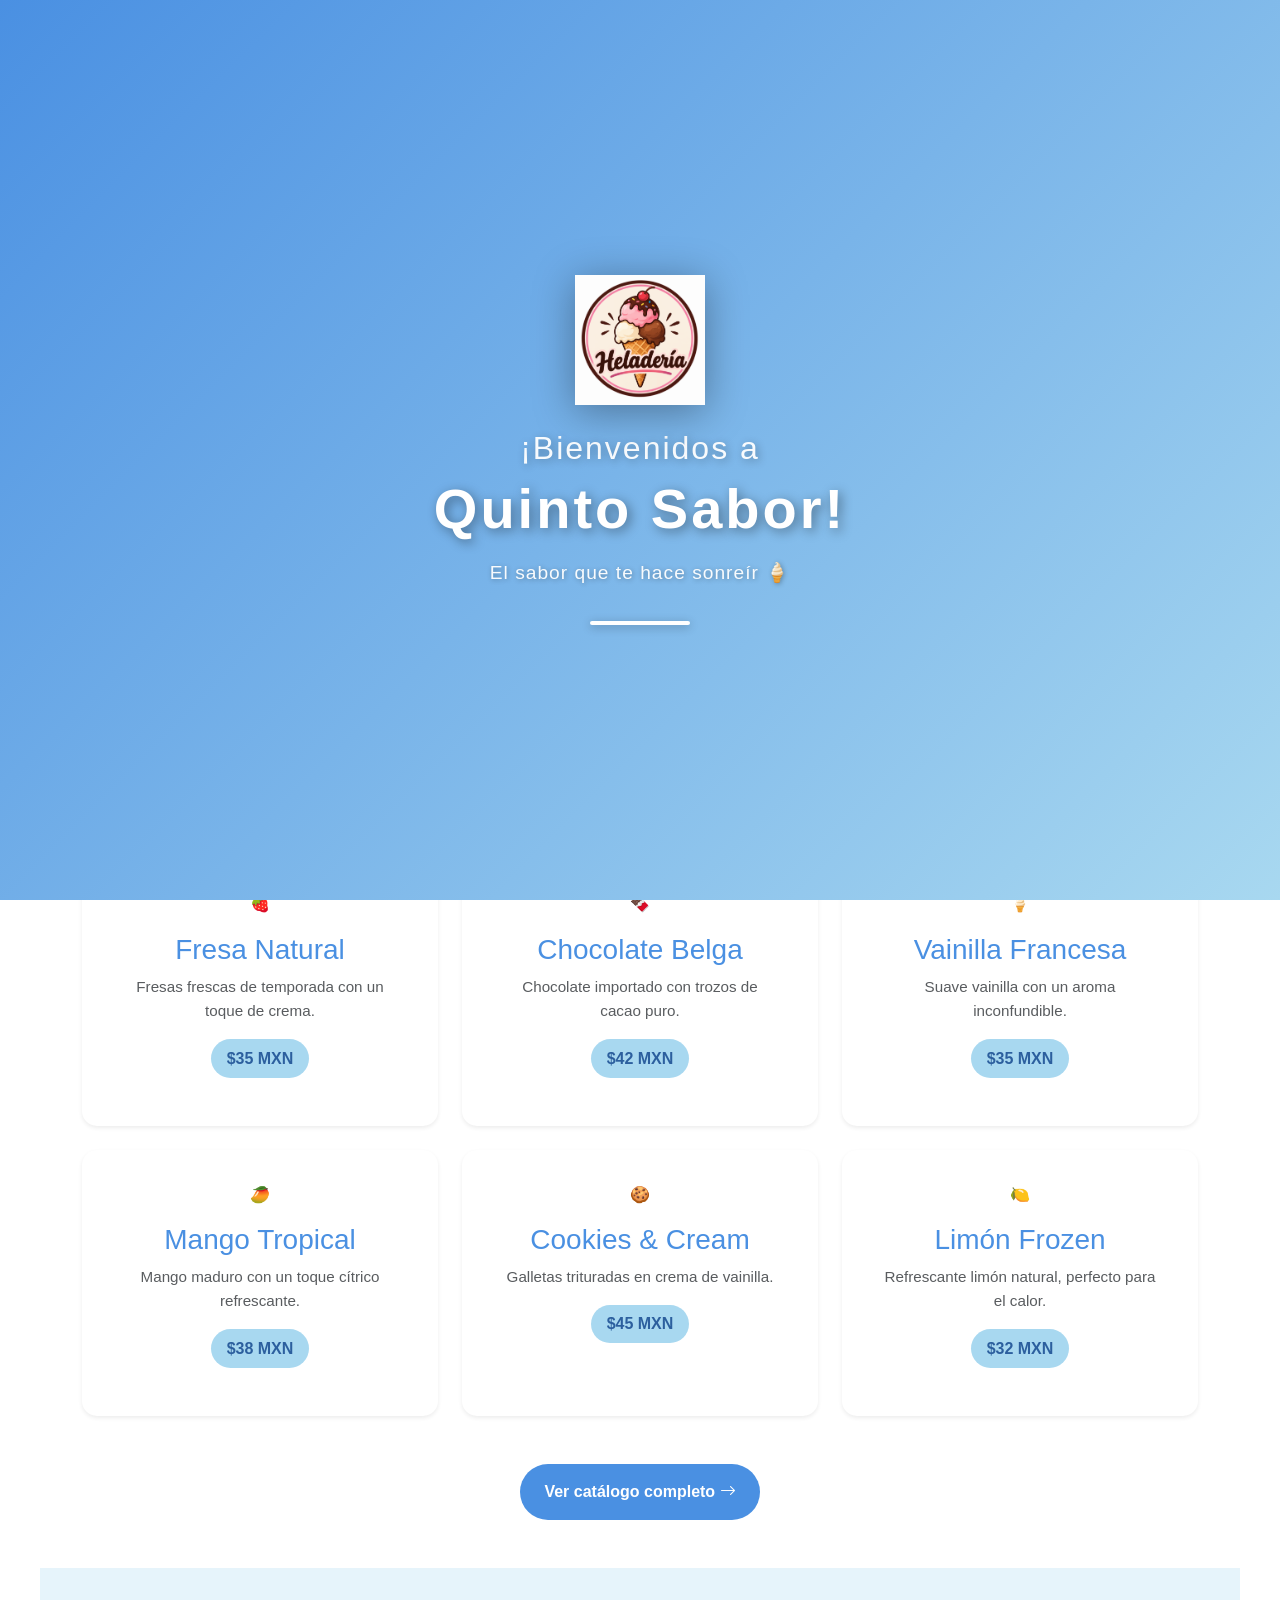
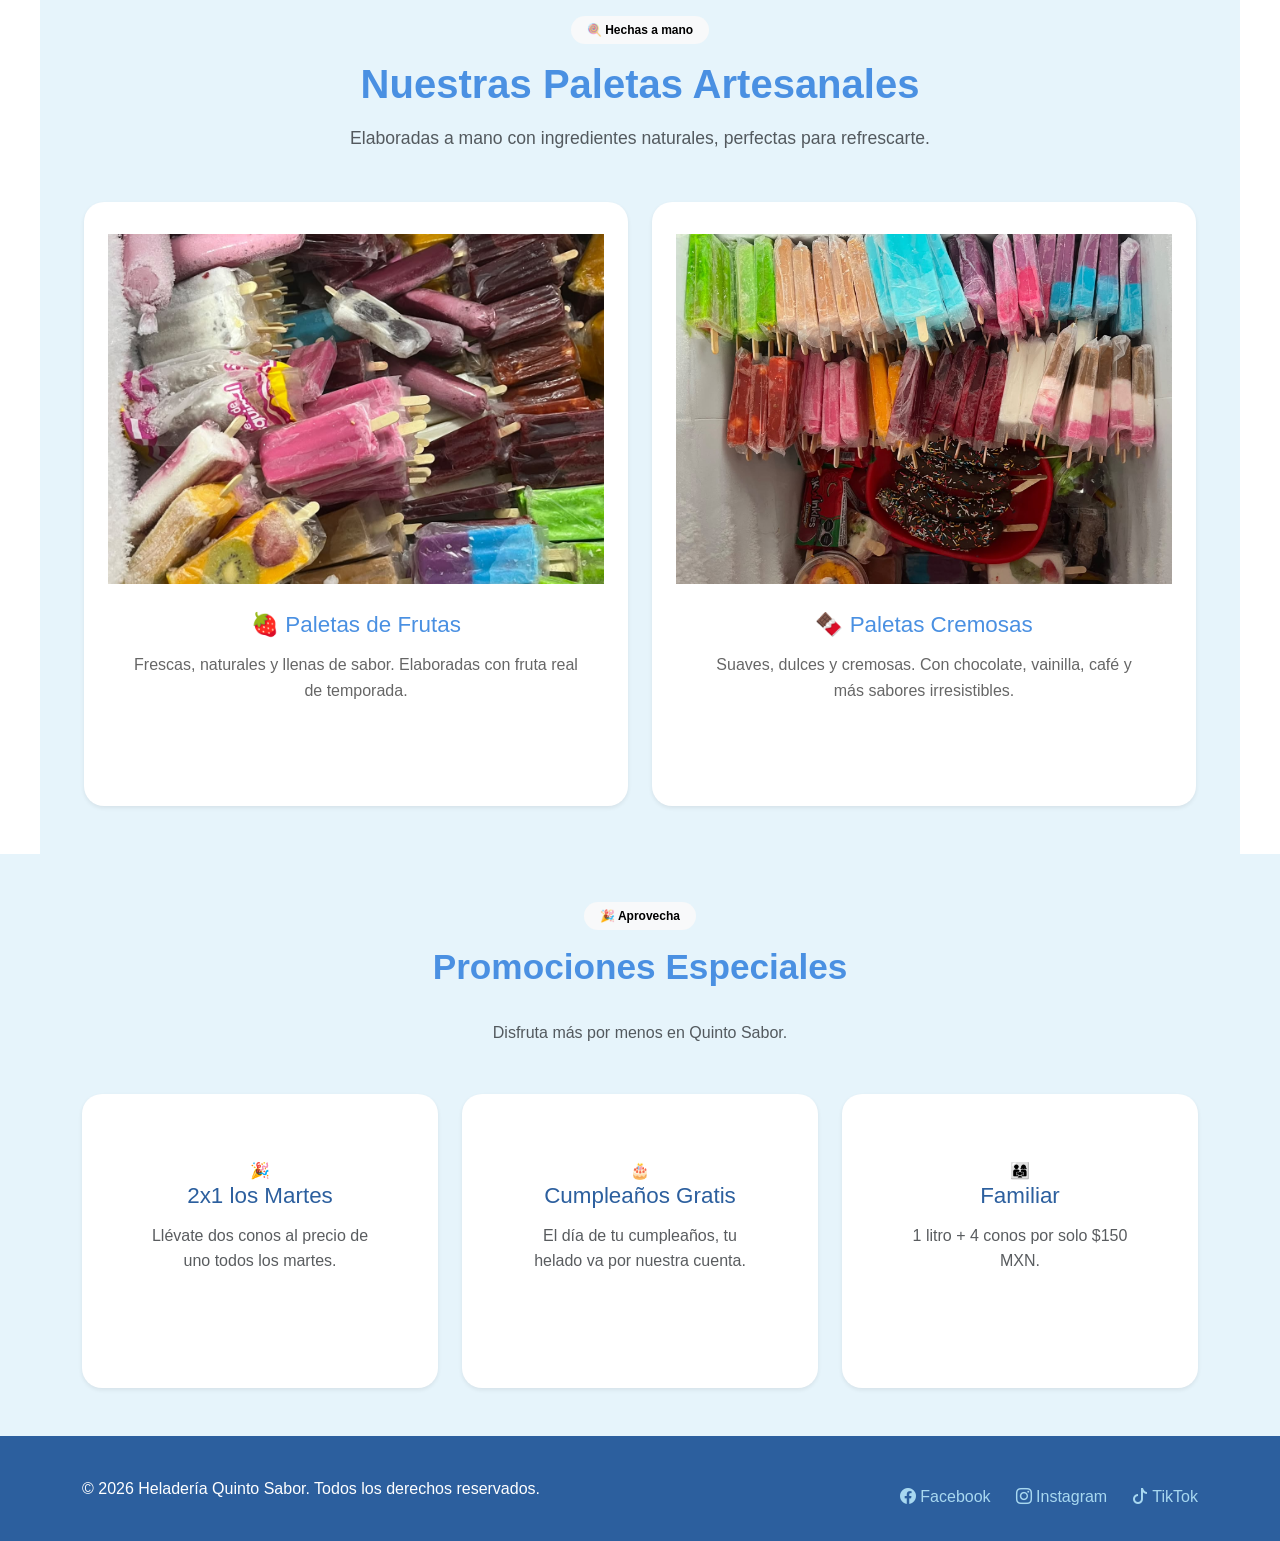
==== commit 33005fb2: "aver" ====
--- a/index.html
+++ b/index.html
@@ -133,13 +133,19 @@
 
 
 
-    <!-- =========================================
+        <!-- =========================================
          HERO
     ========================================== -->
 
     <section class="hero" id="inicio">
 
         <div class="hero-content">
+
+            <img
+                src="Img/logo.png"
+                alt="Quinto Sabor"
+                class="hero-logo"
+            >
 
             <span class="badge bg-light text-dark rounded-pill px-3 py-2 mb-3">
                 🍦 Helados artesanales
--- a/style.css
+++ b/style.css
@@ -1924,4 +1924,40 @@
     .bienvenida-nombre { font-size: 2rem; }
     .bienvenida-eslogan { font-size: 0.9rem; }
     .bienvenida-linea { width: 70px; }
+}
+/* LOGO DENTRO DEL HERO */
+.hero-logo {
+    display: block;
+    height: 120px;
+    width: auto;
+    margin: 0 auto 1.2rem;
+    filter: drop-shadow(0 6px 15px rgba(0, 0, 0, 0.35));
+    animation: heroLogoEntrada 1.2s ease-out;
+}
+
+@keyframes heroLogoEntrada {
+    0% {
+        opacity: 0;
+        transform: scale(0.6) translateY(-20px);
+    }
+    60% {
+        opacity: 1;
+        transform: scale(1.08) translateY(0);
+    }
+    100% {
+        opacity: 1;
+        transform: scale(1) translateY(0);
+    }
+}
+
+@media (max-width: 768px) {
+    .hero-logo {
+        height: 90px;
+    }
+}
+
+@media (max-width: 480px) {
+    .hero-logo {
+        height: 75px;
+    }
 }
